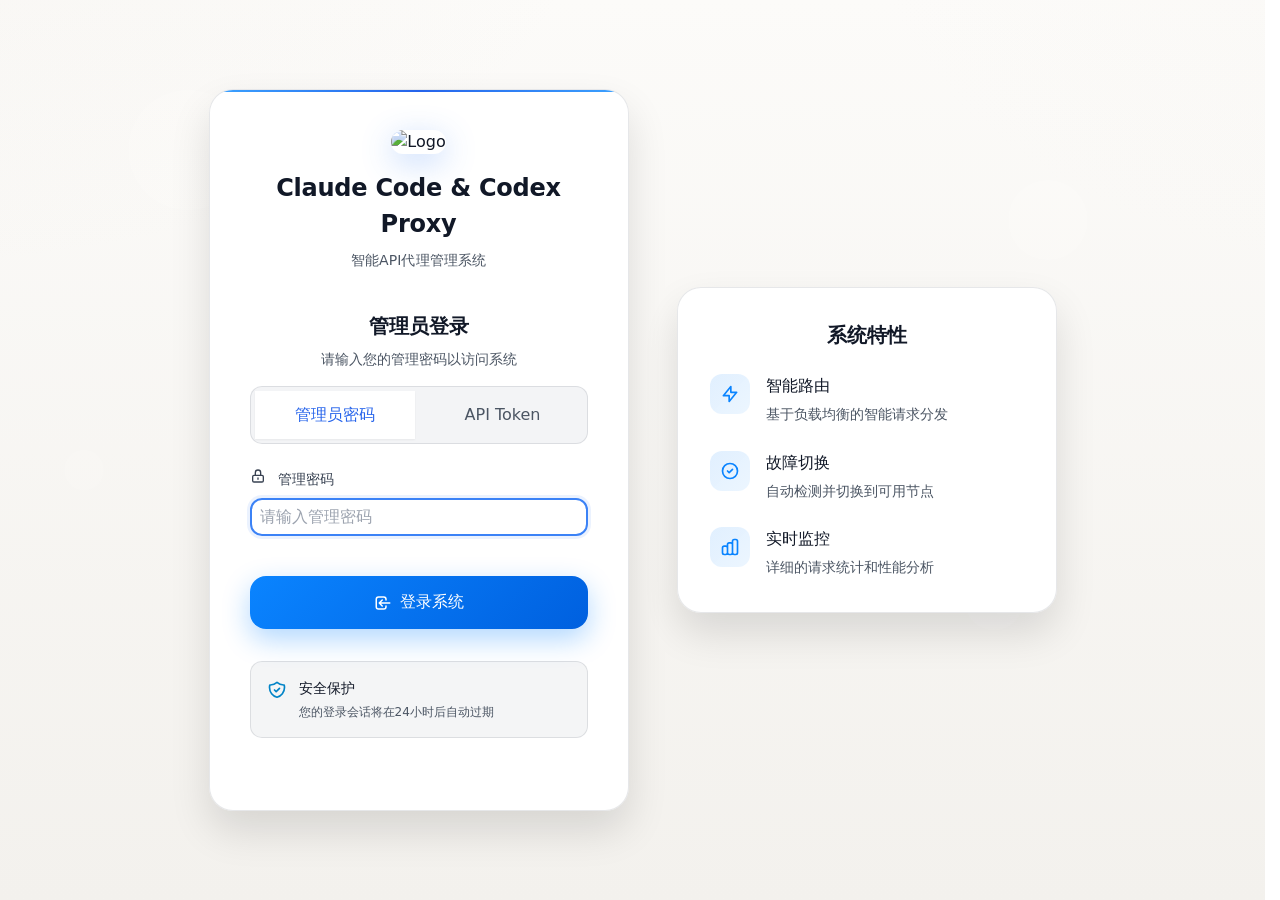
==== web/index.html @ b3ca2275 "Merge remote-tracking branch 'upstream/master' # Conflicts: #	.github/workflows/docker.yml #	README." ====
<!doctype html>
<html lang="zh-CN">
<head>
  <meta charset="utf-8" />
  <meta name="viewport" content="width=device-width, initial-scale=1" />
  <link rel="icon" type="image/svg+xml" href="/web/favicon.svg">
  <link rel="icon" type="image/x-icon" href="/web/favicon.ico">
  <link rel="apple-touch-icon" href="/web/apple-touch-icon.png">
  <link rel="manifest" href="/web/manifest.json">
  <meta name="theme-color" content="#3b82f6">
  <title data-i18n="index.title">Claude Code & Codex Proxy 代理服务</title>
  <script src="/web/assets/js/theme-init.js?v=__VERSION__"></script>
  <link rel="stylesheet" href="/web/assets/css/styles.css?v=__VERSION__">
  <script defer src="/web/assets/locales/zh-CN.js?v=__VERSION__"></script>
  <script defer src="/web/assets/locales/en.js?v=__VERSION__"></script>
  <script defer src="/web/assets/js/i18n.js?v=__VERSION__"></script>
  <script defer src="/web/assets/js/date-range-selector.js?v=__VERSION__"></script>
  <script defer src="/web/assets/js/web-auth.js?v=__VERSION__"></script>
  <script defer src="/web/assets/js/ui.js?v=__VERSION__"></script>
  <script defer src="/web/assets/js/index.js?v=__VERSION__"></script>
</head>
<body class="page-index">
  <div class="app-container">

    <!-- 主内容区域 -->
    <main class="main-content index-main-content">
      <div class="content-area">
        <!-- 页面标题 -->
        <header class="mb-6">
          <div class="hero-header animate-slide-up">
            <div class="hero-icon">
              <svg width="32" height="32" viewBox="0 0 24 24" fill="none" stroke="currentColor" stroke-width="2">
                <path d="M13 2L3 14h9l-1 8 10-12h-9l1-8z"/>
              </svg>
            </div>
            <div>
              <h1 class="hero-title" data-i18n="index.heroTitle">
                Claude Code & Codex API 代理服务
              </h1>
              <p class="hero-subtitle" data-i18n="index.heroSubtitle">
                智能路由 · 故障切换 · 统计分析
              </p>
            </div>
          </div>
        </header>

        <!-- 时间范围选择器 -->
        <section class="mb-4">
          <div class="time-range-container">
            <div id="index-time-range" class="time-range-selector"></div>
          </div>
        </section>

        <!-- 按渠道类型统计 -->
        <section class="mb-6">
          <div class="grid grid-cols-2 animate-slide-up animate-delay-1 gap-space-3">
            <!-- Claude Code -->
            <div class="channel-card" id="type-anthropic-card">
              <div class="channel-card-header">
                <div class="channel-card-title">
                  <div class="channel-icon channel-icon--anthropic">
                    <svg width="16" height="16" viewBox="0 0 24 24" fill="currentColor">
                      <path d="M12 2L2 22h20L12 2zm0 4.5L18.5 20h-13L12 6.5z"/>
                    </svg>
                  </div>
                  <span>Claude Code</span>
                </div>
                <div class="channel-cost">
                  <span class="cost-label" data-i18n="common.cost">成本</span>
                  <span class="cost-value" id="type-anthropic-cost">$0.00</span>
                </div>
              </div>
              <!-- 主要指标 -->
              <div class="channel-metrics">
                <div class="metric-item">
                  <div class="metric-value metric-total" id="type-anthropic-requests">0</div>
                  <div class="metric-label" data-i18n="index.metrics.totalRequests">总请求</div>
                </div>
                <div class="metric-item">
                  <div class="metric-value metric-success" id="type-anthropic-success">0</div>
                  <div class="metric-label" data-i18n="index.metrics.success">成功</div>
                </div>
                <div class="metric-item">
                  <div class="metric-value metric-error" id="type-anthropic-error">0</div>
                  <div class="metric-label" data-i18n="index.metrics.failed">失败</div>
                </div>
                <div class="metric-item">
                  <div class="metric-value metric-rate" id="type-anthropic-rate">0.0%</div>
                  <div class="metric-label" data-i18n="index.metrics.successRate">成功率</div>
                </div>
              </div>
              <!-- Token统计 -->
              <div class="token-stats">
                <div class="token-item">
                  <span class="token-label" data-i18n="common.input">输入</span>
                  <span class="token-value" id="type-anthropic-input">0</span>
                </div>
                <div class="token-item">
                  <span class="token-label" data-i18n="common.output">输出</span>
                  <span class="token-value" id="type-anthropic-output">0</span>
                </div>
                <div class="token-item">
                  <span class="token-label" data-i18n="common.cacheRead">缓存读</span>
                  <span class="token-value token-cache" id="type-anthropic-cache-read">0</span>
                </div>
                <div class="token-item">
                  <span class="token-label" data-i18n="common.cacheCreate">缓存创</span>
                  <span class="token-value token-cache" id="type-anthropic-cache-create">0</span>
                </div>
              </div>
            </div>

            <!-- Codex -->
            <div class="channel-card" id="type-codex-card">
              <div class="channel-card-header">
                <div class="channel-card-title">
                  <div class="channel-icon channel-icon--codex">
                    <svg width="16" height="16" viewBox="0 0 24 24" fill="currentColor">
                      <path d="M22.2819 9.8211a5.9847 5.9847 0 0 0-.5157-4.9108 6.0462 6.0462 0 0 0-6.5098-2.9A6.0651 6.0651 0 0 0 4.9807 4.1818a5.9847 5.9847 0 0 0-3.9977 2.9 6.0462 6.0462 0 0 0 .7427 7.0966 5.98 5.98 0 0 0 .511 4.9107 6.051 6.051 0 0 0 6.5146 2.9001A5.9847 5.9847 0 0 0 13.2599 24a6.0557 6.0557 0 0 0 5.7718-4.2058 5.9894 5.9894 0 0 0 3.9977-2.9001 6.0557 6.0557 0 0 0-.7475-7.0729zm-9.022 12.6081a4.4755 4.4755 0 0 1-2.8764-1.0408l.1419-.0804 4.7783-2.7582a.7948.7948 0 0 0 .3927-.6813v-6.7369l2.02 1.1686a.071.071 0 0 1 .038.052v5.5826a4.504 4.504 0 0 1-4.4945 4.4944zm-9.6607-4.1254a4.4708 4.4708 0 0 1-.5346-3.0137l.142.0852 4.783 2.7582a.7712.7712 0 0 0 .7806 0l5.8428-3.3685v2.3324a.0804.0804 0 0 1-.0332.0615L9.74 19.9502a4.4992 4.4992 0 0 1-6.1408-1.6464zM2.3408 7.8956a4.485 4.485 0 0 1 2.3655-1.9728V11.6a.7664.7664 0 0 0 .3879.6765l5.8144 3.3543-2.0201 1.1685a.0757.0757 0 0 1-.071 0l-4.8303-2.7865A4.504 4.504 0 0 1 2.3408 7.872zm16.5963 3.8558L13.1038 8.364 15.1192 7.2a.0757.0757 0 0 1 .071 0l4.8303 2.7913a4.4944 4.4944 0 0 1-.6765 8.1042v-5.6772a.79.79 0 0 0-.407-.667zm2.0107-3.0231l-.142-.0852-4.7735-2.7818a.7759.7759 0 0 0-.7854 0L9.409 9.2297V6.8974a.0662.0662 0 0 1 .0284-.0615l4.8303-2.7866a4.4992 4.4992 0 0 1 6.6802 4.66zM8.3065 12.863l-2.02-1.1638a.0804.0804 0 0 1-.038-.0567V6.0742a4.4992 4.4992 0 0 1 7.3757-3.4537l-.142.0805L8.704 5.459a.7948.7948 0 0 0-.3927.6813zm1.0976-2.3654l2.602-1.4998 2.6069 1.4998v2.9994l-2.5974 1.4997-2.6067-1.4997Z"/>
                    </svg>
                  </div>
                  <span>Codex</span>
                </div>
                <div class="channel-cost">
                  <span class="cost-label" data-i18n="common.cost">成本</span>
                  <span class="cost-value" id="type-codex-cost">$0.00</span>
                </div>
              </div>
              <!-- 主要指标 -->
              <div class="channel-metrics">
                <div class="metric-item">
                  <div class="metric-value metric-total" id="type-codex-requests">0</div>
                  <div class="metric-label" data-i18n="index.metrics.totalRequests">总请求</div>
                </div>
                <div class="metric-item">
                  <div class="metric-value metric-success" id="type-codex-success">0</div>
                  <div class="metric-label" data-i18n="index.metrics.success">成功</div>
                </div>
                <div class="metric-item">
                  <div class="metric-value metric-error" id="type-codex-error">0</div>
                  <div class="metric-label" data-i18n="index.metrics.failed">失败</div>
                </div>
                <div class="metric-item">
                  <div class="metric-value metric-rate" id="type-codex-rate">0.0%</div>
                  <div class="metric-label" data-i18n="index.metrics.successRate">成功率</div>
                </div>
              </div>
              <!-- Token统计 -->
              <div class="token-stats">
                <div class="token-item">
                  <span class="token-label" data-i18n="common.input">输入</span>
                  <span class="token-value" id="type-codex-input">0</span>
                </div>
                <div class="token-item">
                  <span class="token-label" data-i18n="common.output">输出</span>
                  <span class="token-value" id="type-codex-output">0</span>
                </div>
                <div class="token-item">
                  <span class="token-label" data-i18n="common.cacheRead">缓存读</span>
                  <span class="token-value token-cache" id="type-codex-cache-read">0</span>
                </div>
                <div class="token-item">
                  <span class="token-label" data-i18n="common.cacheCreate">缓存创</span>
                  <span class="token-value token-cache" id="type-codex-cache-create">0</span>
                </div>
              </div>
            </div>

            <!-- OpenAI -->
            <div class="channel-card" id="type-openai-card">
              <div class="channel-card-header">
                <div class="channel-card-title">
                  <div class="channel-icon channel-icon--openai">
                    <svg width="16" height="16" viewBox="0 0 24 24" fill="currentColor">
                      <path d="M22.2819 9.8211a5.9847 5.9847 0 0 0-.5157-4.9108 6.0462 6.0462 0 0 0-6.5098-2.9A6.0651 6.0651 0 0 0 4.9807 4.1818a5.9847 5.9847 0 0 0-3.9977 2.9 6.0462 6.0462 0 0 0 .7427 7.0966 5.98 5.98 0 0 0 .511 4.9107 6.051 6.051 0 0 0 6.5146 2.9001A5.9847 5.9847 0 0 0 13.2599 24a6.0557 6.0557 0 0 0 5.7718-4.2058 5.9894 5.9894 0 0 0 3.9977-2.9001 6.0557 6.0557 0 0 0-.7475-7.0729zm-9.022 12.6081a4.4755 4.4755 0 0 1-2.8764-1.0408l.1419-.0804 4.7783-2.7582a.7948.7948 0 0 0 .3927-.6813v-6.7369l2.02 1.1686a.071.071 0 0 1 .038.052v5.5826a4.504 4.504 0 0 1-4.4945 4.4944zm-9.6607-4.1254a4.4708 4.4708 0 0 1-.5346-3.0137l.142.0852 4.783 2.7582a.7712.7712 0 0 0 .7806 0l5.8428-3.3685v2.3324a.0804.0804 0 0 1-.0332.0615L9.74 19.9502a4.4992 4.4992 0 0 1-6.1408-1.6464zM2.3408 7.8956a4.485 4.485 0 0 1 2.3655-1.9728V11.6a.7664.7664 0 0 0 .3879.6765l5.8144 3.3543-2.0201 1.1685a.0757.0757 0 0 1-.071 0l-4.8303-2.7865A4.504 4.504 0 0 1 2.3408 7.872zm16.5963 3.8558L13.1038 8.364 15.1192 7.2a.0757.0757 0 0 1 .071 0l4.8303 2.7913a4.4944 4.4944 0 0 1-.6765 8.1042v-5.6772a.79.79 0 0 0-.407-.667zm2.0107-3.0231l-.142-.0852-4.7735-2.7818a.7759.7759 0 0 0-.7854 0L9.409 9.2297V6.8974a.0662.0662 0 0 1 .0284-.0615l4.8303-2.7866a4.4992 4.4992 0 0 1 6.6802 4.66zM8.3065 12.863l-2.02-1.1638a.0804.0804 0 0 1-.038-.0567V6.0742a4.4992 4.4992 0 0 1 7.3757-3.4537l-.142.0805L8.704 5.459a.7948.7948 0 0 0-.3927.6813zm1.0976-2.3654l2.602-1.4998 2.6069 1.4998v2.9994l-2.5974 1.4997-2.6067-1.4997Z"/>
                    </svg>
                  </div>
                  <span>OpenAI</span>
                </div>
                <div class="channel-cost">
                  <span class="cost-label" data-i18n="common.cost">成本</span>
                  <span class="cost-value" id="type-openai-cost">$0.00</span>
                </div>
              </div>
              <!-- 主要指标 -->
              <div class="channel-metrics">
                <div class="metric-item">
                  <div class="metric-value metric-total" id="type-openai-requests">0</div>
                  <div class="metric-label" data-i18n="index.metrics.totalRequests">总请求</div>
                </div>
                <div class="metric-item">
                  <div class="metric-value metric-success" id="type-openai-success">0</div>
                  <div class="metric-label" data-i18n="index.metrics.success">成功</div>
                </div>
                <div class="metric-item">
                  <div class="metric-value metric-error" id="type-openai-error">0</div>
                  <div class="metric-label" data-i18n="index.metrics.failed">失败</div>
                </div>
                <div class="metric-item">
                  <div class="metric-value metric-rate" id="type-openai-rate">0.0%</div>
                  <div class="metric-label" data-i18n="index.metrics.successRate">成功率</div>
                </div>
              </div>
              <!-- Token统计 -->
              <div class="token-stats">
                <div class="token-item">
                  <span class="token-label" data-i18n="common.input">输入</span>
                  <span class="token-value" id="type-openai-input">0</span>
                </div>
                <div class="token-item">
                  <span class="token-label" data-i18n="common.output">输出</span>
                  <span class="token-value" id="type-openai-output">0</span>
                </div>
                <div class="token-item">
                  <span class="token-label" data-i18n="common.cacheRead">缓存读</span>
                  <span class="token-value token-cache" id="type-openai-cache-read">0</span>
                </div>
              </div>
            </div>

            <!-- Gemini -->
            <div class="channel-card" id="type-gemini-card">
              <div class="channel-card-header">
                <div class="channel-card-title">
                  <div class="channel-icon channel-icon--gemini">
                    <svg width="16" height="16" viewBox="0 0 24 24" fill="currentColor">
                      <path d="M12 2L2 7v10l10 5 10-5V7L12 2zm0 2.18L19.82 8 12 11.82 4.18 8 12 4.18zM4 9.48l7 3.5v7.84l-7-3.5V9.48zm16 0v7.84l-7 3.5v-7.84l7-3.5z"/>
                    </svg>
                  </div>
                  <span>Google Gemini</span>
                </div>
                <div class="channel-cost">
                  <span class="cost-label" data-i18n="common.cost">成本</span>
                  <span class="cost-value" id="type-gemini-cost">$0.00</span>
                </div>
              </div>
              <!-- 主要指标 -->
              <div class="channel-metrics">
                <div class="metric-item">
                  <div class="metric-value metric-total" id="type-gemini-requests">0</div>
                  <div class="metric-label" data-i18n="index.metrics.totalRequests">总请求</div>
                </div>
                <div class="metric-item">
                  <div class="metric-value metric-success" id="type-gemini-success">0</div>
                  <div class="metric-label" data-i18n="index.metrics.success">成功</div>
                </div>
                <div class="metric-item">
                  <div class="metric-value metric-error" id="type-gemini-error">0</div>
                  <div class="metric-label" data-i18n="index.metrics.failed">失败</div>
                </div>
                <div class="metric-item">
                  <div class="metric-value metric-rate" id="type-gemini-rate">0.0%</div>
                  <div class="metric-label" data-i18n="index.metrics.successRate">成功率</div>
                </div>
              </div>
              <!-- Token统计 -->
              <div class="token-stats">
                <div class="token-item">
                  <span class="token-label" data-i18n="common.input">输入</span>
                  <span class="token-value" id="type-gemini-input">0</span>
                </div>
                <div class="token-item">
                  <span class="token-label" data-i18n="common.output">输出</span>
                  <span class="token-value" id="type-gemini-output">0</span>
                </div>
                <div class="token-item">
                  <span class="token-label" data-i18n="common.cacheRead">缓存读</span>
                  <span class="token-value token-cache" id="type-gemini-cache-read">0</span>
                </div>
              </div>
            </div>
          </div>
        </section>
        <!-- 实时状态栏 - 总览 -->
        <section class="mb-6">
          <div class="flex index-summary-grid animate-slide-up animate-delay-2 gap-space-3 flex-nowrap">
            <div class="summary-card summary-card-success">
              <div class="summary-icon">
                <svg width="24" height="24" viewBox="0 0 24 24" fill="none" stroke="currentColor" stroke-width="2">
                  <path d="M20 6L9 17l-5-5"/>
                </svg>
              </div>
              <div class="summary-content">
                <div class="summary-value"><span class="metric-success" id="success-requests">--</span>/<span class="metric-error" id="error-requests">--</span> <span class="summary-value-note">(<span id="success-rate">--</span>)</span></div>
                <div class="summary-label" data-i18n="index.metrics.successFailed">成功/失败 (成功率)</div>
              </div>
            </div>
            <div class="summary-card summary-card-primary" title="每分钟请求数">
              <div class="summary-icon">
                <svg width="24" height="24" viewBox="0 0 24 24" fill="none" stroke="currentColor" stroke-width="2">
                  <circle cx="12" cy="12" r="10"/>
                  <path d="M12 6v6l4 2"/>
                </svg>
              </div>
              <div class="summary-content">
                <div class="summary-value" id="total-rpm">--</div>
                <div class="summary-label" data-i18n="index.metrics.rpm">RPM(峰值 平均 最近)</div>
              </div>
            </div>
          </div>
        </section>

        <!-- API 接口 -->
        <section class="mb-8">
          <div class="glass-card animate-slide-up animate-delay-3">
            <h3 class="text-xl font-semibold mb-6">
              <svg class="inline-block w-5 h-5 mr-2" fill="none" stroke="currentColor" viewBox="0 0 24 24">
                <path stroke-linecap="round" stroke-linejoin="round" stroke-width="2" d="M8 9l3 3-3 3m5 0h3M5 20h14a2 2 0 002-2V6a2 2 0 00-2-2H5a2 2 0 00-2-2v16z"/>
              </svg>
              <span data-i18n="index.apiSection">API 接口</span>
            </h3>
            <div class="index-api-list">
              <div class="index-api-entry">
                <div class="index-api-method index-api-method--post">POST</div>
                <div class="index-api-path">/v1/messages</div>
                <div class="index-api-desc" data-i18n="index.apiClaudeDesc">Claude API 透明代理</div>
              </div>
              <div class="index-api-entry">
                <div class="index-api-method index-api-method--post">POST</div>
                <div class="index-api-path">/v1/responses</div>
                <div class="index-api-desc" data-i18n="index.apiCodexDesc">Codex API 透明代理</div>
              </div>
              <div class="index-api-entry">
                <div class="index-api-method index-api-method--post">POST</div>
                <div class="index-api-path">/v1beta</div>
                <div class="index-api-desc" data-i18n="index.apiGeminiDesc">Gemini 透明代理</div>
              </div>
              <div class="index-api-entry">
                <div class="index-api-method index-api-method--get">GET</div>
                <div class="index-api-path">/public/summary</div>
                <div class="index-api-desc" data-i18n="index.apiSummaryDesc">公开统计数据</div>
              </div>
            </div>
            <div class="index-api-tip">
              <div class="index-api-tip-title" data-i18n="common.info">提示</div>
              <div class="index-api-tip-body" data-i18n="index.apiTip">
                管理功能需要登录访问，代理服务公开使用
              </div>
            </div>
          </div>
        </section>

      </div>
    </main>
  </div>

</body>
</html>
---- web/assets/css/styles.css ----
/* 现代化UI界面样式系统 - ccLoad代理管理界面 */

/* ===== CSS 变量和设计令牌 ===== */
:root {
  color-scheme: light;

  /* 品牌色彩系统 */
  --primary-50: #f0f7ff;
  --primary-100: #e0efff;
  --primary-200: #b8dcff;
  --primary-300: #7cc3ff;
  --primary-400: #3ca3ff;
  --primary-500: #3b82f6;
  --primary-600: #2563eb;
  --primary-700: #1d4ed8;
  --primary-800: #1e40af;
  --primary-900: #1e3a8a;

  /* 中性色彩 */
  --neutral-50: #f9fafb;
  --neutral-100: #f3f4f6;
  --neutral-200: #e5e7eb;
  --neutral-300: #d1d5db;
  --neutral-400: #9ca3af;
  --neutral-500: #6b7280;
  --neutral-600: #4b5563;
  --neutral-700: #374151;
  --neutral-800: #1f2937;
  --neutral-900: #111827;

  /* 下拉控件（自定义）配色：随系统浅/深色主题 */
  --filter-dropdown-bg: #ffffff;
  --filter-dropdown-border: var(--neutral-200);
  --filter-dropdown-item-fg: var(--neutral-900);
  --filter-dropdown-item-hover-bg: var(--neutral-50);
  --filter-dropdown-item-active-bg: var(--neutral-100);
  --filter-dropdown-item-highlight-bg: var(--primary-500);
  --filter-dropdown-item-highlight-fg: #fff;

  /* 主题语义色：亮色为基准，暗色只覆盖这一层 */
  --page-bg:
    radial-gradient(1200px 600px at -10% -10%, rgba(213, 205, 194, 0.10), transparent 60%),
    radial-gradient(900px 600px at 110% -10%, rgba(241, 238, 233, 0.16), transparent 60%),
    linear-gradient(180deg, #fcfbf9 0%, #f3f1ed 100%);
  --surface-bg: rgba(255, 255, 255, 0.96);
  --surface-bg-strong: rgba(255, 255, 255, 0.98);
  --surface-bg-muted: rgba(243, 244, 246, 0.9);
  --surface-gradient: linear-gradient(135deg, rgba(255, 255, 255, 0.98), rgba(255, 255, 255, 0.95));
  --surface-border: rgba(17, 24, 39, 0.10);
  --surface-border-strong: rgba(17, 24, 39, 0.16);
  --surface-hover: rgba(17, 24, 39, 0.06);
  --surface-active: rgba(17, 24, 39, 0.10);
  --field-bg: rgba(255, 255, 255, 0.92);
  --field-bg-focus: #ffffff;
  --table-bg: rgba(255, 255, 255, 0.92);
  --table-row-hover: rgba(17, 24, 39, 0.03);
  --body-fg: var(--neutral-800);
  --muted-fg: var(--neutral-600);
  --color-text: var(--neutral-900);
  --color-text-secondary: var(--neutral-600);
  --color-border: var(--surface-border);
  --color-bg-secondary: var(--surface-bg-muted);

  /* 功能色彩 */
  --success-50: #ecfdf5;
  --success-400: #34d399;
  --success-500: #10b981;
  --success-600: #059669;
  --warning-50: #fffbeb;
  --warning-400: #fbbf24;
  --warning-500: #f59e0b;
  --warning-600: #d97706;
  --error-50: #fef2f2;
  --error-400: #f87171;
  --error-500: #ef4444;
  --error-600: #dc2626;
  --info-50: #f0f9ff;
  --info-500: #06b6d4;
  --info-600: #0891b2;

  /* 玻璃态效果 */
  --glass-bg: rgba(255, 255, 255, 0.98);
  --glass-border: rgba(17, 24, 39, 0.10);
  --glass-shadow: 0 8px 32px rgba(0, 0, 0, 0.1);
  --glass-shadow-hover: 0 12px 40px rgba(0, 0, 0, 0.15);

  /* 新拟态效果 */
  --neumorphism-light: #ffffff;
  --neumorphism-dark: #d1d5db;
  --neumorphism-shadow-1: 8px 8px 16px var(--neumorphism-dark);
  --neumorphism-shadow-2: -8px -8px 16px var(--neumorphism-light);

  /* 字体系统 */
  --font-family-sans: ui-sans-serif, system-ui, -apple-system, BlinkMacSystemFont, 'Segoe UI', sans-serif;
  --font-family-mono: ui-monospace, 'SF Mono', 'Cascadia Code', 'Roboto Mono', Consolas, monospace;

  --text-xs: 0.75rem;
  /* 12px */
  --text-sm: 0.875rem;
  /* 14px */
  --text-base: 1rem;
  /* 16px */
  --text-lg: 1.125rem;
  /* 18px */
  --text-xl: 1.25rem;
  /* 20px */
  --text-2xl: 1.5rem;
  /* 24px */
  --text-3xl: 1.875rem;
  /* 30px */
  --text-4xl: 2.25rem;
  /* 36px */

  --leading-tight: 1.25;
  --leading-normal: 1.5;
  --leading-relaxed: 1.75;

  --font-normal: 400;
  --font-medium: 500;
  --font-semibold: 600;
  --font-bold: 700;

  /* 间距系统 */
  --space-1: 0.25rem;
  /* 4px */
  --space-2: 0.5rem;
  /* 8px */
  --space-3: 0.75rem;
  /* 12px */
  --space-4: 1rem;
  /* 16px */
  --space-5: 1.25rem;
  /* 20px */
  --space-6: 1.5rem;
  /* 24px */
  --space-8: 2rem;
  /* 32px */
  --space-10: 2.5rem;
  /* 40px */
  --space-12: 3rem;
  /* 48px */
  --space-16: 4rem;
  /* 64px */
  --space-20: 5rem;
  /* 80px */

  /* 圆角系统 */
  --radius-sm: 0.375rem;
  /* 6px */
  --radius-base: 0.5rem;
  /* 8px */
  --radius-lg: 0.75rem;
  /* 12px */
  --radius-xl: 1rem;
  /* 16px */
  --radius-2xl: 1.5rem;
  /* 24px */
  --radius-full: 9999px;

  /* 阴影系统 */
  --shadow-sm: 0 1px 2px rgba(0, 0, 0, 0.05);
  --shadow-base: 0 1px 3px rgba(0, 0, 0, 0.1), 0 1px 2px rgba(0, 0, 0, 0.06);
  --shadow-md: 0 4px 6px rgba(0, 0, 0, 0.07), 0 2px 4px rgba(0, 0, 0, 0.06);
  --shadow-lg: 0 10px 15px rgba(0, 0, 0, 0.1), 0 4px 6px rgba(0, 0, 0, 0.05);
  --shadow-xl: 0 20px 25px rgba(0, 0, 0, 0.1), 0 10px 10px rgba(0, 0, 0, 0.04);

  /* 动画时间 */
  --duration-fast: 0.15s;
  --duration-normal: 0.3s;
  --duration-slow: 0.5s;
  --timing-function: cubic-bezier(0.4, 0, 0.2, 1);

  /* 布局 */
  --topbar-height: 64px;
  --topbar-offset: var(--topbar-height);
  --container-max-width: 100%;

  /* Topbar 前景色（提高对比度） */
  --topbar-fg: var(--neutral-900);
  --topbar-fg-muted: var(--neutral-700);
}

html[data-theme="light"] {
  color-scheme: light;
}

html[data-theme="dark"] {
  color-scheme: dark;
  --neutral-50: #111827;
  --neutral-100: #1f2937;
  --neutral-200: #374151;
  --neutral-300: #4b5563;
  --neutral-400: #6b7280;
  --neutral-500: #9ca3af;
  --neutral-600: #d1d5db;
  --neutral-700: #e5e7eb;
  --neutral-800: #f3f4f6;
  --neutral-900: #f9fafb;
  --page-bg:
    radial-gradient(900px 520px at 8% -8%, rgba(59, 130, 246, 0.16), transparent 58%),
    radial-gradient(780px 460px at 88% 0%, rgba(16, 185, 129, 0.10), transparent 58%),
    linear-gradient(180deg, #0b1120 0%, #111827 100%);
  --surface-bg: rgba(17, 24, 39, 0.86);
  --surface-bg-strong: rgba(17, 24, 39, 0.94);
  --surface-bg-muted: rgba(31, 41, 55, 0.78);
  --surface-gradient: linear-gradient(135deg, rgba(31, 41, 55, 0.94), rgba(17, 24, 39, 0.92));
  --surface-border: rgba(255, 255, 255, 0.12);
  --surface-border-strong: rgba(255, 255, 255, 0.18);
  --surface-hover: rgba(255, 255, 255, 0.08);
  --surface-active: rgba(255, 255, 255, 0.12);
  --field-bg: rgba(15, 23, 42, 0.88);
  --field-bg-focus: rgba(15, 23, 42, 0.96);
  --table-bg: rgba(17, 24, 39, 0.88);
  --table-row-hover: rgba(255, 255, 255, 0.05);
  --body-fg: var(--neutral-800);
  --muted-fg: var(--neutral-600);
  --glass-bg: rgba(17, 24, 39, 0.92);
  --glass-border: rgba(255, 255, 255, 0.12);
  --glass-shadow: 0 8px 32px rgba(0, 0, 0, 0.34);
  --glass-shadow-hover: 0 12px 40px rgba(0, 0, 0, 0.45);
  --filter-dropdown-bg: rgb(17, 24, 39);
  --filter-dropdown-border: rgba(255, 255, 255, 0.14);
  --filter-dropdown-item-fg: var(--neutral-900);
  --filter-dropdown-item-hover-bg: rgba(255, 255, 255, 0.08);
  --filter-dropdown-item-active-bg: rgba(255, 255, 255, 0.12);
  --topbar-fg: var(--neutral-900);
  --topbar-fg-muted: var(--neutral-600);
}

@media (prefers-color-scheme: dark) {
  html[data-theme="system"] {
    color-scheme: dark;
    --neutral-50: #111827;
    --neutral-100: #1f2937;
    --neutral-200: #374151;
    --neutral-300: #4b5563;
    --neutral-400: #6b7280;
    --neutral-500: #9ca3af;
    --neutral-600: #d1d5db;
    --neutral-700: #e5e7eb;
    --neutral-800: #f3f4f6;
    --neutral-900: #f9fafb;
    --page-bg:
      radial-gradient(900px 520px at 8% -8%, rgba(59, 130, 246, 0.16), transparent 58%),
      radial-gradient(780px 460px at 88% 0%, rgba(16, 185, 129, 0.10), transparent 58%),
      linear-gradient(180deg, #0b1120 0%, #111827 100%);
    --surface-bg: rgba(17, 24, 39, 0.86);
    --surface-bg-strong: rgba(17, 24, 39, 0.94);
    --surface-bg-muted: rgba(31, 41, 55, 0.78);
    --surface-gradient: linear-gradient(135deg, rgba(31, 41, 55, 0.94), rgba(17, 24, 39, 0.92));
    --surface-border: rgba(255, 255, 255, 0.12);
    --surface-border-strong: rgba(255, 255, 255, 0.18);
    --surface-hover: rgba(255, 255, 255, 0.08);
    --surface-active: rgba(255, 255, 255, 0.12);
    --field-bg: rgba(15, 23, 42, 0.88);
    --field-bg-focus: rgba(15, 23, 42, 0.96);
    --table-bg: rgba(17, 24, 39, 0.88);
    --table-row-hover: rgba(255, 255, 255, 0.05);
    --body-fg: var(--neutral-800);
    --muted-fg: var(--neutral-600);
    --glass-bg: rgba(17, 24, 39, 0.92);
    --glass-border: rgba(255, 255, 255, 0.12);
    --glass-shadow: 0 8px 32px rgba(0, 0, 0, 0.34);
    --glass-shadow-hover: 0 12px 40px rgba(0, 0, 0, 0.45);
    --filter-dropdown-bg: rgb(17, 24, 39);
    --filter-dropdown-border: rgba(255, 255, 255, 0.14);
    --filter-dropdown-item-fg: var(--neutral-900);
    --filter-dropdown-item-hover-bg: rgba(255, 255, 255, 0.08);
    --filter-dropdown-item-active-bg: rgba(255, 255, 255, 0.12);
    --topbar-fg: var(--neutral-900);
    --topbar-fg-muted: var(--neutral-600);
  }
}

@media (forced-colors: active) {
  :root {
    --filter-dropdown-bg: Canvas;
    --filter-dropdown-border: CanvasText;
    --filter-dropdown-item-fg: CanvasText;
    --filter-dropdown-item-hover-bg: Highlight;
    --filter-dropdown-item-active-bg: Highlight;
    --filter-dropdown-item-highlight-bg: Highlight;
    --filter-dropdown-item-highlight-fg: HighlightText;
  }
}


/* ===== 基础重置和全局样式 ===== */
* {
  box-sizing: border-box;
  margin: 0;
  padding: 0;
}

*:focus-visible {
  outline: 2px solid var(--primary-500);
  outline-offset: 2px;
}

/* 自定义 checkbox/radio 样式，修复 Edge 暗色模式下原生控件显示为黑色 */
input[type="checkbox"],
input[type="radio"] {
  -webkit-appearance: none;
  appearance: none;
  width: 16px;
  height: 16px;
  margin: 0;
  border: 1.5px solid var(--neutral-300);
  background: var(--white, #fff) no-repeat center;
  background-size: 10px;
  cursor: pointer;
  vertical-align: middle;
  flex-shrink: 0;
  transition: all var(--duration-fast, 0.15s);
}

input[type="checkbox"] {
  border-radius: 4px;
}

input[type="radio"] {
  border-radius: 50%;
}

input[type="checkbox"]:hover,
input[type="radio"]:hover {
  border-color: var(--primary-400);
}

input[type="checkbox"]:checked {
  background: var(--primary-500) url("data:image/svg+xml,%3Csvg xmlns='http://www.w3.org/2000/svg' viewBox='0 0 10 8'%3E%3Cpath d='M1 4l2.5 2.5L9 1' fill='none' stroke='%23fff' stroke-width='1.8' stroke-linecap='round' stroke-linejoin='round'/%3E%3C/svg%3E") no-repeat center;
  background-size: 10px;
  border-color: var(--primary-500);
}

input[type="checkbox"]:indeterminate {
  background: var(--primary-500) url("data:image/svg+xml,%3Csvg xmlns='http://www.w3.org/2000/svg' viewBox='0 0 10 2'%3E%3Cpath d='M1 1h8' fill='none' stroke='%23fff' stroke-width='1.8' stroke-linecap='round'/%3E%3C/svg%3E") no-repeat center;
  background-size: 10px;
  border-color: var(--primary-500);
}

input[type="radio"]:checked {
  background: var(--primary-500) url("data:image/svg+xml,%3Csvg xmlns='http://www.w3.org/2000/svg' viewBox='0 0 10 10'%3E%3Ccircle cx='5' cy='5' r='3' fill='%23fff'/%3E%3C/svg%3E") no-repeat center;
  background-size: 10px;
  border-color: var(--primary-500);
}

input[type="checkbox"]:focus-visible,
input[type="radio"]:focus-visible {
  outline: 2px solid var(--primary-500);
  outline-offset: 2px;
}

html {
  scroll-behavior: smooth;
  font-size: 16px;
  /* 保留垂直滚动条空间，避免页面内容增减导致视口宽度跳变（解决跨页面/跨模式切换横向晃动） */
  scrollbar-gutter: stable;
}

body {
  font-family: var(--font-family-sans);
  font-size: var(--text-base);
  line-height: var(--leading-normal);
  color: var(--body-fg);
  background: var(--page-bg);
  min-height: 100vh;
  overflow-x: hidden;
}

/* 选择文本颜色 */
::selection {
  background-color: var(--primary-200);
  color: var(--primary-800);
}

/* ===== 动画和关键帧 ===== */
@keyframes slideInUp {
  from {
    opacity: 0;
    transform: translateY(30px);
  }

  to {
    opacity: 1;
    transform: translateY(0);
  }
}

@keyframes slideInRight {
  from {
    opacity: 0;
    transform: translateX(-30px);
  }

  to {
    opacity: 1;
    transform: translateX(0);
  }
}

@keyframes fadeIn {
  from {
    opacity: 0;
  }

  to {
    opacity: 1;
  }
}

@keyframes pulse {

  0%,
  100% {
    opacity: 1;
  }

  50% {
    opacity: 0.7;
  }
}

@keyframes float {

  0%,
  100% {
    transform: translateY(0px);
  }

  50% {
    transform: translateY(-10px);
  }
}

/* 动画类 */
.animate-slide-up {
  animation: slideInUp 0.6s var(--timing-function);
}

.animate-slide-right {
  animation: slideInRight 0.6s var(--timing-function);
}

.animate-fade-in {
  animation: fadeIn 0.4s ease-out;
}

.animate-pulse {
  animation: none;
}

.animate-float {
  animation: none;
}

/* ===== 布局组件 ===== */
.app-container {
  display: flex;
  min-height: 100vh;
  position: relative;
}

.main-content {
  flex: 1;
  margin-left: 0;
  min-width: 0;
  min-height: 100vh;
  padding: var(--space-3);
  transition: margin-left var(--duration-normal) var(--timing-function);
}

.content-area {
  max-width: var(--container-max-width);
  width: 100%;
  min-width: 0;
  margin: 0 auto;
}

/* ===== 顶部导航（Topbar） ===== */
.top-layout .main-content {
  margin-left: 0 !important;
  padding-top: var(--topbar-offset);
}

.top-layout .main-content.index-main-content {
  padding-top: calc(var(--topbar-offset) + 10px);
}

.topbar {
  position: fixed;
  top: 0;
  left: 0;
  right: 0;
  height: var(--topbar-height);
  display: flex;
  align-items: center;
  justify-content: space-between;
  padding: 0 var(--space-6);
  background: var(--glass-bg);
  border-bottom: 1px solid var(--glass-border);
  z-index: 300;
}

.topbar-left {
  display: flex;
  align-items: center;
  gap: var(--space-4);
  min-width: 0;
}

.brand {
  display: flex;
  align-items: center;
  gap: var(--space-3);
  text-decoration: none;
}

.brand:hover {
  opacity: 0.8;
}

.brand-icon {
  width: 36px;
  height: 36px;
  border-radius: var(--radius-lg);
  box-shadow: 0 4px 16px rgba(99, 102, 241, 0.35);
}

/* 活动请求指示器：脉冲呼吸 + 角标 */
.brand-icon-wrap {
  position: relative;
  display: inline-flex;
  align-items: center;
  justify-content: center;
  flex: none;
}

.brand-icon-wrap.is-active .brand-icon {
  animation: brand-pulse 1.2s ease-in-out infinite;
}

.brand-badge {
  position: absolute;
  top: -7px;
  right: -9px;
  min-width: 18px;
  height: 18px;
  padding: 0 5px;
  border-radius: 9px;
  background: linear-gradient(135deg, #fb923c, #f97316);
  color: #fff;
  font-size: 11px;
  font-weight: 700;
  line-height: 1;
  display: none;
  align-items: center;
  justify-content: center;
  border: 2px solid #fff;
  box-shadow: 0 1px 4px rgba(0, 0, 0, 0.3);
}

.brand-icon-wrap.is-active .brand-badge {
  display: flex;
}

@keyframes brand-pulse {
  0%, 100% {
    transform: scale(1);
    box-shadow: 0 4px 16px rgba(59, 130, 246, 0.35);
  }
  50% {
    transform: scale(1.18);
    box-shadow: 0 6px 22px rgba(59, 130, 246, 0.75);
  }
}

@media (prefers-reduced-motion: reduce) {
  .brand-icon-wrap.is-active .brand-icon {
    animation: none;
  }
}

.brand-text {
  color: var(--topbar-fg);
  font-weight: var(--font-semibold);
  letter-spacing: .2px;
}

.topnav {
  display: flex;
  align-items: center;
  gap: var(--space-2);
  flex: 1;
  min-width: 0;
  justify-content: center;
}

.topnav-link {
  display: inline-flex;
  align-items: center;
  gap: .5rem;
  padding: .5rem .75rem;
  border-radius: var(--radius-lg);
  color: var(--topbar-fg);
  text-decoration: none;
  font-size: var(--text-base);
  font-weight: var(--font-semibold);
  white-space: nowrap;
  transition: background var(--duration-fast) var(--timing-function), color var(--duration-fast);
}

.topnav-link:hover {
  background: var(--surface-hover);
  color: var(--topbar-fg);
}

.topnav-link.active {
  background: var(--surface-active);
  color: var(--topbar-fg);
  border: 1px solid var(--surface-border);
}

.topbar-right {
  display: flex;
  align-items: center;
  gap: var(--space-3);
  flex: 0 0 auto;
}

/* 版本+GitHub组 */
.version-group {
  display: flex;
  align-items: center;
  gap: 2px;
}

/* 版本徽章 - 轻量纯文本样式 */
.version-badge {
  display: inline-flex;
  align-items: center;
  padding: 4px 6px;
  cursor: pointer;
  font-size: 12px;
  font-family: monospace;
  color: var(--neutral-500);
  margin-right: 0;
  position: relative;
  transition: color 0.2s;
  text-decoration: none;
}

.version-badge:hover {
  color: var(--neutral-700);
}

/* 有新版本时显示小圆点 */
.version-badge.has-update::after {
  content: '';
  position: absolute;
  top: 2px;
  right: 0;
  width: 6px;
  height: 6px;
  background: var(--success-500);
  border-radius: 50%;
}

/* GitHub链接 */
.github-link {
  display: inline-flex;
  align-items: center;
  justify-content: center;
  width: 32px;
  height: 32px;
  border-radius: var(--radius-md);
  color: var(--neutral-500);
  transition: color 0.2s, background 0.2s;
}

.github-link:hover {
  background: var(--surface-hover);
  color: var(--neutral-900);
}

.theme-switcher {
  position: relative;
  display: inline-flex;
}

.theme-trigger {
  display: inline-flex;
  align-items: center;
  justify-content: center;
  gap: 6px;
  min-width: 36px;
  height: 32px;
  padding: 0 9px;
  border: 1px solid var(--surface-border);
  border-radius: var(--radius-base);
  background: var(--surface-bg);
  color: var(--topbar-fg);
  font: inherit;
  font-size: var(--text-xs);
  font-weight: var(--font-medium);
  cursor: pointer;
}

.theme-trigger:hover,
.theme-switcher.open .theme-trigger {
  background: var(--surface-hover);
}

.theme-trigger svg,
.theme-option svg {
  width: 16px;
  height: 16px;
  flex: none;
}

.theme-menu {
  position: absolute;
  top: calc(100% + 8px);
  right: 0;
  min-width: 132px;
  padding: 6px;
  border: 1px solid var(--surface-border);
  border-radius: var(--radius-lg);
  background: var(--surface-bg-strong);
  box-shadow: var(--shadow-lg);
  display: none;
  z-index: 420;
}

.theme-switcher.open .theme-menu {
  display: grid;
  gap: 2px;
}

.theme-option {
  display: flex;
  align-items: center;
  gap: 8px;
  width: 100%;
  padding: 8px 10px;
  border: 0;
  border-radius: var(--radius-base);
  background: transparent;
  color: var(--neutral-700);
  font: inherit;
  font-size: var(--text-sm);
  text-align: left;
  cursor: pointer;
}

.theme-option:hover {
  background: var(--surface-hover);
  color: var(--neutral-900);
}

.theme-option[aria-pressed="true"] {
  background: var(--surface-active);
  color: var(--primary-600);
  font-weight: var(--font-semibold);
}

/* 顶部背景（静态渐变，无动画） */
.bg-anim {
  position: fixed;
  inset: 0;
  z-index: 0;
  pointer-events: none;
  background:
    radial-gradient(550px 300px at 20% 10%, rgba(59, 130, 246, 0.14), transparent 60%),
    radial-gradient(650px 320px at 80% 5%, rgba(236, 72, 153, 0.12), transparent 60%),
    radial-gradient(420px 260px at 70% 60%, rgba(16, 185, 129, 0.10), transparent 60%);
}

/* ===== 卡片组件 ===== */
.glass-card {
  background: var(--glass-bg);
  border: 1px solid var(--glass-border);
  border-radius: var(--radius-xl);
  /* box-shadow: var(--glass-shadow); */
  padding: var(--space-3);
  transition: all var(--duration-normal) var(--timing-function);
  position: relative;
  overflow: hidden;
  min-width: 0;
}

.glass-card::before {
  content: '';
  position: absolute;
  top: 0;
  left: 0;
  right: 0;
  height: 1px;
  background: linear-gradient(90deg, transparent, var(--surface-border-strong), transparent);
  opacity: 0;
  transition: opacity var(--duration-normal);
}

.glass-card:hover {
  transform: none;
  box-shadow: var(--glass-shadow-hover);
  border-color: var(--surface-border-strong);
}

.glass-card:hover::before {
  opacity: 1;
}

/* ===== 英雄标题 ===== */
.hero-header {
  background: var(--surface-gradient);
  border: 1px solid var(--surface-border);
  border-radius: var(--radius-2xl);
  padding: var(--space-6);
  box-shadow: 0 8px 32px rgba(0, 0, 0, 0.08), 0 2px 8px rgba(0, 0, 0, 0.04);
  display: flex;
  align-items: center;
  gap: var(--space-4);
  position: relative;
  overflow: hidden;
}

.hero-header > div:last-child {
  flex: 1 1 auto;
  min-width: 0;
}


.hero-icon {
  width: 56px;
  height: 56px;
  background: linear-gradient(135deg, #6366f1, #8b5cf6);
  border-radius: var(--radius-xl);
  display: flex;
  align-items: center;
  justify-content: center;
  color: white;
  box-shadow: 0 8px 24px rgba(99, 102, 241, 0.3);
  flex-shrink: 0;
}

.hero-title {
  font-size: var(--text-3xl);
  font-weight: var(--font-bold);
  color: var(--neutral-900);
  margin: 0;
  letter-spacing: -0.02em;
  line-height: 1.2;
  overflow-wrap: anywhere;
}

.hero-subtitle {
  font-size: var(--text-base);
  color: var(--neutral-600);
  margin: var(--space-1) 0 0 0;
  font-weight: var(--font-medium);
}

/* ===== 渠道卡片 ===== */
.channel-card {
  background: var(--surface-gradient);
  border: 1px solid var(--surface-border);
  border-radius: var(--radius-xl);
  padding: var(--space-5);
  box-shadow: 0 4px 16px rgba(0, 0, 0, 0.06), 0 1px 4px rgba(0, 0, 0, 0.04);
  transition: all var(--duration-normal) var(--timing-function);
  position: relative;
  overflow: hidden;
}

.channel-card:hover {
  transform: none;
  box-shadow: 0 8px 24px rgba(0, 0, 0, 0.1), 0 2px 8px rgba(0, 0, 0, 0.06);
  border-color: var(--surface-border-strong);
}

.channel-card-header {
  display: flex;
  align-items: center;
  justify-content: space-between;
  margin-bottom: var(--space-4);
  padding-bottom: var(--space-3);
  border-bottom: 2px solid var(--surface-border);
}

.channel-card-title {
  display: flex;
  align-items: center;
  gap: var(--space-2);
  font-size: var(--text-lg);
  font-weight: var(--font-semibold);
  color: var(--neutral-800);
}

.channel-icon {
  width: 32px;
  height: 32px;
  border-radius: var(--radius-lg);
  display: flex;
  align-items: center;
  justify-content: center;
  color: white;
  box-shadow: 0 4px 12px rgba(0, 0, 0, 0.15);
  flex-shrink: 0;
}

.channel-icon--anthropic {
  background: linear-gradient(135deg, #cc9b7a, #d4a574);
}

.channel-icon--codex,
.channel-icon--openai {
  background: linear-gradient(135deg, #10a37f, #0d8a6a);
}

.channel-icon--gemini {
  background: linear-gradient(135deg, #4285f4, #1a73e8);
}

.channel-cost {
  text-align: right;
}

.cost-label {
  display: block;
  font-size: var(--text-xs);
  color: var(--neutral-500);
  margin-bottom: 2px;
  font-weight: var(--font-medium);
}

.cost-value {
  display: block;
  font-size: var(--text-xl);
  font-weight: var(--font-bold);
  color: var(--warning-600);
  font-family: var(--font-family-mono);
}

.channel-metrics {
  display: grid;
  grid-template-columns: repeat(4, 1fr);
  gap: var(--space-3);
  margin-bottom: var(--space-4);
}

.metric-item {
  text-align: center;
}

.metric-value {
  font-size: var(--text-2xl);
  font-weight: var(--font-bold);
  line-height: 1.2;
  margin-bottom: var(--space-1);
}

.metric-label {
  font-size: var(--text-xs);
  color: var(--neutral-600);
  font-weight: var(--font-medium);
}

.token-stats {
  display: grid;
  grid-template-columns: repeat(4, 1fr);
  gap: var(--space-2);
  padding-top: var(--space-3);
  border-top: 1px solid var(--surface-border);
}

.token-item {
  display: flex;
  flex-direction: column;
  align-items: center;
  gap: 4px;
}

.token-label {
  font-size: 11px;
  color: var(--neutral-500);
  font-weight: var(--font-medium);
}

.token-value {
  font-size: var(--text-base);
  font-weight: var(--font-semibold);
  color: var(--neutral-700);
  font-family: var(--font-family-mono);
}

.token-cache {
  color: var(--success-600);
}

/* ===== 总览卡片 ===== */
.summary-card {
  background: var(--surface-gradient);
  border: 1px solid var(--surface-border);
  border-radius: var(--radius-xl);
  padding: var(--space-5);
  display: flex;
  align-items: center;
  gap: var(--space-4);
  box-shadow: 0 4px 16px rgba(0, 0, 0, 0.06), 0 1px 4px rgba(0, 0, 0, 0.04);
  transition: all var(--duration-normal) var(--timing-function);
  position: relative;
  overflow: hidden;
}

.summary-card::before {
  content: '';
  position: absolute;
  top: 0;
  left: 0;
  width: 4px;
  height: 100%;
  background: currentColor;
  opacity: 0.8;
}

.summary-card:hover {
  transform: none;
  box-shadow: 0 8px 24px rgba(0, 0, 0, 0.1), 0 2px 8px rgba(0, 0, 0, 0.06);
}

.summary-icon {
  width: 48px;
  height: 48px;
  border-radius: var(--radius-lg);
  display: flex;
  align-items: center;
  justify-content: center;
  flex-shrink: 0;
  background: var(--surface-hover);
  color: currentColor;
}

.summary-content {
  flex: 1;
}

.summary-value {
  font-size: var(--text-3xl);
  font-weight: var(--font-bold);
  line-height: 1.2;
  margin-bottom: 4px;
}

.summary-label {
  font-size: var(--text-sm);
  color: var(--neutral-600);
  font-weight: var(--font-medium);
}

.summary-card-primary {
  color: var(--primary-600);
}

.summary-card-success {
  color: var(--success-600);
}

.summary-card-error {
  color: var(--error-600);
}

.summary-card-rate {
  color: var(--primary-600);
}

.index-summary-grid .summary-card {
  flex: 1 1 0;
  min-width: 0;
}

.summary-value-note {
  font-size: 0.7em;
  color: var(--neutral-500);
}

.index-api-list {
  display: flex;
  flex-direction: column;
  gap: 12px;
}

.index-api-entry {
  background-color: var(--surface-bg-muted);
  border: 1px solid var(--surface-border);
  border-radius: var(--radius-lg);
  padding: 12px;
}

.index-api-method {
  font-size: var(--text-xs);
  font-family: var(--font-family-mono);
  font-weight: var(--font-semibold);
}

.index-api-method--post {
  color: var(--success-600);
}

.index-api-method--get {
  color: var(--primary-600);
}

.index-api-path {
  font-family: var(--font-family-mono);
  font-size: var(--text-sm);
  font-weight: var(--font-medium);
  color: var(--neutral-800);
}

.index-api-desc {
  margin-top: 4px;
  font-size: var(--text-xs);
  color: var(--neutral-600);
}

.index-api-tip {
  margin-top: var(--space-6);
  padding: 12px;
  background: var(--surface-bg-muted);
  border: 1px solid var(--surface-border);
  border-radius: var(--radius-lg);
}

.index-api-tip-title {
  color: var(--info-600);
  font-size: var(--text-xs);
  font-weight: var(--font-semibold);
}

.index-api-tip-body {
  margin-top: 4px;
  font-size: var(--text-sm);
  color: var(--neutral-700);
}

.metric-card {
  background: var(--glass-bg);
  border: 1px solid var(--glass-border);
  border-radius: var(--radius-xl);
  padding: var(--space-6);
  text-align: center;
  position: relative;
  overflow: hidden;
  transition: all var(--duration-normal) var(--timing-function);
}

.metric-card::after {
  content: '';
  position: absolute;
  top: 0;
  left: 0;
  right: 0;
  bottom: 0;
  background: linear-gradient(135deg, rgba(255, 255, 255, 0.1) 0%, transparent 50%);
  opacity: 0;
  transition: opacity var(--duration-normal);
}

.metric-card:hover::after {
  opacity: 1;
}

.metric-number {
  font-size: var(--text-3xl);
  font-weight: var(--font-bold);
  color: var(--primary-600);
  margin-bottom: var(--space-2);
  display: block;
}

.metric-label {
  font-size: var(--text-sm);
  color: var(--neutral-600);
  font-weight: var(--font-medium);
}

/* ===== 按钮系统 ===== */
.btn {
  display: inline-flex;
  align-items: center;
  justify-content: center;
  gap: var(--space-2);
  padding: var(--space-3) var(--space-6);
  border-radius: var(--radius-lg);
  font-size: var(--text-sm);
  font-weight: var(--font-medium);
  text-decoration: none;
  border: none;
  cursor: pointer;
  transition: all var(--duration-fast) var(--timing-function);
  position: relative;
  overflow: hidden;
  user-select: none;
  white-space: nowrap;
  min-width: fit-content;
}

/* 切换按钮组（趋势页复用） - Apple UI 风格 (可用性优先) */
.toggle-group {
  display: inline-flex;
  gap: 2px;
  background: var(--surface-bg);
  padding: 2px;
  border-radius: 10px;
  border: 1px solid var(--surface-border);
  box-shadow: 0 8px 32px rgba(0, 0, 0, 0.12);
}

.toggle-btn {
  padding: 7px 14px;
  border-radius: 7px;
  color: var(--neutral-700);
  font-weight: 600;
  font-size: 13px;
  line-height: 1;
  cursor: pointer;
  user-select: none;
  transition: all 0.2s cubic-bezier(0.25, 0.46, 0.45, 0.94);
  border: none;
  background: transparent;
  position: relative;
  overflow: hidden;
  letter-spacing: -0.01em;
  text-shadow: none;
  display: inline-flex;
  align-items: center;
  justify-content: center;
  min-height: 32px;
}

.toggle-btn:hover {
  color: var(--neutral-900);
  background: var(--surface-hover);
  transform: none;
}

.toggle-btn.active {
  background: var(--surface-bg-strong);
  color: #4f46e5;
  font-weight: 650;
  box-shadow: 0 2px 8px rgba(0, 0, 0, 0.15), 0 1px 3px rgba(0, 0, 0, 0.1);
  transform: none;
  text-shadow: none;
}

/* 时间范围选择器 */
.time-range-container {
  display: flex;
  justify-content: flex-end;
  width: 100%;
  position: relative;
}

.time-range-selector {
  display: inline-flex;
  gap: 0;
  background: var(--surface-bg-strong);
  padding: 4px;
  border-radius: 8px;
  box-shadow: 0 1px 3px rgba(0, 0, 0, 0.1);
  max-width: 100%;
}

.time-range-btn {
  padding: 6px 16px;
  border-radius: 6px;
  color: var(--neutral-600);
  font-weight: 400;
  font-size: 14px;
  line-height: 1.5;
  cursor: pointer;
  user-select: none;
  transition: all 0.15s ease;
  border: none;
  background: transparent;
  position: relative;
  display: inline-flex;
  align-items: center;
  justify-content: center;
  min-height: 32px;
  white-space: nowrap;
}

.time-range-btn:hover {
  color: var(--neutral-900);
  background: var(--surface-hover);
}

.time-range-btn.active {
  background: transparent;
  color: #4f46e5;
  font-weight: 500;
}

.filter-custom-range-host {
  position: relative;
  width: 100%;
}

.filter-custom-range-host .custom-range-picker {
  left: 0;
  right: auto;
}

.custom-range-picker {
  position: absolute;
  top: calc(100% + 8px);
  right: 0;
  width: min(720px, calc(100vw - 32px));
  padding: 0;
  background: var(--surface-bg-strong);
  border: 1px solid var(--surface-border);
  border-radius: 8px;
  box-shadow: 0 16px 42px rgba(15, 23, 42, 0.18);
  z-index: 50;
  overflow: hidden;
}

.custom-range-picker-head {
  display: grid;
  grid-template-columns: 40px minmax(0, 1fr) 40px;
  align-items: center;
  gap: 8px;
  padding: 14px 16px;
  border-bottom: 1px solid var(--surface-border);
}

.custom-range-summary {
  text-align: center;
  color: var(--neutral-600);
  font-size: 14px;
  line-height: 1.3;
  white-space: nowrap;
  overflow: hidden;
  text-overflow: ellipsis;
}

.custom-range-nav-btn {
  width: 32px;
  height: 32px;
  border: none;
  border-radius: 6px;
  background: transparent;
  color: #9ca3af;
  font-family: inherit;
  font-size: 24px;
  line-height: 1;
  cursor: pointer;
}

.custom-range-nav-btn:hover {
  color: var(--neutral-900);
  background: var(--surface-hover);
}

.custom-range-calendars {
  display: grid;
  grid-template-columns: repeat(2, minmax(0, 1fr));
  gap: 24px;
  padding: 16px 22px 12px;
}

.custom-range-calendar-title {
  margin-bottom: 10px;
  color: var(--neutral-900);
  font-size: 16px;
  font-weight: 650;
  text-align: center;
}

.custom-range-weekdays,
.custom-range-days {
  display: grid;
  grid-template-columns: repeat(7, minmax(0, 1fr));
}

.custom-range-weekdays {
  margin-bottom: 6px;
}

.custom-range-weekdays span {
  color: var(--neutral-600);
  font-size: 13px;
  line-height: 26px;
  text-align: center;
}

.custom-range-day {
  width: 100%;
  min-width: 0;
  height: 32px;
  border: none;
  border-radius: 4px;
  background: transparent;
  color: var(--neutral-700);
  font-family: inherit;
  font-size: 14px;
  cursor: pointer;
}

.custom-range-day:hover {
  background: rgba(59, 130, 246, 0.09);
  color: var(--neutral-900);
}

.custom-range-day.muted {
  color: #b8b8b8;
}

.custom-range-day.disabled,
.custom-range-day:disabled {
  color: #d1d5db;
  cursor: not-allowed;
}

.custom-range-day.disabled:hover,
.custom-range-day:disabled:hover {
  background: transparent;
  color: #d1d5db;
}

.custom-range-day.in-range {
  background: rgba(59, 130, 246, 0.12);
  color: #1d4ed8;
}

.custom-range-day.selected-start,
.custom-range-day.selected-end {
  background: #1e90ff;
  color: #ffffff;
  font-weight: 700;
}

.custom-range-time-row {
  display: grid;
  grid-template-columns: repeat(2, minmax(0, 1fr));
  gap: 12px;
  padding: 8px 22px 14px;
}

.custom-range-time-row label {
  display: grid;
  gap: 6px;
  color: var(--neutral-600);
  font-size: 12px;
}

.custom-range-time-row input {
  height: 32px;
  padding: 4px 8px;
  border: 1px solid #d1d5db;
  border-radius: 6px;
  background: var(--field-bg);
  color: var(--neutral-900);
  font-family: inherit;
  font-size: 13px;
  letter-spacing: 0;
}

.custom-range-picker-footer {
  display: flex;
  justify-content: flex-end;
  gap: 12px;
  padding: 10px 16px 14px;
  border-top: 1px solid var(--surface-border);
}

.custom-range-link-btn,
.custom-range-confirm-btn {
  min-height: 32px;
  padding: 5px 13px;
  border-radius: 6px;
  font-family: inherit;
  font-size: 13px;
  font-weight: 650;
  cursor: pointer;
}

.custom-range-link-btn {
  border: none;
  background: transparent;
  color: #1e90ff;
}

.custom-range-link-btn:hover {
  background: rgba(30, 144, 255, 0.08);
}

.custom-range-confirm-btn {
  border: none;
  background: #1e90ff;
  color: #ffffff;
}

.custom-range-confirm-btn:hover {
  background: #1878d6;
}

.btn::before {
  content: '';
  position: absolute;
  top: 0;
  left: -100%;
  width: 100%;
  height: 100%;
  background: linear-gradient(90deg, transparent, rgba(255, 255, 255, 0.3), transparent);
  transition: left var(--duration-slow);
}

.btn:hover::before {
  left: 100%;
}

.btn-primary {
  background: linear-gradient(135deg, var(--primary-500), var(--primary-600));
  color: white;
  box-shadow: var(--shadow-md);
}

.btn-primary:hover {
  transform: none;
  box-shadow: 0 8px 25px rgba(59, 130, 246, 0.4);
}

.btn-warning {
  background: linear-gradient(135deg, #f59e0b, #d97706);
  color: white;
  box-shadow: var(--shadow-md);
}

.btn-warning:hover {
  transform: none;
  box-shadow: 0 8px 25px rgba(245, 158, 11, 0.4);
}

.btn-secondary {
  background: var(--glass-bg);
  color: var(--neutral-800);
  border: 1px solid var(--glass-border);
}

.btn-secondary:hover {
  background: var(--surface-bg-strong);
  transform: none;
  box-shadow: var(--shadow-lg);
}

.btn-success {
  background: linear-gradient(135deg, var(--success-500), var(--success-600));
  color: white;
}

.btn-success:hover {
  transform: none;
  box-shadow: 0 8px 25px rgba(16, 185, 129, 0.4);
}

.btn-danger {
  background: #ef4444;
  color: white;
  transition: all 0.2s;
}

.btn-danger:hover {
  background: #dc2626;
  transform: none;
  box-shadow: 0 8px 25px rgba(239, 68, 68, 0.4);
}

/* 批量删除按钮激活状态（选中时） */
.btn-danger-active {
  background: linear-gradient(135deg, #fef2f2 0%, #fecaca 100%);
  border-color: #fca5a5;
  color: #dc2626;
  cursor: pointer;
  opacity: 1;
}

.btn-danger-active:disabled {
  cursor: not-allowed;
  opacity: 0.5;
  background: none;
  border-color: inherit;
  color: inherit;
}

.btn-sm {
  padding: var(--space-2) var(--space-4);
  font-size: var(--text-xs);
}

.btn-lg {
  padding: var(--space-4) var(--space-8);
  font-size: var(--text-lg);
}

/* ===== 表单组件 ===== */
.form-group {
  margin-bottom: var(--space-4);
}

.form-label {
  display: block;
  margin-bottom: var(--space-2);
  font-size: var(--text-sm);
  font-weight: var(--font-medium);
  color: var(--neutral-700);
}

.form-input {
  width: 100%;
  padding: var(--space-2) var(--space-2);
  border: 2px solid var(--neutral-200);
  border-radius: var(--radius-lg);
  font-size: var(--text-base);
  color: var(--neutral-900);
  background: var(--field-bg);
  transition: all var(--duration-fast) var(--timing-function);
}

.form-input:focus {
  outline: none;
  border-color: var(--primary-500);
  box-shadow: 0 0 0 3px rgba(59, 130, 246, 0.1);
  transform: none;
  background: var(--field-bg-focus);
}

.form-input::placeholder {
  color: var(--neutral-400);
}

/* ===== 导航组件 ===== */
.logo {
  display: flex;
  align-items: center;
  gap: var(--space-3);
  margin-bottom: var(--space-8);
  padding: var(--space-4);
  background: var(--surface-bg);
  border-radius: var(--radius-xl);
  border: 1px solid var(--surface-border);
}

.logo-icon {
  width: 36px;
  height: 36px;
  border-radius: var(--radius-lg);
}

.logo-text {
  font-size: var(--text-lg);
  font-weight: var(--font-bold);
  color: var(--neutral-700);
}

.nav-list {
  list-style: none;
  margin-bottom: var(--space-8);
}

.nav-item {
  margin-bottom: var(--space-1);
}

.nav-link {
  display: flex;
  align-items: center;
  gap: var(--space-3);
  padding: var(--space-3) var(--space-4);
  color: var(--neutral-700);
  text-decoration: none;
  border-radius: var(--radius-lg);
  font-weight: var(--font-medium);
  transition: all var(--duration-fast) var(--timing-function);
  position: relative;
}

.nav-link::before {
  content: '';
  position: absolute;
  left: 0;
  top: 50%;
  transform: translateY(-50%);
  width: 3px;
  height: 0;
  background: var(--primary-600);
  border-radius: var(--radius-full);
  transition: height var(--duration-fast) var(--timing-function);
}

.nav-link:hover {
  background: rgba(59, 130, 246, 0.15);
  color: var(--primary-700);
  transform: none;
}

.nav-link:hover::before {
  height: 20px;
}

.nav-link.active {
  background: rgba(59, 130, 246, 0.25);
  color: var(--primary-700);
  box-shadow: inset 0 1px 0 rgba(59, 130, 246, 0.2);
}

.nav-link.active::before {
  height: 20px;
}

.nav-icon {
  width: 16px;
  height: 16px;
  opacity: 0.8;
  transition: opacity var(--duration-fast);
}

.nav-link:hover .nav-icon,
.nav-link.active .nav-icon {
  opacity: 1;
}

/* ===== 状态指示器 ===== */
.status-online {
  color: var(--success-500);
}

.status-offline {
  color: var(--error-500);
}

.status-warning {
  color: var(--warning-500);
}

/* ===== 统计卡片语义化颜色 ===== */
.metric-total {
  color: var(--primary-600);
}

.metric-success {
  color: var(--success-500);
}

.metric-error {
  color: var(--error-500);
}

.metric-rate {
  color: var(--primary-600);
}

/* 成功率动态颜色 */
.metric-rate.high-performance {
  color: var(--success-500);
}

.metric-rate.medium-performance {
  color: var(--warning-500);
}

.metric-rate.low-performance {
  color: var(--error-500);
}

.status-dot {
  display: inline-block;
  width: 8px;
  height: 8px;
  border-radius: var(--radius-full);
  margin-right: var(--space-2);
}

.status-dot.online {
  background: var(--success-500);
  animation: none;
}

.status-dot.offline {
  background: var(--error-500);
}

.status-dot.warning {
  background: var(--warning-500);
  animation: none;
}

/* ===== 网格系统 ===== */
.grid {
  display: grid;
  gap: var(--space-4);
}

.grid-cols-1 {
  grid-template-columns: repeat(1, 1fr);
}

.grid-cols-2 {
  grid-template-columns: repeat(2, 1fr);
}

.grid-cols-3 {
  grid-template-columns: repeat(3, 1fr);
}

.grid-cols-4 {
  grid-template-columns: repeat(4, 1fr);
}

/* ===== 加载状态 ===== */
.loading-skeleton {
  background: linear-gradient(90deg, #f0f0f0 25%, #e0e0e0 50%, #f0f0f0 75%);
  background-size: 200% 100%;
  animation: none;
  border-radius: var(--radius-base);
}

@keyframes shimmerBg {
  0% {
    background-position: -200% 0;
  }

  100% {
    background-position: 200% 0;
  }
}

.loading-spinner {
  width: 20px;
  height: 20px;
  border: 2px solid var(--neutral-300);
  border-top: 2px solid var(--primary-500);
  border-radius: var(--radius-full);
  animation: spin 1s linear infinite;
}

@keyframes spin {
  0% {
    transform: rotate(0deg);
  }

  100% {
    transform: rotate(360deg);
  }
}

/* ===== 响应式设计 ===== */
@media (max-width: 768px) {
  :root {
    --topbar-offset: 144px;
  }

  .topbar {
    height: auto;
    min-height: var(--topbar-height);
    padding: 8px var(--space-3);
    gap: var(--space-2);
    align-items: center;
    flex-wrap: wrap;
  }

  .topbar-left {
    min-width: 0;
    order: 1;
    flex: 1 1 0;
    gap: var(--space-2);
  }

  .brand {
    min-width: 0;
    gap: var(--space-2);
    max-width: 100%;
  }

  .brand-icon {
    width: 32px;
    height: 32px;
  }

  .brand-text {
    font-size: var(--text-sm);
    line-height: 1.2;
    max-width: 104px;
    display: -webkit-box;
    -webkit-line-clamp: 2;
    -webkit-box-orient: vertical;
    overflow: hidden;
  }

  .topnav {
    order: 3;
    flex: 0 0 100%;
    width: 100%;
    justify-content: flex-start;
    flex-wrap: wrap;
    overflow-x: visible;
    white-space: normal;
    gap: 6px 4px;
    padding-bottom: 0;
  }

  .topnav::-webkit-scrollbar {
    display: none;
  }

  .topnav-link {
    gap: 4px;
    padding: 6px 8px;
    font-size: 13px;
    white-space: nowrap;
  }

  .topnav-link svg {
    width: 16px;
    height: 16px;
    flex: 0 0 auto;
  }

  .topbar-right {
    order: 2;
    margin-left: 0;
    flex: 0 0 auto;
    gap: 4px;
    flex-wrap: nowrap;
    justify-content: flex-end;
  }

  .topbar-right .btn {
    padding: 6px 8px;
    font-size: var(--text-xs);
    white-space: nowrap;
  }

  .version-group {
    gap: 0;
  }

  .lang-dropdown-trigger {
    padding: 6px;
  }

  .main-content {
    padding: var(--space-3);
  }

  .grid-cols-4 {
    grid-template-columns: repeat(2, 1fr);
  }

  .grid-cols-3 {
    grid-template-columns: repeat(2, 1fr);
  }

  .grid-cols-2 {
    grid-template-columns: repeat(1, 1fr);
  }

  .hero-header {
    padding: var(--space-4);
  }

  .hero-icon {
    width: 48px;
    height: 48px;
  }

  .hero-title {
    font-size: var(--text-2xl);
  }

  .channel-card {
    padding: var(--space-4);
  }

  .channel-metrics {
    grid-template-columns: repeat(2, 1fr);
    gap: var(--space-2);
  }

  .metric-item {
    display: flex;
    flex-direction: row-reverse;
    justify-content: space-between;
    align-items: center;
    text-align: left;
  }

  .metric-value {
    font-size: var(--text-lg);
    margin-bottom: 0;
  }

  .token-stats {
    grid-template-columns: repeat(2, 1fr);
  }

  .token-item {
    flex-direction: row;
    justify-content: space-between;
    align-items: center;
  }

  .summary-card {
    padding: var(--space-4);
  }

  .summary-icon {
    width: 40px;
    height: 40px;
  }

  .summary-value {
    font-size: var(--text-2xl);
  }

  .time-range-container {
    justify-content: flex-start;
  }

  .time-range-selector {
    width: 100%;
    overflow-x: auto;
    white-space: nowrap;
    justify-content: flex-start;
  }

  .time-range-selector::-webkit-scrollbar {
    display: none;
  }

  .time-range-btn {
    flex: 0 0 auto;
    padding: 6px 12px;
  }

  .custom-range-picker {
    position: fixed;
    top: calc(var(--topbar-offset, 0px) + 8px);
    left: 50%;
    right: auto;
    transform: translateX(-50%);
    width: calc(100vw - 24px);
    max-width: 420px;
    max-height: calc(100vh - var(--topbar-offset, 0px) - 20px);
    overflow-y: auto;
    z-index: 350;
  }

  .filter-custom-range-host .custom-range-picker {
    top: 8px;
    left: 50%;
    right: auto;
  }

  .custom-range-picker-head {
    grid-template-columns: 34px minmax(0, 1fr) 34px;
    padding: 12px;
  }

  .custom-range-summary {
    font-size: 13px;
  }

  .custom-range-calendars {
    grid-template-columns: 1fr;
    gap: 14px;
    padding: 14px 12px 10px;
  }

  .custom-range-calendar:nth-child(2) {
    display: none;
  }

  .custom-range-time-row {
    grid-template-columns: repeat(2, minmax(0, 1fr));
    padding: 8px 12px 12px;
  }

  .custom-range-day {
    height: 32px;
    font-size: 14px;
  }

  .toggle-group,
  .view-toggle-group {
    max-width: 100%;
    overflow-x: auto;
    white-space: nowrap;
  }

  .toggle-group::-webkit-scrollbar,
  .view-toggle-group::-webkit-scrollbar {
    display: none;
  }

  .filter-controls {
    display: grid;
    grid-template-columns: repeat(2, minmax(0, 1fr));
    gap: 10px 12px;
    align-items: start;
  }

  .filter-group {
    display: grid;
    grid-template-columns: 88px minmax(0, 1fr);
    align-items: center;
    width: 100%;
    min-width: 0;
  }

  .filter-controls > .channel-filter-summary,
  .filter-controls > .logs-filter-summary-row,
  .filter-controls > .stats-filter-summary-row,
  .filter-controls > .filter-actions--page {
    grid-column: 1 / -1;
  }

  .filter-controls > .filter-actions--page {
    display: flex;
    justify-content: flex-end;
  }

  .filter-group--checkbox {
    display: flex;
  }

  .filter-label {
    margin-right: 0;
    text-align: right;
  }

  .filter-input,
  .filter-select,
  .filter-combobox-wrapper,
  .filter-field-wrap,
  .filter-control--narrow,
  .filter-control--compact,
  .filter-control--wide {
    width: 100%;
    min-width: 0 !important;
    max-width: none !important;
  }

  .filter-info {
    margin-left: 0;
    margin-top: 0;
    width: 100%;
    text-align: center;
  }

  .filter-controls .btn,
  .channel-toolbar-actions .btn {
    width: 100%;
  }

  .filter-controls > .filter-actions--page .btn {
    width: auto;
  }

  .pagination-controls {
    flex-wrap: wrap;
    justify-content: center;
  }

  .channel-filter-container {
    width: 100%;
  }

  .channel-filter-dropdown {
    position: fixed;
    left: 12px;
    right: 12px;
    min-width: 0;
    max-width: none;
  }

  .modal {
    padding: 12px;
  }

  .modal-content {
    width: min(720px, calc(100vw - 24px));
    max-width: none;
    max-height: calc(100vh - 24px);
    padding: 12px;
  }

  .modal-content--tall {
    min-height: auto;
  }

  .modal-header,
  .form-actions,
  .confirm-actions {
    flex-wrap: wrap;
  }

  .form-actions .btn,
  .confirm-actions .btn {
    flex: 1 1 140px;
  }

  .form-row-inline {
    flex-direction: column;
    align-items: stretch;
  }

  .form-row-inline__label {
    min-width: 0;
    flex-basis: auto;
  }

  .form-row-inline__content,
  .field-grow,
  .settings-input--number,
  .settings-input--text {
    width: 100%;
  }

  .model-test-tabs {
    align-items: stretch;
  }

  .model-test-progress {
    grid-column: 1 / -1;
    width: 100%;
  }

  .settings-save-actions {
    justify-content: stretch;
  }

  .settings-save-btn {
    width: 100%;
  }
}

@media (max-width: 480px) {
  :root {
    --topbar-offset: 144px;
  }

  .grid-cols-4,
  .grid-cols-3,
  .grid-cols-2 {
    grid-template-columns: repeat(1, 1fr);
  }

  .glass-card {
    padding: var(--space-4);
  }

  .metric-card {
    padding: var(--space-4);
  }

  .hero-header {
    flex-direction: column;
    text-align: center;
  }

  .hero-title {
    font-size: var(--text-xl);
  }

  .channel-metrics {
    grid-template-columns: repeat(2, 1fr);
  }

  .summary-card {
    flex-direction: column;
    text-align: center;
  }

  .summary-card::before {
    width: 100%;
    height: 4px;
    top: 0;
    left: 0;
  }

  .filter-group {
    grid-template-columns: 1fr;
  }

  .filter-label {
    text-align: left;
  }
}

/* ===== 可访问性 ===== */
@media (prefers-reduced-motion: reduce) {

  *,
  *::before,
  *::after {
    animation-duration: 0.01ms !important;
    animation-iteration-count: 1 !important;
    transition-duration: 0.01ms !important;
  }
}


/* ===== 模态框组件 ===== */
.modal {
  display: none;
  position: fixed;
  z-index: 1000;
  left: 0;
  top: 0;
  width: 100%;
  height: 100%;
  background-color: rgba(0, 0, 0, 0.5);
  backdrop-filter: blur(4px);
}

.modal.show {
  display: flex;
  align-items: center;
  justify-content: center;
}

.modal-content {
  background: var(--glass-bg);
  backdrop-filter: blur(10px);
  border: 1px solid var(--glass-border);
  border-radius: 12px;
  padding: 16px;
  width: 70%;
  max-width: none;
  max-height: 90vh;
  overflow-y: auto;
  box-shadow: 0 20px 25px -5px rgba(0, 0, 0, 0.1), 0 10px 10px -5px rgba(0, 0, 0, 0.04);
}

.modal-content--sm {
  max-width: 500px;
}

.modal-content--md {
  max-width: 600px;
}

.modal-content--lg {
  max-width: 760px;
}

.modal-content--xl {
  max-width: 800px;
}

.modal-content--tall {
  display: flex;
  flex-direction: column;
  min-height: min(680px, calc(100vh - 32px));
}

.modal-header {
  display: flex;
  justify-content: space-between;
  align-items: center;
  margin-bottom: 10px;
}

.modal-title {
  font-size: 1.25rem;
  font-weight: 600;
  color: var(--neutral-800);
}

.close-btn {
  background: none;
  border: none;
  font-size: 1.5rem;
  cursor: pointer;
  color: var(--neutral-500);
  padding: 0;
  width: 32px;
  height: 32px;
  display: flex;
  align-items: center;
  justify-content: center;
  border-radius: 6px;
  transition: all 0.2s;
}

.close-btn:hover {
  background: var(--neutral-100);
  color: var(--neutral-700);
}

.form-actions {
  display: flex;
  gap: 12px;
  justify-content: flex-end;
  margin-top: 24px;
}

.form-row-inline {
  display: flex;
  align-items: center;
  gap: 12px;
}

.form-row-inline__label {
  flex: 0 0 60px;
  min-width: 60px;
  margin: 0;
  white-space: nowrap;
}

.form-row-inline__content {
  flex: 1 1 auto;
  min-width: 0;
  display: flex;
  align-items: center;
  gap: 8px;
}

.field-grow {
  flex: 1 1 auto;
  min-width: 0;
}

.scroll-pane {
  overflow-y: auto;
  border: 1px solid var(--neutral-200);
  border-radius: 6px;
}

.scroll-pane--sm {
  max-height: 300px;
}

.control-checkbox {
  width: 18px;
  height: 18px;
}

.control-checkbox--sm {
  width: 16px;
  height: 16px;
}

.confirm-modal {
  text-align: center;
  width: auto !important;
  max-width: 480px !important;
  min-width: 300px;
}

.confirm-modal p,
.confirm-modal .generic-dialog-message {
  margin: 20px 0;
  color: var(--neutral-600);
  white-space: pre-wrap;
  word-break: break-word;
  text-align: left;
  line-height: 1.55;
}

.generic-dialog-modal {
  z-index: 1100;
}

.confirm-actions {
  display: flex;
  gap: 12px;
  justify-content: center;
  margin-top: 24px;
}

.modal-header--compact {
  margin-bottom: 8px;
}

.modal-description {
  margin: 0;
  color: var(--color-text-secondary);
  font-size: 13px;
}

.confirm-actions--end {
  justify-content: flex-end;
  margin-top: 16px;
}

/* ===== 筛选器组件 ===== */
.filter-bar {
  background: var(--glass-bg);
  border: 1px solid var(--glass-border);
  border-radius: 12px;
  padding: var(--space-4);
  margin-bottom: var(--space-2);
  position: relative;
  z-index: 20;
  overflow: visible;
}

.filter-controls {
  display: flex;
  gap: 12px;
  align-items: center;
  flex-wrap: wrap;
}

.filter-group {
  flex: 1;
  /* min-width: 200px; */
  display: flex;
  align-items: center;
  gap: 6px;
}

.filter-group--checkbox {
  flex: 0 1 auto;
  align-items: center;
}

.filter-input,
.filter-select {
  flex: 1;
  padding: var(--space-2) var(--space-3);
  border: 1px solid var(--neutral-300);
  border-radius: var(--radius-base);
  font-size: var(--text-sm);
  color: var(--neutral-900);
  background: var(--field-bg);
  transition: all var(--duration-fast);
}

.filter-input:focus,
.filter-select:focus {
  outline: none;
  border-color: var(--primary-500);
  box-shadow: 0 0 0 3px rgba(59, 130, 246, 0.1);
}

.filter-combobox {
  width: 100%;
  background-image: url("data:image/svg+xml,%3Csvg xmlns='http://www.w3.org/2000/svg' viewBox='0 0 20 20' fill='none'%3E%3Cpath d='M6 8l4 4 4-4' stroke='%236b7280' stroke-width='2' stroke-linecap='round' stroke-linejoin='round'/%3E%3C/svg%3E");
  background-repeat: no-repeat;
  background-position: right 10px center;
  background-size: 14px 14px;
  padding-right: 32px;
}

.filter-combobox-wrapper {
  position: relative;
  flex: 1;
}

.filter-control--narrow {
  max-width: 110px;
}

.filter-control--compact {
  min-width: 120px;
  max-width: 160px;
}

.filter-control--time-range {
  min-width: 60px;
  max-width: 90px;
}

.filter-control--wide {
  min-width: 150px;
}

.filter-field-wrap {
  position: relative;
  flex: 1 1 auto;
  min-width: 140px;
}

.filter-dropdown {
  position: fixed;
  left: 0;
  top: 0;
  width: 240px;
  display: none;
  background: var(--filter-dropdown-bg);
  border: 1px solid var(--filter-dropdown-border);
  border-radius: var(--radius-base);
  box-shadow: var(--shadow-lg);
  padding: 6px 0;
  max-height: 640px;
  overflow: auto;
  z-index: 99999;
}

.filter-dropdown-item {
  display: flex;
  align-items: center;
  gap: 0;
  padding: 10px 14px;
  font-size: var(--text-sm);
  color: var(--filter-dropdown-item-fg);
  cursor: pointer;
  user-select: none;
}

.filter-dropdown-item::before {
  content: "";
  display: none;
}

.filter-dropdown-item:hover {
  background: var(--filter-dropdown-item-highlight-bg);
  color: var(--filter-dropdown-item-highlight-fg);
}

.filter-dropdown-item.selected {
  background: transparent;
  color: var(--filter-dropdown-item-fg);
  font-weight: var(--font-semibold);
}

.filter-dropdown-item.selected::before {
  display: none;
}

.filter-dropdown-item.active:not(.selected) {
  background: var(--filter-dropdown-item-highlight-bg);
  color: var(--filter-dropdown-item-highlight-fg);
}

.filter-dropdown-item--disabled {
  color: var(--color-text-secondary);
  background: rgba(148, 163, 184, 0.12);
  opacity: 0.72;
}

.filter-dropdown-item--disabled:hover {
  color: var(--color-text-secondary);
  background: rgba(148, 163, 184, 0.18);
}

.filter-label {
  flex-shrink: 0;
  font-size: var(--text-xs);
  font-weight: 500;
  color: var(--neutral-600);
  white-space: nowrap;
  margin-right: 4px;
}

.filter-info {
  margin-left: auto;
  font-size: var(--text-sm);
  color: var(--neutral-600);
  white-space: nowrap;
}

.filter-checkbox-label {
  display: flex;
  align-items: center;
  gap: 6px;
  cursor: pointer;
  font-size: var(--text-xs);
  color: var(--neutral-600);
  user-select: none;
  white-space: nowrap;
}

.filter-checkbox-label input[type="checkbox"] {
  width: 14px;
  height: 14px;
}

.filter-checkbox-label span {
  font-weight: 500;
}

/* ===== 表格组件 ===== */
.table-container {
  overflow-x: auto;
  -webkit-overflow-scrolling: touch;
  border-radius: var(--radius-lg);
  border: 1px solid var(--surface-border);
  background: var(--table-bg);
}

.modern-table {
  width: 100%;
  border-collapse: collapse;
  font-size: var(--text-sm);
  color: var(--neutral-800);
}

.modern-table thead {
  background: var(--neutral-100);
}

.modern-table th {
  padding: var(--space-4);
  text-align: left;
  font-weight: var(--font-semibold);
  color: var(--neutral-800);
  border-bottom: 2px solid var(--neutral-200);
}

.modern-table td {
  padding: var(--space-3) var(--space-4);
  border-bottom: 1px solid var(--neutral-200);
  transition: background-color var(--duration-fast);
}

.modern-table tbody tr:hover {
  background: var(--table-row-hover);
}

/* 统计页表格：减少列间距（更紧凑，避免横向溢出） */
.stats-table th {
  padding: var(--space-3) var(--space-3);
}

.stats-table td {
  padding: var(--space-2) var(--space-3);
}

/* 统计页筛选栏：各组按内容自然宽度排列，不等比拉伸 */
.stats-filter-controls .filter-group {
  flex: 0 1 auto;
}

.stats-filter-controls .filter-combobox-wrapper {
  min-width: 120px;
}

/* 统计页”详细统计数据”卡片：禁用 hover 位移，避免鼠标悬停导致整体”晃动” */
.stats-detail-card:hover {
  transform: none;
}

.stats-filter-summary-row {
  display: flex;
  align-items: center;
  gap: 8px;
  margin-left: auto;
  flex-shrink: 0;
}

.stats-filter-summary-row .stats-filter-info {
  white-space: nowrap;
}

.stats-filter-summary-row .stats-filter-actions {
  flex: none;
}

.stats-filter-summary-row .stats-filter-actions .btn {
  white-space: nowrap;
}

/* 日志页筛选栏：各组按内容自然宽度排列 */
.logs-filter-controls .filter-group {
  flex: 0 1 auto;
}

.logs-filter-controls .filter-combobox-wrapper {
  min-width: 120px;
}

.logs-filter-summary-row {
  display: flex;
  align-items: center;
  gap: 8px;
  margin-left: auto;
  flex-shrink: 0;
}

.logs-filter-summary-row .logs-filter-info {
  white-space: nowrap;
}

.logs-filter-summary-row .logs-filter-actions {
  flex: none;
}

.logs-filter-summary-row .logs-filter-actions .btn {
  white-space: nowrap;
}

/* ===== 内联编辑表格（Modal内的Key/模型表格） ===== */
.inline-table-container {
  max-height: 160px;
  overflow-y: auto;
  overscroll-behavior: contain;
  border: 1px solid var(--surface-border);
  border-radius: 8px;
  background: var(--table-bg);
}

/* URL 表格：固定为 2 行可见高度 */
.inline-table-container:has(.inline-url-table) {
  max-height: 120px;
}

.inline-table-container.tall {
  max-height: 320px;
  min-height: 320px;
}

.inline-table {
  width: 100%;
  border-collapse: collapse;
}

.inline-table thead {
  position: sticky;
  top: 0;
  z-index: 1;
  background: var(--surface-bg-muted);
}

.inline-table th {
  padding: 6px 10px;
  text-align: left;
  font-weight: 600;
  font-size: 13px;
  background-color: var(--surface-bg-muted);
  color: var(--neutral-900);
  border-bottom: 2px solid var(--surface-border-strong);
}

.inline-table td {
  padding: 4px 8px;
  color: var(--neutral-800);
  background: var(--table-bg);
  border-bottom: 1px solid var(--surface-border);
}

.inline-table tbody tr:hover {
  background: var(--table-row-hover);
}

/* 表头筛选输入框 */
.table-filter-input {
  width: 100%;
  padding: 4px 8px;
  border: 1px solid var(--neutral-300);
  border-radius: 6px;
  font-size: 13px;
  font-weight: 400;
  background: var(--field-bg);
  color: var(--neutral-900);
  transition: border-color 0.2s, box-shadow 0.2s;
}

.table-filter-input:focus {
  outline: none;
  border-color: var(--primary-500);
  box-shadow: 0 0 0 3px rgba(59, 130, 246, 0.1);
}

.table-filter-input::placeholder {
  color: var(--neutral-400);
}

.settings-input {
  padding: 6px 10px;
  border: 1px solid var(--color-border);
  border-radius: 6px;
  background: var(--color-bg-secondary);
  color: var(--color-text);
  font-size: 13px;
  max-width: 100%;
}

.settings-input--number {
  width: 100px;
  text-align: right;
}

.settings-input--text {
  width: min(280px, 100%);
}

.settings-bool-option {
  display: inline-flex;
  align-items: center;
  gap: 6px;
  cursor: pointer;
}

.settings-bool-option + .settings-bool-option {
  margin-left: 16px;
}

.settings-group-nav-section[hidden] {
  display: none !important;
}

.settings-group-nav-container {
  justify-content: flex-end;
}

.settings-group-nav {
  width: auto;
}

.table-col-select {
  width: 30px;
}

.table-col-name {
  width: 200px;
}

.table-col-channel {
  width: 280px;
}

.table-col-duration {
  width: 76px;
}

.table-col-metric {
  width: 76px;
}

.table-col-priority {
  width: 76px;
}

.table-col-enabled {
  width: 72px;
}

.table-col-speed {
  width: 96px;
}

.table-col-cost {
  width: 80px;
}

.table-col-actions {
  width: 260px;
}

.mode-tab-btn {
  display: inline-flex;
  align-items: center;
  gap: 6px;
  padding: 8px 14px;
  font-size: 13px;
  border: 1px solid var(--color-border);
  border-radius: 8px;
  background: var(--color-bg-secondary);
  color: var(--color-text-secondary);
  cursor: pointer;
  transition: all 0.15s ease;
}

.mode-tab-btn svg {
  flex-shrink: 0;
  opacity: 0.7;
  transition: opacity 0.15s ease;
}

.mode-tab-btn:hover svg {
  opacity: 1;
}

.mode-tab-btn.active {
  background: var(--primary-500);
  border-color: var(--primary-500);
  color: white;
}

.mode-tab-btn.active svg {
  opacity: 1;
}

.model-test-mode-header {
  display: flex;
  align-items: center;
  gap: 12px;
  margin-bottom: 12px;
  min-width: 0;
}

.model-test-tabs {
  display: flex;
  gap: 8px;
  margin-bottom: 12px;
}

.model-test-mode-header .model-test-tabs {
  flex: 0 0 auto;
  margin-bottom: 0;
}

.model-test-toolbar {
  display: flex;
  gap: 8px;
  margin-bottom: 16px;
  flex-wrap: wrap;
  align-items: center;
}

.model-test-toolbar-section {
  display: flex;
  align-items: center;
  gap: 8px;
  flex-wrap: wrap;
  min-width: 0;
}

.model-test-toolbar-section--filters {
  flex: 1 1 auto;
  flex-wrap: nowrap;
  align-items: center;
  gap: 6px;
}

.model-test-toolbar-section--actions {
  flex: 0 0 auto;
  margin-left: auto;
  justify-content: flex-end;
  gap: 6px;
}

.model-test-toolbar-section--meta {
  flex: 1 1 220px;
  justify-content: flex-start;
}

.model-test-response-head-inner {
  display: flex;
  align-items: center;
  justify-content: flex-start;
  gap: 8px;
  width: 100%;
  min-width: 0;
}

.model-test-response-head-line {
  display: flex;
  align-items: center;
  gap: 4px;
  min-width: 0;
}

.model-test-control {
  display: flex;
  align-items: center;
  gap: 6px;
  font-size: 13px;
  min-width: 0;
}

.model-test-control--model {
  min-width: 280px;
}

.model-test-control--type {
  min-width: 160px;
}

#channelSelectorLabel {
  flex: 0 0 auto;
}

#testChannelSelectContainer {
  width: 250px;
  flex: 0 0 250px;
}

#testChannelSelectContainer .filter-combobox-wrapper {
  width: 100%;
}

.model-test-control--protocol {
  flex: 0 0 auto;
}

.model-test-control--protocol .channel-editor-radio-group {
  flex-wrap: nowrap;
}

.model-test-control--protocol .channel-editor-radio-option {
  white-space: nowrap;
}

.model-test-control--content {
  flex: 1 1 360px;
  min-width: 220px;
}

.model-test-content-row {
  display: flex;
  align-items: center;
  gap: 6px;
  flex: 1 1 auto;
  min-width: 0;
}

.model-test-content-row .model-test-inline-input {
  flex: 1 1 auto;
  min-width: 96px;
}

.model-test-content-actions {
  display: flex;
  align-items: center;
  justify-content: flex-end;
  gap: 4px;
  flex: 0 0 auto;
  flex-wrap: nowrap;
  min-width: 0;
}

.model-test-run-controls {
  display: flex;
  align-items: center;
  justify-content: flex-end;
  gap: 6px;
  flex: 0 0 auto;
  flex-wrap: nowrap;
  margin-left: auto;
  min-width: 0;
}

.model-test-control--name-filter {
  display: none;
}

.model-test-control__label,
.model-test-progress {
  color: var(--color-text-secondary);
  font-size: 13px;
}

.model-test-control__label {
  white-space: nowrap;
  flex: 0 0 auto;
}

.model-test-model-combobox {
  min-width: 220px;
  flex: 1 1 auto;
}

.model-test-inline-select,
.model-test-inline-input,
.model-test-concurrency-input,
.settings-input {
  border: 1px solid var(--color-border);
  border-radius: 6px;
  background: var(--color-bg-secondary);
  color: var(--color-text);
  font-size: 13px;
}

.model-test-inline-select {
  padding: 6px 8px;
}

.model-test-inline-input {
  flex: 1 1 auto;
  min-width: 0;
  padding: 6px 10px;
}

.model-test-toolbar-btn {
  padding: 7px 10px;
  font-size: 12px;
  line-height: 1.2;
}

.model-test-content-actions .model-test-toolbar-btn {
  flex: 0 0 auto;
  width: auto;
  min-width: 72px;
  padding: 7px 9px;
  white-space: nowrap;
}

.model-test-toolbar-btn--danger {
  color: var(--error-500);
}

.model-test-toolbar-toggles {
  display: flex;
  align-items: center;
  gap: 8px 12px;
  flex-wrap: nowrap;
  flex: 0 0 auto;
}

.model-test-toggle {
  display: flex;
  align-items: center;
  gap: 4px;
  font-size: 13px;
  cursor: pointer;
}

.model-test-concurrency-input {
  width: 50px;
  padding: 4px;
  text-align: center;
}

#runTestBtn:disabled,
#runTestBtn.is-disabled {
  opacity: 0.62;
  filter: saturate(60%);
  background: var(--color-border);
  border-color: var(--color-border);
  color: var(--color-text-secondary);
  cursor: not-allowed;
  pointer-events: none;
}

.model-test-table {
  width: 100%;
  table-layout: fixed;
  font-size: 13px;
  min-width: 900px;
}

.model-test-table .channel-link {
  padding: 0;
  border: none;
  background: transparent;
  font: inherit;
  cursor: pointer;
  display: inline;
}

.model-test-table .ch-priority-input {
  background: transparent;
}

.model-test-empty-row td {
  text-align: center;
  color: var(--color-text-secondary);
  padding: 40px;
}

@media (max-width: 1680px) and (min-width: 1281px) {
  .model-test-toolbar {
    display: grid;
    grid-template-columns: minmax(0, 1fr) auto;
    gap: 12px;
    align-items: start;
  }

  .model-test-toolbar-section--filters {
    grid-column: 1 / -1;
    grid-row: 1;
    width: auto;
    min-width: 0;
    flex-wrap: wrap;
  }

  .model-test-toolbar-section--meta {
    grid-column: 1;
    grid-row: 2;
    width: auto;
    min-width: 0;
    margin-left: 0;
    justify-content: flex-start;
    align-items: center;
  }

  .model-test-control--content {
    flex: 1 1 420px;
    min-width: 240px;
  }

  .model-test-progress {
    flex: 1 1 auto;
    min-width: 0;
    text-align: left;
  }
}

@media (max-width: 1280px) and (min-width: 960px) {
  .model-test-toolbar {
    display: grid;
    grid-template-columns: minmax(0, 1fr) auto;
    gap: 12px;
    align-items: start;
  }

  .model-test-toolbar-section--filters {
    grid-column: 1 / -1;
    grid-row: 1;
    width: 100%;
    min-width: 0;
    flex-wrap: wrap;
  }

  .model-test-toolbar-section--meta {
    min-width: 0;
  }

  .model-test-toolbar-section--meta {
    grid-column: 1;
    grid-row: 2;
    width: auto;
    margin-left: 0;
    justify-content: flex-start;
    align-items: center;
  }

  .model-test-control--content {
    flex: 1 1 360px;
    min-width: 220px;
  }

  .model-test-progress {
    flex: 1 1 auto;
    min-width: 0;
    text-align: left;
  }
}

@media (max-width: 959px) and (min-width: 769px) {
  .model-test-toolbar {
    display: grid;
    grid-template-columns: minmax(0, 1fr);
    gap: 12px;
    align-items: stretch;
  }

  .model-test-toolbar-section--filters,
  .model-test-toolbar-section--meta {
    width: 100%;
    min-width: 0;
    margin-left: 0;
  }

  .model-test-toolbar-section--filters {
    flex-wrap: wrap;
  }

  .model-test-toolbar-section--meta {
    justify-content: flex-start;
    align-items: center;
  }

  .model-test-progress {
    flex: 1 1 auto;
    min-width: 0;
    text-align: left;
  }
}

.delete-preview-text {
  margin: 10px 0 0;
  white-space: pre-wrap;
  font-family: ui-monospace, SFMono-Regular, Menlo, Consolas, monospace;
  font-size: 12px;
  line-height: 1.5;
  color: var(--color-text-secondary);
  background: var(--color-bg-secondary);
  border: 1px solid var(--color-border);
  border-radius: 8px;
  padding: 10px;
  max-height: 260px;
  overflow: auto;
}

.model-test-add-field {
  display: flex;
  flex-direction: column;
  gap: 8px;
}

.model-test-add-label {
  color: var(--color-text-secondary);
  font-size: 14px;
  font-weight: 600;
}

.model-test-batch-textarea {
  width: 100%;
  min-height: 220px;
  resize: vertical;
  border: 1px solid var(--color-border);
  border-radius: 8px;
  background: var(--color-bg-secondary);
  color: var(--color-text);
  font-family: ui-monospace, SFMono-Regular, Menlo, Consolas, monospace;
  font-size: 14px;
  line-height: 1.55;
  padding: 12px 14px;
  outline: none;
}

.model-test-batch-textarea:focus {
  border-color: var(--primary-500);
  box-shadow: 0 0 0 3px rgba(59, 130, 246, 0.18);
}

.model-test-add-help {
  margin-top: 12px;
  padding: 14px 16px;
  border: 1px solid rgba(6, 182, 212, 0.45);
  border-radius: 8px;
  background: rgba(6, 182, 212, 0.08);
  color: var(--color-text-secondary);
  font-size: 13px;
}

.model-test-add-help-title {
  display: flex;
  align-items: center;
  gap: 8px;
  margin-bottom: 8px;
  color: var(--color-text);
}

.model-test-add-help-icon {
  display: inline-flex;
  align-items: center;
  justify-content: center;
  width: 18px;
  height: 18px;
  border: 2px solid currentColor;
  border-radius: 50%;
  font-size: 12px;
  font-weight: 700;
  line-height: 1;
}

.model-test-add-help ul {
  margin: 0;
  padding-left: 32px;
}

.model-test-add-help li + li {
  margin-top: 4px;
}

.model-test-add-help code {
  padding: 2px 6px;
  border-radius: 5px;
  background: rgba(148, 163, 184, 0.18);
  color: var(--color-text);
}

.settings-save-actions {
  display: flex;
  justify-content: flex-end;
  padding: 16px 0 0 0;
}

.settings-save-btn {
  min-width: 120px;
}

.settings-head-item {
  width: 60%;
}

.settings-head-value {
  width: 30%;
  text-align: right;
}

.settings-head-actions {
  width: 10%;
}

.settings-table td.setting-col-value {
  text-align: right;
}

.setting-group-cell {
  background: var(--neutral-100);
  color: var(--neutral-700);
  font-weight: 700;
  letter-spacing: 0.2px;
}

/* ===== 渠道管理专用样式 ===== */
.channel-actions {
  display: flex;
  gap: 8px;
}

.btn-icon {
  background: var(--surface-bg);
  border: 1px solid var(--neutral-300);
  color: var(--neutral-600);
  padding: 6px 10px;
  border-radius: 6px;
  cursor: pointer;
  font-size: 0.875rem;
  transition: all 0.2s;
}

.btn-icon:hover {
  background: var(--neutral-50);
  border-color: var(--neutral-400);
  color: var(--neutral-700);
}

.add-channel-btn {
  position: fixed;
  bottom: 24px;
  right: 24px;
  width: 56px;
  height: 56px;
  border-radius: 50%;
  background: var(--primary-500);
  color: white;
  border: none;
  font-size: 24px;
  cursor: pointer;
  box-shadow: 0 4px 6px -1px rgba(0, 0, 0, 0.1), 0 2px 4px -1px rgba(0, 0, 0, 0.06);
  transition: all 0.2s;
  z-index: 100;
}

.add-channel-btn:hover {
  background: var(--primary-600);
  transform: none;
  box-shadow: 0 10px 15px -3px rgba(0, 0, 0, 0.1), 0 4px 6px -2px rgba(0, 0, 0, 0.05);
}

.models-input-wrapper {
  position: relative;
}

.models-hint {
  font-size: 0.75rem;
  color: var(--neutral-500);
  margin-top: 4px;
}

/* ===== 冷却状态样式 ===== */
.cooldown-badge {
  margin-top: 8px;
  padding: 6px 12px;
  border-radius: 6px;
  display: inline-flex;
  align-items: center;
  gap: 6px;
  font-size: 0.75rem;
  font-weight: 500;
  background: linear-gradient(135deg, #fee2e2 0%, #fecaca 100%);
  color: #dc2626;
  border: 1px solid #fca5a5;
  box-shadow: 0 1px 3px rgba(220, 38, 38, 0.1);
  animation: none;
}

.cooldown-icon {
  font-size: 0.875rem;
  animation: none;
}

.channel-card-cooldown {
  border-color: #fca5a5 !important;
  position: relative;
}

.channel-card-cooldown::before {
  content: '';
  position: absolute;
  top: 0;
  left: 0;
  right: 0;
  height: 3px;
  background: linear-gradient(90deg, #dc2626, #ef4444, #dc2626);
  border-radius: 12px 12px 0 0;
  animation: none;
}

@keyframes cooldown-pulse {

  0%,
  100% {
    transform: scale(1);
    opacity: 1;
  }

  50% {
    transform: scale(1.02);
    opacity: 0.95;
  }
}

@keyframes cooldown-spin {
  from {
    transform: rotate(0deg);
  }

  to {
    transform: rotate(360deg);
  }
}

@keyframes cooldown-bar {

  0%,
  100% {
    opacity: 0.8;
  }

  50% {
    opacity: 1;
    box-shadow: 0 0 8px rgba(220, 38, 38, 0.3);
  }
}

/* ===== 测试模态框样式 ===== */
.test-modal-content {
  max-width: 600px;
}

#testModal .test-modal-content {
  width: min(760px, calc(100vw - 32px));
  max-width: min(760px, calc(100vw - 32px));
}

.channel-test-actions {
  align-items: center;
}

.channel-test-upstream-btn {
  margin-right: auto;
}

.model-select {
  width: 100%;
  padding: 8px 12px;
  border: 1px solid var(--neutral-300);
  border-radius: 6px;
  font-size: 0.875rem;
  background: var(--field-bg);
  color: var(--neutral-900);
  transition: all 0.2s;
  margin-bottom: 8px;
}

.model-select:focus {
  outline: none;
  border-color: var(--primary-500);
  box-shadow: 0 0 0 3px rgba(59, 130, 246, 0.1);
}

.test-progress {
  display: none;
  align-items: center;
  gap: 8px;
  margin: 8px 0;
  padding: 12px;
  background: rgba(59, 130, 246, 0.1);
  border: 1px solid rgba(59, 130, 246, 0.2);
  border-radius: 6px;
}

.test-progress.show {
  display: flex;
}

.test-spinner {
  width: 20px;
  height: 20px;
  border: 2px solid #e5e7eb;
  border-top: 2px solid var(--primary-500);
  border-radius: 50%;
  animation: spin 1s linear infinite;
}

.test-result {
  margin: 16px 0;
  padding: 12px;
  border-radius: 6px;
  display: none;
}

.test-result.show {
  display: block;
}

.test-result.success {
  background: rgba(34, 197, 94, 0.1);
  border: 1px solid rgba(34, 197, 94, 0.2);
  color: var(--success-600);
}

.test-result.error {
  background: rgba(239, 68, 68, 0.1);
  border: 1px solid rgba(239, 68, 68, 0.2);
  color: var(--error-600);
}

.test-details {
  margin-top: 8px;
  font-size: 0.75rem;
  opacity: 0.8;
}

.response-section {
  margin-top: 12px;
  padding: 12px;
  background: var(--surface-bg-muted);
  border: 1px solid var(--surface-border);
  border-radius: 6px;
  max-height: 300px;
  overflow-y: auto;
}

.response-section h4 {
  margin: 0 0 8px 0;
  font-size: 0.875rem;
  font-weight: 600;
  color: var(--neutral-700);
}

.response-content {
  font-size: 0.8rem;
  font-family: 'Monaco', 'Menlo', 'Ubuntu Mono', monospace;
  line-height: 1.4;
  white-space: pre-wrap;
  word-break: break-word;
  background: var(--surface-hover);
  padding: 8px;
  border-radius: 4px;
  border: 1px solid var(--surface-border);
}

/* ===== 上游详情 Modal ===== */
.upstream-detail-modal-content {
  width: 90vw;
  max-width: 90vw;
  height: 90vh;
  max-height: 90vh;
  display: flex;
  flex-direction: column;
}

.upstream-detail-modal-content .upstream-tab-panel.active {
  flex: 1;
  overflow-y: auto;
}

.upstream-detail-tabs {
  display: flex;
  gap: 0;
  align-items: center;
  border-bottom: 2px solid var(--neutral-200);
  margin-bottom: 16px;
}

.upstream-tab {
  padding: 8px 20px;
  border: none;
  background: none;
  font-size: 0.875rem;
  font-weight: 500;
  color: var(--neutral-500);
  cursor: pointer;
  border-bottom: 2px solid transparent;
  margin-bottom: -2px;
  transition: color 0.15s, border-color 0.15s;
}

.upstream-tab:hover {
  color: var(--neutral-700);
}

.upstream-tab.active {
  color: var(--primary-600);
  border-bottom-color: var(--primary-600);
}

.upstream-tab-panel {
  display: none;
}

.upstream-tab-panel.active {
  display: block;
}

.upstream-field {
  margin-bottom: 12px;
}

.upstream-field-header {
  display: flex;
  align-items: center;
  justify-content: space-between;
  margin-bottom: 4px;
}

.upstream-field label {
  display: block;
  font-size: 0.75rem;
  font-weight: 600;
  color: var(--neutral-500);
  text-transform: uppercase;
  letter-spacing: 0.05em;
  margin-bottom: 4px;
}

.upstream-field-header label {
  margin-bottom: 0;
}

.upstream-copy-btn {
  min-height: 24px;
  padding: 2px 10px;
  font-size: 12px;
  color: var(--neutral-600);
  background: var(--surface-bg-strong);
  border: 1px solid var(--surface-border-strong);
  border-radius: 4px;
  cursor: pointer;
  transition: background 0.15s, color 0.15s, border-color 0.15s;
}

.upstream-copy-btn:hover {
  color: #285c7a;
  border-color: #7aa4b7;
  background: rgba(122, 164, 183, 0.12);
}

.upstream-copy-btn.copied {
  color: #16a34a;
  border-color: #16a34a;
}

.upstream-copy-btn--tabs {
  margin-left: auto;
  margin-bottom: 4px;
}

.upstream-wrap-btn {
  margin-left: auto;
  margin-bottom: 4px;
}

.upstream-wrap-btn + .upstream-copy-btn--tabs {
  margin-left: 6px;
}

.upstream-wrap-btn.active {
  color: #224f68;
  border-color: #6f99ad;
  background: rgba(111, 153, 173, 0.16);
}

.upstream-merge-btn {
  margin-left: 6px;
  margin-bottom: 4px;
}

.upstream-merge-btn.active {
  color: var(--primary-600);
  border-color: var(--primary-600);
  background: var(--primary-50);
}

.upstream-pre {
  --code-bg: #f8fafc;
  --code-fg: #243040;
  --code-gutter: #7b8794;
  --code-gutter-border: #d7dde5;
  --code-hover-bg: rgba(55, 65, 81, 0.045);
  --code-fold-fg: #6b7786;
  --code-fold-hover: #285c7a;
  --code-fold-active: #34495e;
  --code-summary-bg: #eef3f6;
  --code-summary-fg: #61707f;
  --code-method: #285c7a;
  --code-url: #216f73;
  --code-key: #1d5fa7;
  --code-header-key: #334155;
  --code-header-value: #657386;
  --code-string: #1d7a55;
  --code-number: #9a5f13;
  --code-literal: #7c4d9f;
  --code-success: #28745a;
  --code-warning: #936316;
  --code-error: #a2464f;
  --code-muted: #657386;
  margin: 0;
  padding: 8px 0;
  font-size: 13px;
  font-family: 'Monaco', 'Menlo', 'Consolas', 'Ubuntu Mono', monospace;
  line-height: 1.6;
  white-space: normal;
  word-break: normal;
  background: var(--code-bg);
  color: var(--code-fg);
  border: 1px solid var(--code-gutter-border);
  border-radius: 6px;
  max-height: 200px;
  overflow: auto;
  counter-reset: line-number;
  tab-size: 2;
}

html[data-theme="dark"] .upstream-pre {
  --code-bg: #111821;
  --code-fg: #d7dee8;
  --code-gutter: #7d8a99;
  --code-gutter-border: #2a3644;
  --code-hover-bg: rgba(148, 163, 184, 0.08);
  --code-fold-fg: #8391a3;
  --code-fold-hover: #9ec6d8;
  --code-fold-active: #c1ced9;
  --code-summary-bg: #1b2633;
  --code-summary-fg: #9aa8b7;
  --code-method: #8db7c9;
  --code-url: #89bdae;
  --code-key: #8bbdf7;
  --code-header-key: #c3ccd6;
  --code-header-value: #94a3b8;
  --code-string: #8fcea9;
  --code-number: #e4b86f;
  --code-literal: #c2a6f3;
  --code-success: #8fbea8;
  --code-warning: #d7b16d;
  --code-error: #d99aa1;
  --code-muted: #a5b0bd;
}

@media (prefers-color-scheme: dark) {
  html[data-theme="system"] .upstream-pre {
    --code-bg: #111821;
    --code-fg: #d7dee8;
    --code-gutter: #7d8a99;
    --code-gutter-border: #2a3644;
    --code-hover-bg: rgba(148, 163, 184, 0.08);
    --code-fold-fg: #8391a3;
    --code-fold-hover: #9ec6d8;
    --code-fold-active: #c1ced9;
    --code-summary-bg: #1b2633;
    --code-summary-fg: #9aa8b7;
    --code-method: #8db7c9;
    --code-url: #89bdae;
    --code-key: #8bbdf7;
    --code-header-key: #c3ccd6;
    --code-header-value: #94a3b8;
    --code-string: #8fcea9;
    --code-number: #e4b86f;
    --code-literal: #c2a6f3;
    --code-success: #8fbea8;
    --code-warning: #d7b16d;
    --code-error: #d99aa1;
    --code-muted: #a5b0bd;
  }
}

.upstream-pre .code-line {
  display: grid;
  grid-template-columns: 4.6ch 18px minmax(0, 1fr);
  counter-increment: line-number;
  padding: 0 12px 0 0;
  min-height: 1.6em;
  align-items: start;
}

.upstream-pre .code-line:hover {
  background: var(--code-hover-bg);
}

.upstream-pre .code-line--foldable {
  padding-left: 0;
}

.upstream-pre .code-fold-toggle {
  grid-column: 2;
  justify-self: center;
  display: inline-flex;
  align-items: center;
  justify-content: center;
  width: 18px;
  height: 1.6em;
  padding: 0;
  margin: 0;
  border: none;
  background: transparent;
  color: var(--code-fold-fg);
  line-height: 1.6em;
  cursor: pointer;
  user-select: none;
  -webkit-user-select: none;
  transition: color 0.15s;
}

.upstream-pre .code-fold-toggle::before {
  content: "";
  width: 6px;
  height: 6px;
  border-right: 1.5px solid currentColor;
  border-bottom: 1.5px solid currentColor;
  transform: rotate(45deg) translate(-1px, -1px);
  transition: transform 0.15s;
}

.upstream-pre .code-line-content {
  grid-column: 3;
  min-width: 0;
  padding-left: 10px;
  border-left: 1px solid var(--code-gutter-border);
  white-space: pre-wrap;
  overflow-wrap: anywhere;
  word-break: normal;
}

.upstream-pre--nowrap .code-line-content {
  white-space: pre;
  overflow-wrap: normal;
}

.upstream-pre .code-fold-toggle:hover {
  color: var(--code-fold-hover);
}

.upstream-pre .code-line--collapsed .code-fold-toggle {
  color: var(--code-fold-active);
}

.upstream-pre .code-line--collapsed .code-fold-toggle::before {
  transform: rotate(-45deg) translate(-1px, 1px);
}

.upstream-pre .code-fold-summary {
  display: none;
  margin-left: 8px;
  padding: 0 6px;
  background: var(--code-summary-bg);
  border-radius: 3px;
  color: var(--code-summary-fg);
  font-style: italic;
  font-size: 12px;
}

.upstream-pre .code-line--collapsed .code-fold-summary {
  display: inline-flex;
  align-items: center;
  vertical-align: baseline;
  min-height: 1.6em;
}

.upstream-pre .code-line--hidden {
  display: none;
}

.upstream-pre .code-line::before {
  content: counter(line-number);
  grid-column: 1;
  text-align: right;
  padding-right: 4px;
  font-size: 12px;
  color: var(--code-gutter);
  user-select: none;
  -webkit-user-select: none;
}

.upstream-token--method,
.upstream-token--protocol {
  color: var(--code-method);
  font-weight: 600;
}

.upstream-token--url {
  color: var(--code-url);
}

.upstream-token--header-key {
  color: var(--code-header-key);
  font-weight: 600;
}

.upstream-token--header-value {
  color: var(--code-header-value);
}

.upstream-token--status-success {
  color: var(--code-success);
  font-weight: 600;
}

.upstream-token--status-client-error {
  color: var(--code-warning);
  font-weight: 600;
}

.upstream-token--status-server-error {
  color: var(--code-error);
  font-weight: 600;
}

.upstream-token--status-neutral,
.upstream-token--status-unknown {
  color: var(--code-muted);
  font-weight: 600;
}

.upstream-token--sse-field {
  color: var(--code-method);
  font-weight: 600;
}

.upstream-token--sse-event-name {
  color: var(--code-url);
}

.upstream-token--sse-comment {
  color: var(--code-gutter);
  font-style: italic;
}

.upstream-pre--tall {
  max-height: none;
  flex: 1;
}

.upstream-pre--full {
  max-height: none;
  flex: 1;
  min-height: 0;
}

.upstream-merged-markdown {
  margin: 0;
  padding: 0;
  overflow: auto;
  background: transparent;
  border: 0;
  border-radius: 0;
  display: flex;
  flex-direction: column;
  align-items: flex-start;
}

.upstream-merged-markdown[hidden] {
  display: none !important;
}

.upstream-merged-markdown > .chat-message {
  flex: 0 0 auto;
  max-width: min(92%, 980px);
}

.upstream-field--full {
  display: flex;
  flex-direction: column;
  flex: 1;
  min-height: 0;
}

.upstream-detail-modal-content .upstream-tab-panel.active {
  display: flex;
  flex-direction: column;
}

.has-upstream-detail {
  cursor: pointer;
  color: var(--primary-600);
  text-decoration: underline;
  text-decoration-style: dashed;
  text-underline-offset: 3px;
}

.has-upstream-detail:hover {
  color: var(--primary-700);
  text-decoration-style: solid;
}

html[data-theme="dark"] .has-upstream-detail,
html[data-theme="system"][data-resolved-theme="dark"] .has-upstream-detail {
  color: var(--primary-300);
}

html[data-theme="dark"] .has-upstream-detail:hover,
html[data-theme="system"][data-resolved-theme="dark"] .has-upstream-detail:hover {
  color: var(--primary-200);
}

html[data-theme="dark"] .model-test-table .channel-link,
html[data-theme="system"][data-resolved-theme="dark"] .model-test-table .channel-link,
html[data-theme="dark"] .logs-table .channel-link,
html[data-theme="system"][data-resolved-theme="dark"] .logs-table .channel-link {
  color: var(--primary-300);
}

html[data-theme="dark"] .model-test-table .channel-link:hover,
html[data-theme="system"][data-resolved-theme="dark"] .model-test-table .channel-link:hover,
html[data-theme="dark"] .logs-table .channel-link:hover,
html[data-theme="system"][data-resolved-theme="dark"] .logs-table .channel-link:hover {
  color: var(--primary-200);
}

/* ===== 日志和统计页面样式 ===== */
.status-error {
  color: var(--error-400);
  font-weight: var(--font-medium);
}

.status-success {
  color: var(--success-400);
  font-weight: var(--font-medium);
}

.config-info {
  font-family: var(--font-family-mono);
  font-size: var(--text-xs);
  background: var(--neutral-100);
  padding: var(--space-1) var(--space-2);
  border-radius: var(--radius-sm);
  border: 1px solid var(--neutral-200);
}

.channel-link {
  color: var(--primary-600);
  text-decoration: none;
}

.channel-link:hover {
  text-decoration: underline;
}

.model-tag {
  display: inline-block;
  background: rgba(59, 130, 246, 0.2);
  color: var(--primary-400);
  padding: var(--space-1) var(--space-2);
  border-radius: var(--radius-sm);
  font-size: var(--text-xs);
  font-weight: var(--font-medium);
  border: 1px solid rgba(59, 130, 246, 0.3);
}

a.model-tag.model-link {
  text-decoration: none;
  cursor: pointer;
  transition: all 0.15s ease;
}

a.model-tag.model-link:hover {
  background: rgba(59, 130, 246, 0.35);
  border-color: rgba(59, 130, 246, 0.5);
}

/* 模型重定向角标 */
.model-tag.model-redirected {
  position: relative;
}

.redirect-badge {
  font-size: 10px;
  color: var(--primary-400);
  margin-left: 2px;
  font-weight: bold;
}

.stream-tag {
  display: inline-block;
  background: rgba(34, 197, 94, 0.2);
  color: var(--success-400);
  padding: var(--space-1) var(--space-2);
  border-radius: var(--radius-sm);
  font-size: var(--text-xs);
  font-weight: var(--font-medium);
  border: 1px solid rgba(34, 197, 94, 0.3);
}

.batch-tag {
  display: inline-block;
  background: rgba(156, 163, 175, 0.2);
  color: var(--neutral-500);
  padding: var(--space-1) var(--space-2);
  border-radius: var(--radius-sm);
  font-size: var(--text-xs);
  font-weight: var(--font-medium);
  border: 1px solid rgba(156, 163, 175, 0.3);
}

.pagination-controls {
  display: flex;
  align-items: center;
  gap: var(--space-2);
}

.pagination-info {
  font-weight: var(--font-medium);
  white-space: nowrap;
  color: var(--neutral-800);
}

.empty-state {
  text-align: center;
  padding: var(--space-12) var(--space-6);
  color: var(--neutral-600);
}

.loading-state {
  text-align: center;
  padding: var(--space-8);
  color: var(--neutral-700);
}

.loading-spinner--block {
  margin: 0 auto var(--space-2);
}

.empty-state-icon--neutral {
  color: var(--neutral-400);
}

.empty-state-icon--error {
  color: var(--error-400);
}

.empty-state-title {
  font-weight: var(--font-medium);
  margin-bottom: var(--space-1);
  color: var(--neutral-700);
}

.empty-state-title--error {
  color: var(--error-400);
}

/* ===== 统计页面专用样式 ===== */
.config-name {
  font-weight: var(--font-medium);
  color: var(--neutral-800);
}

.stats-view-init-chart #stats-table-view {
  display: none !important;
}

.stats-view-init-chart #stats-chart-view {
  display: block !important;
}

.stats-view-init-chart .view-toggle-btn[data-view="table"] {
  background: transparent;
  color: var(--neutral-600);
  box-shadow: none;
}

.stats-view-init-chart .view-toggle-btn[data-view="chart"] {
  background: var(--surface-bg-strong);
  color: var(--primary-600);
  box-shadow: 0 1px 3px rgba(0, 0, 0, 0.1);
}

.stats-detail-heading {
  display: flex;
  align-items: center;
  justify-content: space-between;
}

.stats-detail-heading-main {
  display: flex;
  align-items: center;
}

.stats-detail-sort-hint {
  color: var(--neutral-600);
  font-weight: var(--font-normal);
  margin-left: var(--space-2);
}

.stats-header-accent--success {
  color: var(--success-400);
}

.stats-header-accent--error {
  color: var(--error-400);
}

.stats-header-accent--cache-read {
  color: var(--success-600);
}

.stats-header-accent--cache-create {
  color: var(--primary-600);
}

.stats-header-accent--cost {
  color: var(--warning-600);
}

.stats-table .stats-col-timing {
  text-align: center;
}

.stats-table .stats-col-speed,
.stats-table .stats-col-rpm,
.stats-table .stats-col-input,
.stats-table .stats-col-output,
.stats-table .stats-col-cache-read,
.stats-table .stats-col-cache-create,
.stats-table .stats-col-cache-util,
.stats-table .stats-col-cost {
  text-align: right;
}

.stats-table .stats-total-row {
  background-color: var(--surface-bg-muted);
  font-weight: var(--font-bold);
  border-top: 2px solid var(--surface-border-strong);
}

.stats-table .stats-col-total-label {
  text-align: center;
  font-size: 15px;
  color: var(--primary-700);
}

.stats-value-muted {
  color: var(--neutral-500);
}

.stats-value-success {
  color: var(--success-600);
}

.stats-value-primary {
  color: var(--primary-600);
}

.stats-value-warning {
  color: var(--warning-600);
  font-weight: 500;
}

.cost-stack {
  display: inline-flex;
  flex-direction: column;
  align-items: flex-end;
  gap: 2px;
  line-height: 1.15;
  text-align: right;
}

.cost-stack--inline {
  flex-direction: row;
  align-items: baseline;
  gap: 4px;
}

.cost-stack-standard {
  color: var(--neutral-500);
  font-size: 12px;
}

.cost-stack-effective {
  font-weight: 600;
}

.cost-stack--warning .cost-stack-effective {
  color: var(--warning-600);
}

.cost-stack--success .cost-stack-effective {
  color: var(--success-600);
}

.cell-multiplier-badge {
  position: absolute;
  top: -6px;
  right: 0;
  display: inline-flex;
  align-items: center;
  justify-content: center;
  padding: 1px 5px;
  border-radius: 999px;
  font-size: 0.68em;
  line-height: 1;
  font-weight: 700;
  letter-spacing: 0.01em;
  color: var(--warning-700);
  background: var(--warning-100);
  box-shadow: 0 0 0 1px rgba(15, 23, 42, 0.04);
  pointer-events: none;
}

.stats-model-cell {
  position: relative;
  display: flex;
  align-items: center;
  width: 100%;
  min-width: 0;
  flex: 1 1 auto;
  padding-right: 42px;
}

.stats-model-cell .model-tag {
  min-width: 0;
  max-width: 100%;
}

.stats-value-dynamic {
  color: var(--stats-accent, currentColor);
}

.stats-timing-separator {
  color: var(--neutral-400);
}

.channel-id {
  color: var(--neutral-500);
  font-size: var(--text-xs);
  font-weight: var(--font-normal);
  margin-left: var(--space-2);
}

.success-count {
  color: var(--success-400);
  font-weight: var(--font-semibold);
}

.error-count {
  color: var(--error-400);
  font-weight: var(--font-semibold);
}

.success-rate {
  font-weight: var(--font-medium);
  color: var(--neutral-800);
}

.success-rate.high {
  color: var(--success-400);
}

.success-rate.low {
  color: var(--error-400);
}

.stats-success-inline,
.stats-rpm-inline {
  display: inline-flex;
  align-items: center;
  gap: 2px;
  flex-wrap: nowrap;
  white-space: nowrap;
}

.stats-success-separator,
.stats-rpm-separator {
  color: var(--neutral-400);
  font-weight: var(--font-medium);
}

.stats-rpm-value {
  color: var(--stats-rpm-color, inherit);
  font-weight: 500;
}

.health-rate {
  color: var(--health-rate-color, var(--neutral-700));
}

/* ===== 排序功能样式 ===== */
.sortable {
  cursor: pointer;
  user-select: none;
  position: relative;
  transition: background-color 0.2s ease;
}

.sortable:hover {
  background: var(--surface-hover) !important;
}

.sort-indicator {
  position: absolute;
  right: 8px;
  top: 50%;
  transform: translateY(-50%);
  font-size: 12px;
  color: var(--neutral-400);
  opacity: 0;
  transition: all 0.2s ease;
}

.sortable:hover .sort-indicator {
  opacity: 0.5;
}

.sortable.sorted .sort-indicator {
  opacity: 1;
  color: var(--primary-500);
}

.sortable.sorted:hover .sort-indicator {
  opacity: 1;
}

.sort-indicator::after {
  content: '⇅';
}

.sortable[data-sort-order="asc"] .sort-indicator::after {
  content: '↑';
}

.sortable[data-sort-order="desc"] .sort-indicator::after {
  content: '↓';
}

.progress-bar {
  height: 4px;
  background: rgba(255, 255, 255, 0.1);
  border-radius: var(--radius-full);
  overflow: hidden;
  margin-top: var(--space-1);
}

.progress-fill {
  height: 100%;
  background: linear-gradient(90deg, var(--success-400), var(--success-500));
  border-radius: var(--radius-full);
  transition: width var(--duration-normal);
}

/* ===== 趋势页面样式 ===== */
.chart-container {
  position: relative;
  width: 100%;
  height: 500px;
  background: var(--surface-bg-strong);
  border-radius: var(--radius-lg);
  border: 1px solid var(--surface-border);
  overflow: hidden;
  box-shadow: 0 1px 3px rgba(0, 0, 0, 0.05);
}

/* 趋势页：全高自适应布局（让图表吃掉剩余高度） */
body.trend-page .main-content {
  height: 100vh;
  min-height: 100vh;
  display: flex;
  flex-direction: column;
}

body.trend-page .content-area {
  flex: 1;
  min-height: 0;
  display: flex;
  flex-direction: column;
  max-width: none;
  width: 100%;
}

body.trend-page .trend-chart-section {
  flex: 1;
  min-height: 0;
  margin-bottom: 0 !important;
  display: flex;
  flex-direction: column;
}

body.trend-page .trend-chart-card {
  flex: 1;
  min-height: 0;
  display: flex;
  flex-direction: column;
}

body.trend-page .chart-container {
  height: auto;
  flex: 1;
  min-height: 260px;
}

body.trend-page .chart-info {
  flex: 0 0 auto;
}

.chart-loading,
.chart-error {
  display: flex;
  flex-direction: column;
  align-items: center;
  justify-content: center;
  height: 100%;
  color: var(--neutral-700);
  text-align: center;
}

.chart-error {
  color: var(--neutral-600);
}

.error-title {
  color: var(--error-400);
  font-weight: var(--font-medium);
  margin: var(--space-2) 0 var(--space-1) 0;
}

.error-message {
  font-size: var(--text-sm);
}

.chart-info {
  display: flex;
  justify-content: space-between;
  align-items: center;
  margin-top: var(--space-4);
  padding-top: var(--space-4);
  border-top: 1px solid var(--neutral-200);
  font-size: var(--text-sm);
  color: var(--neutral-700);
}

.info-item {
  display: flex;
  align-items: center;
  gap: var(--space-2);
}

/* ===== 渠道筛选器样式 ===== */
.channel-filter-container {
  position: relative;
  display: inline-block;
}

.channel-filter-dropdown {
  position: absolute;
  top: 100%;
  right: 0;
  min-width: 250px;
  max-width: 350px;
  background: var(--surface-bg-strong);
  border: 1px solid var(--surface-border);
  border-radius: var(--radius-md);
  box-shadow: 0 4px 6px -1px rgba(0, 0, 0, 0.1);
  z-index: 1000;
  margin-top: 4px;
}

.filter-header {
  display: flex;
  justify-content: space-between;
  align-items: center;
  padding: var(--space-3) var(--space-4);
  border-bottom: 1px solid var(--neutral-200);
  font-weight: var(--font-medium);
  color: var(--neutral-800);
}

.filter-actions {
  display: flex;
  gap: var(--space-2);
}

.filter-actions--page {
  flex: none;
}

.filter-btn {
  padding: 8px 16px;
  font-size: 14px;
}

.filter-action {
  background: none;
  border: none;
  color: var(--primary-600);
  cursor: pointer;
  font-size: var(--text-sm);
  padding: 2px 4px;
  border-radius: var(--radius-sm);
  transition: background-color 0.2s;
}

.filter-action:hover {
  background-color: var(--primary-50);
}

.filter-content {
  max-height: 300px;
  overflow-y: auto;
  padding: var(--space-2);
}

.channel-filter-item {
  display: flex;
  align-items: center;
  gap: var(--space-2);
  padding: var(--space-2) var(--space-3);
  border-radius: var(--radius-sm);
  cursor: pointer;
  transition: background-color 0.2s;
}

.channel-filter-item:hover {
  background-color: var(--surface-hover);
}

.channel-checkbox {
  width: 16px;
  height: 16px;
  border: 1.5px solid var(--neutral-300);
  border-radius: 3px;
  background: var(--field-bg);
  cursor: pointer;
  position: relative;
  transition: all 0.2s;
}

.channel-checkbox.checked {
  background: var(--primary-500);
  border-color: var(--primary-500);
}

.channel-checkbox.checked::after {
  content: '✓';
  position: absolute;
  color: white;
  font-size: 12px;
  font-weight: bold;
  top: -1px;
  left: 2px;
}

.channel-color-indicator {
  width: 12px;
  height: 12px;
  border-radius: 50%;
  border: 1px solid var(--surface-border);
}

.channel-name {
  flex: 1;
  font-size: var(--text-sm);
  color: var(--neutral-700);
}

/* ===== 登录页面样式 ===== */
.login-background {
  position: fixed;
  top: 0;
  left: 0;
  right: 0;
  bottom: 0;
  background: var(--page-bg);
  z-index: -1;
}

.floating-shapes {
  position: absolute;
  width: 100%;
  height: 100%;
  overflow: hidden;
}

.shape {
  position: absolute;
  background: rgba(255, 255, 255, 0.1);
  border-radius: var(--radius-full);
  animation: none;
}

.shape-1 {
  width: 120px;
  height: 120px;
  top: 10%;
  left: 10%;
  animation-delay: 0s;
}

.shape-2 {
  width: 80px;
  height: 80px;
  top: 20%;
  right: 15%;
  animation-delay: -2s;
}

.shape-3 {
  width: 100px;
  height: 100px;
  bottom: 20%;
  left: 20%;
  animation-delay: -4s;
}

.shape-4 {
  width: 60px;
  height: 60px;
  bottom: 30%;
  right: 20%;
  animation-delay: -1s;
}

.shape-5 {
  width: 40px;
  height: 40px;
  top: 50%;
  left: 5%;
  animation-delay: -3s;
}

.login-page {
  min-height: 100vh;
  display: flex;
  align-items: center;
  justify-content: center;
  gap: var(--space-12);
  padding: var(--space-6);
  position: relative;
}

.login-container {
  background: var(--surface-bg-strong);
  border: 1px solid var(--surface-border);
  border-radius: var(--radius-2xl);
  box-shadow: 0 20px 40px rgba(0, 0, 0, 0.12);
  padding: var(--space-10);
  width: 100%;
  max-width: 420px;
  position: relative;
  overflow: hidden;
  color: var(--neutral-900);
}

.login-container::before {
  content: '';
  position: absolute;
  top: 0;
  left: 0;
  right: 0;
  height: 2px;
  background: linear-gradient(90deg, var(--primary-400), var(--primary-600), var(--primary-400));
}

.login-brand {
  text-align: center;
  margin-bottom: var(--space-10);
}

.brand-logo {
  margin-bottom: var(--space-4);
}

.logo-icon {
  width: 64px;
  height: 64px;
  border-radius: var(--radius-xl);
  box-shadow: 0 8px 32px rgba(59, 130, 246, 0.3);
}

.brand-title {
  font-size: var(--text-2xl);
  font-weight: var(--font-bold);
  color: var(--neutral-900);
  margin: var(--space-4) 0 var(--space-2) 0;
  letter-spacing: -0.01em;
}

.brand-subtitle {
  color: var(--neutral-600);
  font-size: var(--text-sm);
  margin: 0;
  font-weight: var(--font-medium);
  letter-spacing: 0.01em;
}

.login-form-container {
  margin-bottom: var(--space-8);
}

.login-header {
  text-align: center;
  margin-bottom: var(--space-8);
}

.login-header h2 {
  font-size: var(--text-xl);
  font-weight: var(--font-semibold);
  color: var(--neutral-900);
  margin: 0 0 var(--space-2) 0;
}

.login-header p {
  color: var(--neutral-600);
  font-size: var(--text-sm);
  margin: 0;
}

.login-mode-tabs {
  display: grid;
  grid-template-columns: 1fr 1fr;
  gap: var(--space-2);
  margin: calc(-1 * var(--space-4)) 0 var(--space-6);
  padding: var(--space-1);
  border: 1px solid var(--glass-border);
  border-radius: var(--radius-lg);
  background: var(--neutral-100);
}

.login-mode-tab {
  border: 0;
  border-radius: var(--radius-md);
  padding: var(--space-3) var(--space-4);
  background: transparent;
  color: var(--neutral-600);
  font: inherit;
  font-weight: var(--font-medium);
  cursor: pointer;
}

.login-mode-tab.active {
  background: var(--glass-bg);
  color: var(--primary-600);
  box-shadow: var(--shadow-sm);
}

body.web-role-api-token .logs-col-ip,
body.web-role-api-token .logs-col-token-desc,
body.web-role-api-token .logs-col-api-key {
  display: none !important;
}

body.web-role-api-token .filter-group--auth-token {
  display: none !important;
}

.token-model-test-card {
  padding: var(--space-6);
}

.token-model-test-header,
.token-model-test-actions {
  display: flex;
  align-items: center;
  justify-content: space-between;
  gap: var(--space-4);
}

.token-model-test-header h1 {
  margin: 0 0 var(--space-1);
  font-size: var(--text-xl);
}

.token-model-test-header p {
  margin: 0;
  color: var(--neutral-600);
}

.token-model-test-identity {
  color: var(--neutral-600);
  font-size: var(--text-sm);
}

.token-model-test-grid {
  display: grid;
  grid-template-columns: minmax(140px, 0.7fr) minmax(240px, 1.5fr) auto;
  align-items: end;
  gap: var(--space-4);
  margin-top: var(--space-6);
}

.token-model-test-prompt {
  display: block;
  margin-top: var(--space-5);
}

.token-model-test-prompt textarea {
  width: 100%;
  resize: vertical;
}

.token-model-test-actions {
  justify-content: flex-end;
  margin-top: var(--space-4);
}

.token-model-test-output {
  min-height: 220px;
  margin-top: var(--space-4);
  white-space: pre-wrap;
  word-break: break-word;
}

@media (max-width: 720px) {
  .token-model-test-grid {
    grid-template-columns: 1fr;
  }
}

.error-notification {
  display: flex;
  align-items: center;
  gap: var(--space-3);
  background: #DC2626;
  border: 1px solid #B91C1C;
  border-radius: var(--radius-lg);
  padding: var(--space-4);
  margin-bottom: var(--space-6);
  color: #FFFFFF;
  font-size: var(--text-sm);
  font-weight: var(--font-semibold);
  animation: slideInUp 0.3s ease-out;
  box-shadow: 0 4px 12px rgba(220, 38, 38, 0.25);
}

.error-icon {
  width: 20px;
  height: 20px;
  flex-shrink: 0;
  color: #FFFFFF;
}

.login-form {
  margin-bottom: var(--space-8);
}

.label-icon {
  width: 16px;
  height: 16px;
  margin-right: var(--space-2);
}

.input-container {
  position: relative;
}

.input-decoration {
  position: absolute;
  bottom: 0;
  left: 0;
  height: 2px;
  background: linear-gradient(90deg, var(--primary-400), var(--primary-600));
  transform: scaleX(0);
  transition: transform var(--duration-normal) var(--timing-function);
  border-radius: var(--radius-full);
}

.form-input:focus+.input-decoration {
  transform: scaleX(1);
}

.login-button {
  width: 100%;
  padding: var(--space-4) var(--space-6);
  background: linear-gradient(135deg, #0A84FF, #0060DF);
  color: #ffffff;
  border: none;
  border-radius: var(--radius-xl);
  font-size: var(--text-base);
  font-weight: var(--font-medium);
  cursor: pointer;
  transition: all var(--duration-normal) var(--timing-function);
  position: relative;
  overflow: hidden;
  margin-top: var(--space-6);
  box-shadow: 0 10px 28px rgba(10, 132, 255, 0.32);
}

.login-button::before {
  content: '';
  position: absolute;
  top: 0;
  left: -100%;
  width: 100%;
  height: 100%;
  background: linear-gradient(90deg, transparent, rgba(255, 255, 255, 0.3), transparent);
  transition: left var(--duration-slow);
}

.login-button:hover::before {
  left: 100%;
}

.login-button:hover {
  transform: none;
  box-shadow: 0 12px 36px rgba(10, 132, 255, 0.35);
}

.login-button:active {
  transform: none;
}

.login-button:disabled {
  opacity: 0.7;
  cursor: not-allowed;
  transform: none !important;
}

.button-content {
  display: flex;
  align-items: center;
  justify-content: center;
  gap: var(--space-2);
  transition: opacity var(--duration-normal);
}

.button-icon {
  width: 18px;
  height: 18px;
}

.button-loader {
  position: absolute;
  top: 50%;
  left: 50%;
  transform: translate(-50%, -50%);
  opacity: 0;
  transition: opacity var(--duration-normal);
}

.login-button.loading .button-content {
  opacity: 0;
}

.login-button.loading .button-loader {
  opacity: 1;
}

.spinner {
  width: 20px;
  height: 20px;
  border: 2px solid rgba(255, 255, 255, 0.35);
  border-top: 2px solid #fff;
  border-radius: var(--radius-full);
  animation: spin 1s linear infinite;
}

.security-notice {
  display: flex;
  align-items: flex-start;
  gap: var(--space-3);
  padding: var(--space-4);
  background: var(--surface-bg-muted);
  border: 1px solid var(--surface-border);
  border-radius: var(--radius-lg);
  color: var(--neutral-800);
}

.notice-icon {
  width: 20px;
  height: 20px;
  color: #0284C7;
  flex-shrink: 0;
  margin-top: 2px;
}

.notice-title {
  font-size: var(--text-sm);
  font-weight: var(--font-medium);
  margin-bottom: var(--space-1);
  color: var(--neutral-900);
}

.notice-desc {
  font-size: var(--text-xs);
  color: var(--neutral-600);
}

.features-showcase {
  background: var(--surface-bg-strong);
  border: 1px solid var(--surface-border);
  border-radius: var(--radius-2xl);
  padding: var(--space-8);
  width: 100%;
  max-width: 380px;
  height: fit-content;
  box-shadow: 0 20px 40px rgba(0, 0, 0, 0.12);
  color: var(--neutral-900);
}

.features-showcase h3 {
  font-size: var(--text-xl);
  font-weight: var(--font-semibold);
  color: var(--neutral-900);
  margin: 0 0 var(--space-6) 0;
  text-align: center;
}

.features-grid {
  display: flex;
  flex-direction: column;
  gap: var(--space-6);
}

.feature-item {
  display: flex;
  align-items: flex-start;
  gap: var(--space-4);
}

.feature-icon {
  width: 40px;
  height: 40px;
  background: linear-gradient(135deg, rgba(10, 132, 255, 0.12), rgba(10, 132, 255, 0.08));
  border-radius: var(--radius-lg);
  display: flex;
  align-items: center;
  justify-content: center;
  color: #0A84FF;
  flex-shrink: 0;
}

.feature-icon svg {
  width: 20px;
  height: 20px;
}

.feature-content h4 {
  font-size: var(--text-base);
  font-weight: var(--font-medium);
  color: var(--neutral-900);
  margin: 0 0 var(--space-1) 0;
}

.feature-content p {
  font-size: var(--text-sm);
  color: var(--neutral-600);
  margin: 0;
  line-height: var(--leading-relaxed);
  font-weight: var(--font-normal);
}

/* ===== 响应式设计 ===== */
@media (max-width: 768px) {
  .filter-controls {
    display: grid;
    grid-template-columns: repeat(2, minmax(0, 1fr));
    gap: 10px 12px;
    align-items: start;
  }

  .filter-group {
    min-width: 0;
  }

  .filter-info {
    margin-left: 0;
    text-align: center;
    margin-top: 0;
  }

  .chart-container {
    height: 400px;
  }

  .chart-info {
    flex-direction: column;
    gap: var(--space-2);
    align-items: flex-start;
  }

  .grid-cols-4 {
    grid-template-columns: repeat(2, 1fr);
  }

  .pagination-controls {
    flex-direction: column;
    gap: var(--space-2);
  }

  .login-page {
    flex-direction: column;
    gap: var(--space-8);
    padding: var(--space-4);
  }

  .features-showcase {
    max-width: 420px;
    order: -1;
    padding: var(--space-6);
  }

  .login-container {
    padding: var(--space-6);
  }

  .features-grid {
    display: grid;
    grid-template-columns: 1fr;
    gap: var(--space-4);
  }

  .feature-item {
    gap: var(--space-3);
  }

  .feature-icon {
    width: 36px;
    height: 36px;
  }

  .modal-content {
    width: 100%;
    padding: var(--space-2);
  }
}

@media (max-width: 480px) {
  .chart-container {
    height: 320px;
  }

  .login-container {
    padding: var(--space-5);
  }

  .brand-title {
    font-size: var(--text-xl);
  }

  .logo-icon {
    width: 56px;
    height: 56px;
  }

  .modal-content {
    width: 90%;
    padding: var(--space-3);
  }
}

@media (max-width: 1800px) and (min-width: 769px) {
  .topbar {
    padding: 0 var(--space-4);
    gap: var(--space-3);
  }

  .topnav {
    justify-content: center;
    overflow-x: auto;
    scrollbar-width: thin;
  }

  .topnav-link {
    gap: 6px;
    padding: 7px 9px;
    font-size: var(--text-sm);
  }
}

@media (max-width: 1280px) and (min-width: 769px) {
  :root {
    --topbar-offset: 108px;
  }

  .topbar {
    height: auto;
    min-height: var(--topbar-height);
    flex-wrap: wrap;
    align-items: center;
    padding: 8px var(--space-4);
  }

  .topbar-left {
    order: 1;
    flex: 1 1 0;
  }

  .topbar-right {
    order: 2;
    margin-left: auto;
    gap: var(--space-2);
  }

  .topnav {
    order: 3;
    flex: 0 0 100%;
    width: 100%;
    justify-content: flex-start;
    overflow-x: auto;
    padding-bottom: 2px;
  }

  .topnav-link {
    padding: 6px 8px;
  }

  .main-content {
    padding: var(--space-2);
  }
}

@media (max-width: 1400px) {
  .brand-text {
    display: none;
  }
}

@media (max-width: 1024px) {

  .login-page {
    flex-direction: column;
    gap: var(--space-8);
  }

  .features-showcase {
    max-width: 420px;
  }
}

/* ===== 筛选器容器样式 ===== */
.filter-container {
  display: flex;
  gap: var(--space-3);
  margin-bottom: var(--space-6);
  flex-wrap: wrap;
}

.filter-container .form-group {
  flex: 1 1 auto;
  min-width: 140px;
}

.filter-container .form-group:first-child,
.filter-container .form-group:nth-child(2) {
  flex: 0 0 auto;
  min-width: 120px;
}

.filter-container .form-group:last-child {
  flex: 0 0 auto;
  min-width: 100px;
  display: flex;
  align-items: end;
}

.filter-container .form-input,
.filter-container .btn {
  width: 100%;
}

/* ===== 动画延迟工具类 ===== */
.animate-slide-up[style*="animation-delay: 0.1s"] {
  animation-delay: 0.1s;
}

.animate-slide-up[style*="animation-delay: 0.2s"] {
  animation-delay: 0.2s;
}

.animate-slide-up[style*="animation-delay: 0.3s"] {
  animation-delay: 0.3s;
}

.animate-slide-up[style*="animation-delay: 0.4s"] {
  animation-delay: 0.4s;
}

/* ===== 内联样式常用类 ===== */
.text-align-center {
  text-align: center;
}

.text-align-right {
  text-align: right;
}

.white-space-nowrap {
  white-space: nowrap;
}

.word-break-break-word {
  word-break: break-word;
}

.max-width-300 {
  max-width: 300px;
}

.display-none {
  display: none;
}

.display-flex {
  display: flex;
}

.align-items-center {
  align-items: center;
}

.align-items-end {
  align-items: end;
}

.gap-3 {
  gap: 3px;
}

.gap-4 {
  gap: 4px;
}

.gap-6 {
  gap: 6px;
}

.gap-8 {
  gap: 8px;
}

.gap-12 {
  gap: 12px;
}

.margin-auto {
  margin: 0 auto var(--space-2);
}

.margin-top-1 {
  margin-top: 4px;
}

.margin-bottom-1 {
  margin-bottom: var(--space-1);
}

.padding-right-36 {
  padding-right: 36px;
}

.padding-right-45 {
  padding-right: 45px;
}

.resize-vertical {
  resize: vertical;
}

.min-height-80 {
  min-height: 80px;
}

/* ===== 颜色工具类 ===== */
.color-error {
  color: var(--error-400);
}

.color-success {
  color: var(--success-600);
}

.color-neutral-500 {
  color: var(--neutral-500);
}

.color-neutral-600 {
  color: var(--neutral-600);
}

.color-neutral-700 {
  color: var(--neutral-700);
}

.color-neutral-800 {
  color: var(--neutral-800);
}

.color-primary-500 {
  color: var(--primary-500);
}

.color-info-500 {
  color: var(--info-500);
}

/* ===== 字体工具类 ===== */
.font-weight-medium {
  font-weight: var(--font-medium);
}

.font-weight-semibold {
  font-weight: var(--font-semibold);
}

.font-mono {
  font-family: var(--font-family-mono);
}

/* ===== 尺寸工具类 ===== */
.font-size-14 {
  font-size: 14px;
}

.font-size-18 {
  font-size: 18px;
}

/* ===== 位置工具类 ===== */
.position-absolute {
  position: absolute;
}

.position-relative {
  position: relative;
}

.right-8 {
  right: 8px;
}

.top-50 {
  top: 50%;
}

.transform-translateY-50 {
  transform: translateY(-50%);
}

/* ===== 背景工具类 ===== */
.background-none {
  background: none;
}

.border-none {
  border: none;
}

/* ===== JavaScript动态样式支持 ===== */
.js-inline-cooldown {
  color: #dc2626;
  font-size: 0.875rem;
  font-weight: 500;
  background: linear-gradient(135deg, #fee2e2 0%, #fecaca 100%);
  padding: 2px 8px;
  border-radius: 4px;
  border: 1px solid #fca5a5;
}

.js-test-success-icon {
  font-size: 18px;
}

.js-test-error-icon {
  font-size: 18px;
}

/* ===== 响应式筛选器修正 ===== */
@media (max-width: 768px) {
  .filter-container {
    flex-direction: column !important;
    gap: var(--space-3) !important;
  }

  .filter-container .form-group {
    flex: 1 1 100% !important;
    min-width: unset !important;
  }

  .table-container {
    font-size: var(--text-xs);
  }

  .modern-table th,
  .modern-table td {
    padding: var(--space-2) var(--space-3);
  }

  .page-title {
    font-size: var(--text-lg);
  }

  .page-subtitle {
    font-size: var(--text-xs);
    line-height: 1.5;
  }

  .filter-label,
  .filter-checkbox-label,
  .filter-checkbox-label span {
    font-size: 0.72rem;
  }

  .filter-input,
  .filter-select {
    font-size: 0.8rem;
    padding: 6px 10px;
  }

  .filter-info {
    font-size: 0.72rem;
  }

  .filter-btn {
    font-size: 0.82rem;
    padding: 6px 12px;
  }

  .filter-combobox {
    background-position: right 8px center;
    padding-right: 26px;
  }

  .filter-dropdown-item {
    font-size: 0.78rem;
    padding: 8px 12px;
  }
}

/* ===== 工具类 ===== */
.text-center {
  text-align: center;
}

.text-left {
  text-align: left;
}

.text-right {
  text-align: right;
}

.font-medium {
  font-weight: var(--font-medium);
}

.font-semibold {
  font-weight: var(--font-semibold);
}

.font-bold {
  font-weight: var(--font-bold);
}

.text-xs {
  font-size: var(--text-xs);
}

.text-sm {
  font-size: var(--text-sm);
}

.text-base {
  font-size: var(--text-base);
}

.text-lg {
  font-size: var(--text-lg);
}

.text-xl {
  font-size: var(--text-xl);
}

.text-2xl {
  font-size: var(--text-2xl);
}

.text-3xl {
  font-size: var(--text-3xl);
}

.inline-block {
  display: inline-block;
}

.w-12 {
  width: 48px;
}

.h-12 {
  height: 48px;
}

.w-5 {
  width: 20px;
}

.h-5 {
  height: 20px;
}

.w-4 {
  width: 16px;
}

.h-4 {
  height: 16px;
}

.page-title {
  font-size: var(--text-lg);
  color: var(--neutral-900);
  font-weight: var(--font-bold);
}

.page-subtitle {
  font-size: var(--text-sm);
  color: var(--neutral-600);
}

.section-title {
  font-size: var(--text-lg);
  color: var(--neutral-800);
  font-weight: var(--font-semibold);
}


.mb-2 {
  margin-bottom: var(--space-2);
}

.mb-4 {
  margin-bottom: var(--space-4);
}

.mb-6 {
  margin-bottom: var(--space-6);
}

.mb-8 {
  margin-bottom: var(--space-8);
}

.mt-2 {
  margin-top: var(--space-2);
}

.mt-4 {
  margin-top: var(--space-4);
}

.mt-6 {
  margin-top: var(--space-6);
}

.mt-8 {
  margin-top: var(--space-8);
}

.mr-2 {
  margin-right: var(--space-2);
}

.hidden {
  display: none;
}

.block {
  display: block;
}

.flex {
  display: flex;
}

.flex-wrap {
  flex-wrap: wrap;
}

.flex-nowrap {
  flex-wrap: nowrap;
}

.inline-flex {
  display: inline-flex;
}

.grid {
  display: grid;
}

.items-center {
  align-items: center;
}

.justify-center {
  justify-content: center;
}

.justify-between {
  justify-content: space-between;
}

.w-full {
  width: 100%;
}

.h-full {
  height: 100%;
}

.gap-space-3 {
  gap: var(--space-3);
}

.overflow-visible {
  overflow: visible;
}

.animate-delay-1 {
  animation-delay: 0.1s;
}

.animate-delay-2 {
  animation-delay: 0.2s;
}

.animate-delay-3 {
  animation-delay: 0.3s;
}

.animate-delay-4 {
  animation-delay: 0.4s;
}

.table-head-sticky {
  position: sticky;
  top: 0;
  background: var(--glass-bg);
  z-index: 1;
}

.truncate-cell {
  overflow: hidden;
  text-overflow: ellipsis;
  white-space: nowrap;
}

.model-test-delete-preview-progress {
  margin: 10px 0 0;
  font-size: 13px;
  color: var(--color-text-secondary);
}

.model-test-delete-preview-log {
  max-height: 180px;
}

.opacity-50 {
  opacity: 0.5;
}

.opacity-75 {
  opacity: 0.75;
}

.cursor-pointer {
  cursor: pointer;
}

.cursor-not-allowed {
  cursor: not-allowed;
}

/* stats.html page-specific styles */
.stats-table th {
  text-align: center;
}

@media (max-width: 768px) {
  .mobile-card-table-container {
    overflow-x: visible;
    border: none;
    background: transparent;
    box-shadow: none;
    padding: 0;
  }

  .mobile-card-table {
    width: 100%;
    table-layout: auto;
    border-collapse: separate;
    border-spacing: 0;
  }

  .mobile-card-table thead {
    display: none;
  }

  .mobile-card-table tbody {
    display: grid;
    gap: 12px;
  }

  .mobile-card-table tbody .mobile-card-row {
    display: grid;
    grid-template-columns: repeat(2, minmax(0, 1fr));
    gap: 10px 12px;
    height: auto;
    padding: 14px;
    border: 1px solid rgba(148, 163, 184, 0.22);
    border-radius: 16px;
    background: var(--surface-bg-strong);
    box-shadow: 0 8px 24px rgba(15, 23, 42, 0.06);
    position: relative;
  }

  .mobile-card-table tbody tr:not(.mobile-card-row) {
    display: block;
    width: 100%;
  }

  .mobile-card-table tbody tr:not(.mobile-card-row) td {
    display: block;
    width: 100% !important;
  }

  .mobile-card-table tbody .mobile-card-row td {
    display: block;
    width: auto !important;
    min-width: 0 !important;
    max-width: none !important;
    height: auto;
    padding: 0;
    border: none;
    text-align: left !important;
    background: transparent !important;
  }

  .mobile-card-table td[data-mobile-label]::before {
    content: attr(data-mobile-label);
    display: block;
    width: 100%;
    margin-bottom: 6px;
    color: var(--neutral-500);
    font-size: 12px;
    font-weight: 700;
    letter-spacing: 0.02em;
  }

  .mobile-card-table td.mobile-card-no-label::before {
    content: none;
    display: none;
  }

  .mobile-card-table td.mobile-card-actions {
    display: flex;
    justify-content: center;
    align-items: center;
    padding-top: 8px;
    border-top: 1px solid var(--neutral-200);
  }

  .mobile-card-table td.mobile-card-actions::before {
    content: none;
    display: none;
  }

  .mobile-card-table td.mobile-empty-cell {
    display: none;
  }

  .mobile-card-table td.mobile-card-span-full,
  .mobile-card-table td[colspan] {
    grid-column: 1 / -1;
  }

  .mobile-inline-table-container {
    max-height: none;
    overflow: visible;
    border: none;
    background: transparent;
    box-shadow: none;
    padding: 0;
  }

  .mobile-inline-table {
    width: 100%;
    table-layout: auto;
    border-collapse: separate;
    border-spacing: 0;
  }

  .mobile-inline-table thead {
    display: none;
  }

  .mobile-inline-table tbody {
    display: block;
  }

  .mobile-inline-table tbody .mobile-inline-row {
    display: grid;
    grid-template-columns: repeat(2, minmax(0, 1fr));
    gap: 10px 12px;
    margin-bottom: 12px;
    padding: 14px;
    border: 1px solid rgba(148, 163, 184, 0.22);
    border-radius: 16px;
    background: var(--surface-bg-strong);
    box-shadow: 0 8px 24px rgba(15, 23, 42, 0.06);
    position: relative;
  }

  .mobile-inline-table tbody tr:not(.mobile-inline-row) {
    display: block;
    width: 100%;
  }

  .mobile-inline-table tbody tr:not(.mobile-inline-row) td {
    display: block;
    width: 100% !important;
  }

  .mobile-inline-table tbody .mobile-inline-row td {
    display: block;
    width: auto !important;
    min-width: 0 !important;
    max-width: none !important;
    height: auto;
    padding: 0;
    border: none;
    text-align: left !important;
    background: transparent !important;
  }

  .mobile-inline-table tbody .mobile-inline-row td[data-mobile-label]::before {
    content: attr(data-mobile-label);
    display: block;
    width: 100%;
    margin-bottom: 6px;
    color: var(--neutral-500);
    font-size: 12px;
    font-weight: 700;
    letter-spacing: 0.02em;
  }

  .mobile-inline-table tbody .mobile-inline-row td.mobile-inline-no-label::before {
    content: none;
    display: none;
  }

  .mobile-card-table--selectable thead {
    display: block;
    margin-bottom: 8px;
  }

  .mobile-card-table--selectable thead tr {
    display: block;
  }

  .mobile-card-table--selectable thead th:not(.mobile-card-select-header) {
    display: none;
  }

  .mobile-card-table--selectable thead th.mobile-card-select-header {
    display: block;
    width: 100% !important;
    min-width: 0 !important;
    max-width: none !important;
    padding: 0;
    border: none;
    background: transparent;
    text-align: left;
  }

  .mobile-card-table--selectable tbody .mobile-card-row {
    padding-top: 18px;
  }

  .stats-table .stats-col-channel,
  .stats-table .stats-col-model,
  .stats-table .stats-col-total-label {
    grid-column: 1 / -1;
  }

  .stats-table .stats-col-success {
    order: 10;
  }

  .stats-table .stats-col-error {
    order: 11;
  }

  .stats-table .stats-col-timing {
    order: 12;
  }

  .stats-table .stats-col-speed {
    order: 13;
    grid-column: 1 / -1;
  }

  .stats-table .stats-col-rpm {
    order: 14;
  }

  .stats-table .stats-col-input {
    order: 20;
  }

  .stats-table .stats-col-output {
    order: 21;
  }

  .stats-table .stats-col-cache-read {
    order: 22;
  }

  .stats-table .stats-col-cache-create {
    order: 23;
  }

  .stats-table .stats-col-cache-util {
    order: 24;
  }

  .stats-table .stats-col-cost {
    order: 25;
  }

  .stats-table .stats-total-row {
    background: var(--surface-bg-muted);
  }

  .stats-table .stats-col-total-label {
    order: 1;
    text-align: left !important;
  }

  .stats-filter-summary-row {
    display: grid;
    grid-template-columns: minmax(0, 1fr) auto auto;
    gap: 8px;
    align-items: center;
  }

  .stats-filter-summary-row .stats-filter-group--checkbox {
    min-width: 0;
  }

  .stats-filter-summary-row .stats-filter-info {
    width: auto;
    min-width: 0;
    justify-self: center;
  }

  .stats-filter-summary-row .stats-filter-actions {
    margin-left: 0;
    justify-self: end;
  }

  .stats-filter-summary-row .stats-filter-actions .btn {
    width: auto;
    padding: 8px 12px;
  }

  .stats-detail-heading {
    align-items: stretch !important;
    flex-direction: column;
    gap: 10px;
  }

  .stats-detail-heading-main {
    display: flex;
    align-items: center;
    gap: 8px;
    min-width: 0;
    flex-wrap: wrap;
  }

  .stats-detail-sort-hint {
    margin-left: 0 !important;
  }

  .stats-detail-heading .view-toggle-group {
    align-self: flex-start;
  }

  .stats-table .stats-col-channel,
  .stats-table .stats-col-model {
    display: flex !important;
    align-items: center;
    gap: 8px 12px;
  }

  .stats-table .stats-col-channel::before,
  .stats-table .stats-col-model::before {
    width: auto !important;
    margin-bottom: 0 !important;
    flex: 0 0 auto;
    white-space: nowrap;
  }

  .stats-table .stats-col-channel {
    flex-wrap: wrap;
  }

  .stats-table .stats-col-channel .channel-link {
    display: block;
    flex: 1 1 auto;
    min-width: 0;
    overflow: hidden;
    text-overflow: ellipsis;
    white-space: nowrap;
  }

  .stats-table .stats-col-channel .channel-id {
    margin-left: 0;
    white-space: nowrap;
    flex: 0 0 auto;
  }

  .stats-table .stats-col-channel .health-indicator {
    flex: 0 0 100%;
    margin-top: 2px;
  }

  .stats-table .stats-col-model .model-tag {
    max-width: 100%;
    overflow: hidden;
    text-overflow: ellipsis;
    white-space: nowrap;
  }

  .stats-table .stats-model-cell {
    flex: 1 1 auto;
    min-width: 0;
  }

  .stats-table .stats-col-success,
  .stats-table .stats-col-error,
  .stats-table .stats-col-timing,
  .stats-table .stats-col-speed,
  .stats-table .stats-col-rpm,
  .stats-table .stats-col-input,
  .stats-table .stats-col-output,
  .stats-table .stats-col-cache-read,
  .stats-table .stats-col-cache-create,
  .stats-table .stats-col-cache-util,
  .stats-table .stats-col-cost {
    display: flex !important;
    align-items: center;
    justify-content: space-between;
    gap: 12px;
    text-align: right !important;
  }

  .stats-table .stats-col-cost .cost-stack {
    flex-direction: row;
    flex-wrap: nowrap;
    align-items: baseline;
    justify-content: flex-end;
    gap: 4px;
    white-space: nowrap;
    line-height: 1;
  }

  .stats-table .stats-col-success::before,
  .stats-table .stats-col-error::before,
  .stats-table .stats-col-timing::before,
  .stats-table .stats-col-speed::before,
  .stats-table .stats-col-rpm::before,
  .stats-table .stats-col-input::before,
  .stats-table .stats-col-output::before,
  .stats-table .stats-col-cache-read::before,
  .stats-table .stats-col-cache-create::before,
  .stats-table .stats-col-cache-util::before,
  .stats-table .stats-col-cost::before {
    width: auto !important;
    margin-bottom: 0 !important;
    flex: 0 0 auto;
    white-space: nowrap;
  }

  .stats-table .health-indicator {
    max-width: 100%;
    overflow: hidden;
  }

  .stats-table .health-track {
    width: min(100%, 335px);
    min-width: 0;
    flex: 1 1 auto;
  }

  .stats-table .health-rate {
    display: none;
  }

  body.trend-page .main-content {
    height: auto;
  }

  body.trend-page .trend-chart-section,
  body.trend-page .trend-chart-card {
    flex: 0 0 auto;
  }

  .trend-chart-header {
    display: grid;
    grid-template-columns: minmax(0, 1fr) auto;
    align-items: center;
    gap: 12px;
  }

  .trend-chart-title {
    display: flex;
    align-items: center;
    gap: 8px;
    min-width: 0;
    font-size: var(--text-base);
    line-height: 1.3;
  }

  .trend-chart-title svg {
    flex: 0 0 auto;
  }

  .trend-chart-toolbar {
    display: contents;
  }

  .trend-chart-toolbar .toggle-group {
    grid-column: 1 / -1;
    grid-row: 2;
    width: 100%;
    max-width: 100%;
    padding-bottom: 2px;
  }

  .trend-chart-toolbar .toggle-btn {
    flex: 0 0 auto;
    white-space: nowrap;
  }

  .trend-chart-toolbar .channel-filter-container {
    grid-column: 2;
    grid-row: 1;
    justify-self: end;
    width: auto;
  }

  .trend-chart-toolbar #btn-channel-filter-toggle {
    width: auto;
    justify-content: center;
    white-space: nowrap;
  }

  .trend-chart-toolbar .channel-filter-dropdown {
    left: 0;
    right: auto;
    width: min(100%, 360px);
    max-width: 100%;
  }

  body.trend-page .chart-container {
    height: clamp(320px, 54vh, 420px);
    min-height: 320px;
    flex: 0 0 auto;
  }

  .settings-group-nav-container {
    padding: 0 2px 2px;
  }

  .settings-group-nav-section {
    display: none !important;
  }

  .settings-table .setting-data-row {
    grid-template-columns: minmax(0, 1fr) auto;
  }

  .settings-table.mobile-card-table td.setting-col-description {
    grid-column: 1 / -1;
    order: 10;
    display: flex;
    flex-wrap: wrap;
    align-items: baseline;
    gap: 0;
  }

  .settings-table.mobile-card-table td.setting-col-value {
    grid-column: 1 / 2;
    order: 20;
    display: flex;
    align-items: center;
    gap: 8px;
    flex-wrap: wrap;
    min-width: 0;
  }

  .settings-table.mobile-card-table td.setting-col-description::before,
  .settings-table.mobile-card-table td.setting-col-value::before {
    display: inline-block;
    width: auto;
    margin: 0 8px 0 0;
    flex: 0 0 auto;
  }

  .settings-table.mobile-card-table td.setting-col-actions {
    grid-column: 2 / 3;
    order: 21;
    display: flex;
    align-items: center;
    justify-content: flex-end;
    padding-top: 0;
    border-top: none;
    min-width: 56px;
  }

  .settings-table.mobile-card-table td.setting-col-actions::before {
    content: none;
    display: none;
  }

  .settings-table.mobile-card-table td.setting-col-value .settings-input,
  .settings-table.mobile-card-table td.setting-col-value .form-input,
  .settings-table.mobile-card-table td.setting-col-value select,
  .settings-table.mobile-card-table td.setting-col-value textarea {
    width: auto;
    flex: 1 1 auto;
    max-width: none;
    min-width: 0;
  }

  .settings-table.mobile-card-table td.setting-col-value textarea {
    flex-basis: 100%;
    width: 100%;
  }

  .settings-table.mobile-card-table td.setting-col-value .settings-input--number {
    flex: 0 1 96px;
  }

  .settings-table.mobile-card-table td.setting-col-value .settings-bool-group {
    display: flex;
    align-items: center;
    gap: 12px;
    flex-wrap: nowrap;
    min-width: 0;
  }

  .settings-table.mobile-card-table td.setting-col-value .settings-bool-option {
    display: inline-flex;
    align-items: center;
    gap: 6px;
    flex: 0 0 auto;
    white-space: nowrap;
  }

  .settings-table.mobile-card-table td.setting-col-value .settings-bool-option + .settings-bool-option {
    margin-left: 0;
  }

  .settings-table .setting-group-row {
    display: block;
    grid-column: 1 / -1;
    margin-top: 4px;
  }

  .settings-table .setting-group-row td {
    display: block;
    padding: 12px 14px !important;
    border: 1px solid var(--neutral-200);
    border-radius: 14px;
    background: var(--neutral-100) !important;
  }

  .model-test-toolbar {
    display: grid;
    grid-template-columns: 1fr;
    gap: 12px;
    align-items: stretch;
  }

  .model-test-mode-header {
    align-items: stretch;
    flex-direction: column;
    gap: 10px;
  }

  .model-test-mode-header .model-test-tabs {
    flex-wrap: wrap;
  }

  .model-test-mode-header .chat-toolbar {
    margin-left: 0;
    justify-content: flex-start;
  }

  .model-test-mode-header .chat-control:first-child,
  .model-test-mode-header .chat-control:nth-child(2) {
    flex: 1 1 100%;
    max-width: none;
  }

  .chat-channel-combobox {
    flex: 1 1 auto;
    max-width: none;
  }

  .chat-model-combobox {
    flex: 1 1 auto;
    max-width: none;
  }

  .model-test-toolbar-section {
    display: grid;
    gap: 10px;
  }

  .model-test-toolbar-section--filters {
    grid-template-columns: minmax(0, 1fr);
    align-items: stretch;
  }

  #channelSelectorLabel,
  #modelTypeLabel,
  #modelSelectorLabel,
  #protocolTransformContainer,
  .model-test-control--content,
  .model-test-run-controls {
    grid-column: 1 / -1;
  }

  .model-test-control--protocol .channel-editor-radio-group {
    flex-wrap: wrap;
    min-width: 0;
  }

  .model-test-control--protocol .channel-editor-radio-option {
    flex: 0 1 auto;
  }

  .model-test-control--name-filter {
    display: flex;
    flex: 2 1 auto;
    width: auto;
    min-width: 0;
    flex-direction: row;
    align-items: center;
    gap: 8px;
  }

  .model-test-toolbar-section--actions {
    display: flex;
    gap: 4px;
    flex-wrap: nowrap;
    justify-content: flex-end;
    margin-left: 0;
  }

  .model-test-toolbar-section--meta {
    display: flex;
    align-items: center;
    gap: 8px;
    flex-wrap: nowrap;
    margin-left: 0;
  }

  .model-test-toolbar-toggles {
    display: flex;
    align-items: center;
    gap: 6px;
    flex-wrap: nowrap;
    flex: 0 0 auto;
  }

  .model-test-run-controls {
    display: flex;
    align-items: center;
    justify-content: flex-end;
    gap: 4px;
    flex-wrap: nowrap;
    width: 100%;
    min-width: 0;
    margin-left: 0;
    overflow-x: auto;
    scrollbar-width: none;
  }

  .model-test-run-controls::-webkit-scrollbar {
    display: none;
  }

  .model-test-control,
  .model-test-control--model,
  .model-test-control--content,
  .model-test-model-combobox {
    width: 100%;
    min-width: 0;
  }

  .model-test-control {
    display: grid;
    grid-template-columns: max-content minmax(0, 1fr);
    align-items: center;
    gap: 8px;
  }

  .model-test-control__label {
    margin: 0;
    white-space: nowrap;
  }

  .model-test-control > :not(.model-test-control__label) {
    min-width: 0;
  }

  .model-test-control--name-filter {
    display: flex;
    flex: 2 1 auto;
    width: auto;
    min-width: 0;
    flex-direction: row;
    align-items: center;
    gap: 8px;
  }

  .model-test-control--name-filter .model-test-control__label {
    flex: 0 0 auto;
    margin: 0;
    white-space: nowrap;
  }

  .model-test-control--name-filter .model-test-inline-input {
    flex: 1 1 auto;
    width: auto;
    min-width: 0;
  }

  .model-test-control__label,
  .model-test-toggle,
  .model-test-progress {
    font-size: 0.78rem;
  }

  .model-test-progress {
    display: none;
  }

  .model-test-progress:not(:empty) {
    display: block;
    flex: 0 0 auto;
    min-width: 0;
  }

  .model-test-inline-select,
  .model-test-inline-input,
  .model-test-toolbar-btn {
    width: 100%;
    min-width: 0;
    font-size: 0.8rem;
  }

  .model-test-toolbar-section--actions .model-test-toolbar-btn {
    flex: 1 1 0;
    padding: 8px 2px;
    font-size: 11px;
    white-space: nowrap;
  }

  .model-test-content-row {
    display: flex;
    flex-wrap: nowrap;
    align-items: center;
    gap: 6px;
  }

  .model-test-content-row .model-test-inline-input {
    flex: 1 1 auto;
    width: 100%;
    min-width: 0;
  }

  .model-test-content-actions {
    display: flex;
    flex: 0 0 auto;
    flex-wrap: nowrap;
    justify-content: flex-end;
    max-width: 100%;
  }

  .model-test-content-actions .model-test-toolbar-btn {
    flex: 0 0 auto;
    width: auto;
    min-width: 56px;
    padding: 8px 4px;
  }

  .model-test-table.mobile-card-table thead {
    display: table-header-group;
  }

  .model-test-table.mobile-card-table thead th:not(.model-test-response-head) {
    display: none;
  }

  .model-test-table.mobile-card-table thead .model-test-response-head {
    display: table-cell;
    width: 100% !important;
    min-width: 0 !important;
    max-width: none !important;
    padding: 0 2px 12px;
    border: none;
    background: transparent;
    text-align: left;
  }

  .model-test-table.mobile-card-table thead .model-test-response-head-line {
    width: 100%;
  }

  .model-test-toggle {
    flex: 0 0 auto;
    justify-content: flex-start;
    min-height: auto;
    padding: 0;
    border: none;
    border-radius: 0;
    background: transparent;
  }

  .model-test-concurrency-input {
    width: 44px;
    min-width: 44px;
    padding: 4px 2px;
  }

  .model-test-table .model-test-col-select {
    position: absolute;
    top: 14px;
    right: 14px;
    width: auto !important;
    text-align: right !important;
  }

  .model-test-table {
    min-width: 0;
  }

  .model-test-table .model-test-col-select input {
    width: 18px;
    height: 18px;
    margin: 0;
  }

  .model-test-table .model-test-col-name,
  .model-test-table .model-test-col-response {
    grid-column: 1 / -1;
  }

  .model-test-table .model-test-col-name {
    display: flex !important;
    align-items: flex-start;
    justify-content: flex-start;
    gap: 12px;
    padding-right: 30px;
    text-align: left !important;
    white-space: normal !important;
    overflow: visible !important;
    text-overflow: unset !important;
    word-break: break-word;
  }

  .model-test-table .model-test-col-name::before {
    width: auto !important;
    margin-bottom: 0 !important;
    flex: 0 0 auto;
    white-space: nowrap;
    text-align: left !important;
  }

  .model-test-table .model-test-col-first-byte,
  .model-test-table .model-test-col-duration,
  .model-test-table .model-test-col-priority,
  .model-test-table .model-test-col-speed,
  .model-test-table .model-test-col-input,
  .model-test-table .model-test-col-output,
  .model-test-table .model-test-col-cache-read,
  .model-test-table .model-test-col-cache-create,
  .model-test-table .model-test-col-cost {
    display: flex !important;
    align-items: center;
    justify-content: space-between;
    gap: 12px;
    text-align: right !important;
  }

  .model-test-table .model-test-col-first-byte::before,
  .model-test-table .model-test-col-duration::before,
  .model-test-table .model-test-col-priority::before,
  .model-test-table .model-test-col-speed::before,
  .model-test-table .model-test-col-input::before,
  .model-test-table .model-test-col-output::before,
  .model-test-table .model-test-col-cache-read::before,
  .model-test-table .model-test-col-cache-create::before,
  .model-test-table .model-test-col-cost::before {
    width: auto !important;
    margin-bottom: 0 !important;
    flex: 0 0 auto;
    white-space: nowrap;
  }

  .model-test-table .model-test-col-first-byte {
    order: 10;
  }

  .model-test-table .model-test-col-duration {
    order: 11;
  }

  .model-test-table .model-test-col-priority {
    order: 12;
  }

  .model-test-table .model-test-col-speed {
    order: 13;
  }

  .model-test-table .model-test-col-input {
    order: 20;
  }

  .model-test-table .model-test-col-output {
    order: 21;
  }

  .model-test-table .model-test-col-cache-read {
    order: 22;
  }

  .model-test-table .model-test-col-cache-create {
    order: 23;
  }

  .model-test-table .model-test-col-cost {
    order: 24;
  }

  .model-test-table .model-test-col-response {
    order: 30;
    word-break: break-word;
    white-space: pre-wrap;
  }
}

@media (max-width: 480px) {
  .mobile-card-table tbody .mobile-card-row {
    gap: 8px 10px;
    padding: 12px;
  }
}

/* ===== 语言切换下拉菜单样式 ===== */
.lang-dropdown {
  position: relative;
  display: inline-flex;
  align-items: center;
}

.lang-dropdown-trigger {
  display: inline-flex;
  align-items: center;
  gap: 2px;
  padding: 6px 8px;
  background: transparent;
  border: none;
  border-radius: var(--radius-sm);
  cursor: pointer;
  color: var(--neutral-600);
  transition: all var(--duration-fast) var(--timing-function);
}

.lang-dropdown-trigger:hover {
  background: var(--neutral-100);
  color: var(--neutral-800);
}

.lang-dropdown-trigger .lang-icon {
  width: 16px;
  height: 16px;
}

.lang-dropdown-trigger .lang-arrow {
  width: 12px;
  height: 12px;
  transition: transform var(--duration-fast) var(--timing-function);
}

.lang-dropdown.open .lang-dropdown-trigger .lang-arrow {
  transform: rotate(180deg);
}

.lang-dropdown-menu {
  position: absolute;
  top: 100%;
  right: 0;
  margin-top: 4px;
  min-width: 120px;
  background: var(--surface-bg-strong);
  border-radius: var(--radius-md);
  box-shadow: 0 4px 16px rgba(0, 0, 0, 0.12), 0 0 0 1px rgba(0, 0, 0, 0.05);
  opacity: 0;
  visibility: hidden;
  transform: translateY(-8px);
  transition: all var(--duration-fast) var(--timing-function);
  z-index: 1000;
  overflow: hidden;
}

.lang-dropdown.open .lang-dropdown-menu {
  opacity: 1;
  visibility: visible;
  transform: translateY(0);
}

.lang-dropdown-item {
  display: block;
  width: 100%;
  padding: 10px 16px;
  text-align: left;
  font-size: var(--text-sm);
  font-weight: var(--font-medium);
  color: var(--neutral-700);
  background: transparent;
  border: none;
  cursor: pointer;
  transition: background var(--duration-fast) var(--timing-function);
}

.lang-dropdown-item:hover {
  background: var(--neutral-100);
}

.lang-dropdown-item.active {
  color: var(--primary-600);
  background: var(--primary-50);
}

.lang-dropdown-item:first-child {
  border-radius: var(--radius-md) var(--radius-md) 0 0;
}

.lang-dropdown-item:last-child {
  border-radius: 0 0 var(--radius-md) var(--radius-md);
}

/* ===== Chat Panel (对话模式) ===== */

.model-test-card--chat-mode {
  height: calc(100dvh - var(--topbar-offset, 0px) - 32px);
  max-height: calc(100dvh - var(--topbar-offset, 0px) - 32px);
  display: flex;
  flex-direction: column;
  overflow: hidden;
}

.chat-panel {
  display: flex;
  flex-direction: column;
  flex: 1 1 auto;
  min-height: 0;
  overflow: hidden;
  padding: 0 4px;
}

.model-test-card--chat-mode .chat-panel {
  flex: 1 1 auto;
}

.chat-panel.hidden {
  display: none !important;
}

.chat-toolbar {
  display: flex;
  gap: 10px;
  flex-wrap: wrap;
  align-items: center;
  margin-bottom: 12px;
}

.model-test-mode-header .chat-toolbar {
  margin-left: 0;
  margin-bottom: 0;
  flex: 1 1 auto;
  justify-content: flex-start;
  min-width: 0;
}

.chat-toolbar.hidden {
  display: none !important;
}

.model-test-mode-header .chat-control {
  flex-shrink: 0;
  min-width: max-content;
}

.model-test-mode-header .chat-control:first-child {
  flex: 0 0 auto;
}

.model-test-mode-header .chat-control:nth-child(2) {
  flex: 0 0 auto;
}

.chat-channel-combobox {
  width: 250px;
  flex: 0 0 250px;
  max-width: 250px;
  min-width: 0;
}

.chat-control {
  display: flex;
  align-items: center;
  gap: 6px;
}

.chat-control__label {
  flex: 0 0 auto;
  font-size: 13px;
  color: var(--color-text-secondary);
  white-space: nowrap;
}

.chat-advanced-trigger.active {
  border-color: var(--primary-500);
  color: var(--primary-600);
  background: var(--primary-50);
}

.chat-model-combobox {
  width: 250px;
  flex: 0 0 250px;
  max-width: 250px;
  min-width: 0;
}

/* 消息列表 */
.chat-messages {
  flex: 1 1 auto;
  min-height: 0;
  overflow-y: auto;
  padding: 8px 4px 12px;
  display: flex;
  flex-direction: column;
  gap: 12px;
  scrollbar-width: thin;
}

/* 消息气泡 */
.chat-message {
  max-width: 80%;
  display: flex;
  flex-direction: column;
  gap: 6px;
  line-height: 1.6;
  word-break: break-word;
  font-size: 14px;
}

.chat-message--user {
  align-self: flex-end;
  align-items: flex-end;
}

.chat-message--assistant {
  align-self: flex-start;
  align-items: flex-start;
}

.chat-message--assistant.chat-message--has-code {
  width: min(92%, 980px);
  max-width: min(92%, 980px);
}

.chat-message--assistant.chat-message--has-code .chat-message-content {
  width: 100%;
  box-sizing: border-box;
}

.chat-message--user.chat-message--has-code {
  width: min(92%, 980px);
  max-width: min(92%, 980px);
}

.chat-message--user.chat-message--has-code .chat-message-content {
  width: 100%;
  box-sizing: border-box;
  border: 1px solid var(--color-border);
  background: var(--color-bg-secondary);
  color: var(--color-text-primary);
  border-bottom-right-radius: 4px;
  white-space: normal;
}

.chat-message--error .chat-message-content {
  background: rgba(239, 68, 68, 0.08);
  border-color: rgba(239, 68, 68, 0.3);
  color: var(--color-text-secondary);
}

/* 消息底部动作行 */
.chat-message-footer {
  display: flex;
  align-items: center;
  gap: 8px;
  width: 100%;
  min-height: 24px;
  color: var(--color-text-secondary);
}

.chat-message--user .chat-message-footer {
  justify-content: flex-end;
}

.chat-message--assistant .chat-message-footer {
  justify-content: space-between;
}

.chat-message-footer-actions {
  display: inline-flex;
  align-items: center;
  gap: 4px;
  flex: 0 0 auto;
}

.chat-message-action-btn {
  display: inline-flex;
  align-items: center;
  justify-content: center;
  width: 24px;
  height: 24px;
  padding: 0;
  border-radius: 6px;
  border: 1px solid transparent;
  background: transparent;
  color: inherit;
  cursor: pointer;
  opacity: 0.72;
  transition: opacity 0.15s ease, background-color 0.15s ease, border-color 0.15s ease;
}

.chat-message-action-btn:hover,
.chat-message-action-btn:focus-visible {
  opacity: 1;
  background: rgba(0, 0, 0, 0.08);
  border-color: var(--color-border);
  outline: none;
}

.chat-message-action-btn svg {
  pointer-events: none;
}

.chat-message-copy-btn--copied {
  opacity: 1 !important;
  color: var(--color-success, #16a34a);
  border-color: currentColor;
}

/* Token 统计信息条 */
.chat-message-stats {
  flex: 0 1 auto;
  min-width: 0;
  max-width: calc(100% - 32px);
  margin-left: auto;
  font-size: 11px;
  line-height: 1.4;
  color: var(--color-text-secondary);
  text-align: right;
  opacity: 0.7;
  transition: opacity 0.15s ease;
  word-break: break-all;
}

.chat-message-stats[hidden] {
  display: none;
}

.chat-message:hover .chat-message-stats,
.chat-message:hover .chat-message-action-btn {
  opacity: 1;
}

/* Markdown 内容 */
.chat-message-content {
  min-height: 1em;
  padding: 10px 14px;
  border-radius: 12px;
  word-break: break-word;
}

.chat-message--user .chat-message-content {
  background: var(--primary-500);
  color: #fff;
  border-bottom-right-radius: 4px;
  white-space: pre-wrap;
}

.chat-message--user .chat-message-content a {
  color: inherit;
  text-decoration: underline;
  text-underline-offset: 2px;
}

.chat-message--assistant .chat-message-content {
  background: var(--color-bg-secondary);
  border: 1px solid var(--color-border);
  border-bottom-left-radius: 4px;
}

.chat-thinking,
.chat-tool-calls {
  margin-bottom: 10px;
  padding: 8px 10px;
  border: 1px solid var(--color-border);
  border-radius: 8px;
  background: var(--surface-bg-muted);
  color: var(--color-text-secondary);
}

.chat-tool-calls {
  margin-top: 10px;
  margin-bottom: 0;
}

.chat-thinking-summary,
.chat-tool-calls-summary {
  cursor: pointer;
  font-size: 12px;
  font-weight: 600;
  user-select: none;
}

.chat-thinking-content,
.chat-tool-calls-content {
  margin-top: 8px;
  padding-top: 8px;
  border-top: 1px solid var(--color-border);
  white-space: pre-wrap;
  font-size: 12.5px;
  line-height: 1.5;
}

.chat-message .chat-message-content p {
  margin: 0 0 8px;
}

.chat-message .chat-message-content p:last-child {
  margin-bottom: 0;
}

.chat-message .chat-message-content hr {
  margin: 12px 0;
  border: 0;
  border-top: 1px solid var(--color-border);
}

.chat-message--assistant .chat-message-content pre:not(.chat-code-pre) {
  background: var(--color-bg-primary);
  border: 1px solid var(--color-border);
  border-radius: 6px;
  padding: 10px 12px;
  overflow-x: auto;
  margin: 8px 0;
}

.chat-message--assistant .chat-message-content code {
  font-family: ui-monospace, 'Cascadia Code', 'Source Code Pro', monospace;
  font-size: 12.5px;
}

.chat-message--assistant .chat-message-content pre:not(.chat-code-pre) code {
  background: none;
  padding: 0;
  font-size: 12.5px;
}

.chat-message .chat-code-block {
  max-width: 100%;
  margin: 10px 0;
  overflow: hidden;
  border: 1px solid #d8dee8;
  border-radius: 8px;
  background: #f8fafc;
  box-shadow: 0 1px 2px rgba(15, 23, 42, 0.04);
}

.chat-message .chat-code-header {
  display: flex;
  align-items: center;
  justify-content: space-between;
  gap: 12px;
  min-height: 34px;
  padding: 0 14px;
  border-bottom: 1px solid #d8dee8;
  background: #eef2f6;
  color: #526071;
  font-size: 12px;
  font-weight: 600;
  line-height: 1;
}

.chat-message .chat-code-language {
  display: inline-flex;
  align-items: center;
  gap: 6px;
  flex: 1 1 auto;
  min-width: 0;
  overflow: hidden;
}

.chat-message .chat-code-language-icon {
  display: inline-flex;
  align-items: center;
  justify-content: center;
  min-width: 26px;
  height: 20px;
  padding: 0 5px;
  border: 1px solid #cbd5e1;
  border-radius: 5px;
  background: #ffffff;
  color: #334155;
  font-family: ui-monospace, 'Cascadia Code', 'Source Code Pro', monospace;
  font-size: 10px;
  font-weight: 700;
  line-height: 1;
  box-shadow: inset 0 -1px 0 rgba(15, 23, 42, 0.04);
}

.chat-message .chat-code-language-name {
  min-width: 0;
  overflow: hidden;
  text-overflow: ellipsis;
  white-space: nowrap;
}

.chat-message .chat-code-actions {
  display: inline-flex;
  align-items: center;
  flex: 0 0 auto;
}

.chat-message .chat-code-copy-btn {
  display: inline-flex;
  align-items: center;
  justify-content: center;
  width: 26px;
  height: 26px;
  padding: 0;
  border: 1px solid transparent;
  border-radius: 6px;
  background: transparent;
  color: #64748b;
  cursor: pointer;
  transition: background-color 0.15s ease, border-color 0.15s ease, color 0.15s ease;
}

.chat-message .chat-code-copy-btn:hover,
.chat-message .chat-code-copy-btn:focus-visible {
  border-color: #cbd5e1;
  background: #ffffff;
  color: #334155;
  outline: none;
}

.chat-message .chat-code-copy-btn--copied {
  border-color: rgba(22, 163, 74, 0.35);
  background: rgba(22, 163, 74, 0.08);
  color: #16a34a;
}

.chat-message .chat-code-body {
  display: flex;
  min-width: 0;
  background: #f8fafc;
}

.chat-message .chat-code-line-numbers {
  flex: 0 0 auto;
  padding: 14px 10px 14px 12px;
  border-right: 1px solid #e2e7ef;
  background: #f1f4f8;
  color: #8a95a3;
  font-family: ui-monospace, 'Cascadia Code', 'Source Code Pro', monospace;
  font-size: 12.5px;
  line-height: 1.7;
  text-align: right;
  user-select: none;
}

.chat-message .chat-code-line-numbers span {
  display: block;
  min-width: 2ch;
}

.chat-message .chat-message-content .chat-code-pre,
.chat-message .chat-tool-calls-content .chat-code-pre {
  flex: 1 1 auto;
  min-width: 0;
  margin: 0;
  padding: 14px 16px;
  overflow-x: auto;
  border: 0;
  border-radius: 0;
  background: transparent;
  line-height: 1.7;
  tab-size: 2;
}

.chat-message .chat-code-pre code,
.chat-message .chat-code-pre code.hljs {
  display: block;
  min-width: max-content;
  padding: 0;
  overflow: visible;
  background: transparent;
  color: #243044;
  font-size: 12.5px;
  line-height: inherit;
  white-space: pre;
  word-break: normal;
  overflow-wrap: normal;
}

.chat-message .chat-shell-command,
.chat-message .chat-header-key {
  color: #0550ae;
  font-weight: 700;
}

.chat-message .chat-shell-url {
  color: #0a7f42;
}

.chat-message .chat-shell-flag {
  color: #d1242f;
  font-weight: 600;
}

.chat-message .chat-header-value {
  color: #6639ba;
}

.chat-message .chat-patch-meta {
  color: #6e7781;
  font-weight: 700;
}

.chat-message .chat-patch-add-marker {
  color: #1a7f37;
  font-weight: 700;
}

.chat-message .chat-patch-delete-marker {
  color: #cf222e;
  font-weight: 700;
}

.chat-message .chat-patch-keyword {
  color: #d73a49;
  font-weight: 700;
}

.chat-message .chat-patch-string {
  color: #032f62;
}

.chat-message .chat-patch-type {
  color: #6f42c1;
  font-weight: 600;
}

.chat-message .chat-patch-number {
  color: #005cc5;
}

.chat-message .chat-patch-comment {
  color: #6a737d;
  font-style: italic;
}

.chat-message--assistant .chat-message-content :not(pre) > code {
  background: var(--color-bg-primary);
  border: 1px solid var(--color-border);
  border-radius: 3px;
  padding: 1px 4px;
}

.chat-message--user .chat-message-content :not(pre) > code {
  background: rgba(255, 255, 255, 0.16);
  border: 1px solid rgba(255, 255, 255, 0.28);
  border-radius: 3px;
  padding: 1px 4px;
}

.chat-message--user.chat-message--has-code .chat-message-content :not(pre) > code {
  background: var(--color-bg-primary);
  border-color: var(--color-border);
}

.chat-message .chat-message-content ul,
.chat-message .chat-message-content ol {
  padding-left: 20px;
  margin: 6px 0;
}

.chat-message--assistant .chat-message-content blockquote {
  border-left: 3px solid var(--color-border);
  margin: 8px 0;
  padding: 4px 12px;
  color: var(--color-text-secondary);
}

html[data-theme="dark"] .chat-message .chat-code-block {
  border-color: #334155;
  background: #0f172a;
  box-shadow: none;
}

html[data-theme="dark"] .chat-message .chat-code-header {
  border-bottom-color: #334155;
  background: #1e293b;
  color: #cbd5e1;
}

html[data-theme="dark"] .chat-message .chat-code-body {
  background: #0f172a;
}

html[data-theme="dark"] .chat-message .chat-code-line-numbers {
  border-right-color: #263548;
  background: #111c2d;
  color: #64748b;
}

html[data-theme="dark"] .chat-message .chat-code-language-icon {
  border-color: #475569;
  background: #0f172a;
  color: #e2e8f0;
  box-shadow: none;
}

html[data-theme="dark"] .chat-message .chat-code-copy-btn {
  color: #94a3b8;
}

html[data-theme="dark"] .chat-message .chat-code-copy-btn:hover,
html[data-theme="dark"] .chat-message .chat-code-copy-btn:focus-visible {
  border-color: #475569;
  background: #0f172a;
  color: #e2e8f0;
}

html[data-theme="dark"] .chat-message .chat-code-copy-btn--copied {
  border-color: rgba(34, 197, 94, 0.35);
  background: rgba(34, 197, 94, 0.12);
  color: #4ade80;
}

html[data-theme="dark"] .chat-message .chat-code-pre code,
html[data-theme="dark"] .chat-message .chat-code-pre code.hljs {
  background: transparent;
  color: #dbeafe;
}

html[data-theme="dark"] .chat-message .chat-shell-command,
html[data-theme="dark"] .chat-message .chat-header-key {
  color: #79c0ff;
}

html[data-theme="dark"] .chat-message .chat-shell-url {
  color: #7ee787;
}

html[data-theme="dark"] .chat-message .chat-shell-flag {
  color: #ff7b72;
}

html[data-theme="dark"] .chat-message .chat-header-value {
  color: #d2a8ff;
}

html[data-theme="dark"] .chat-message .chat-patch-meta,
html[data-theme="dark"] .chat-message .chat-patch-comment {
  color: #8b949e;
}

html[data-theme="dark"] .chat-message .chat-patch-add-marker {
  color: #7ee787;
}

html[data-theme="dark"] .chat-message .chat-patch-delete-marker,
html[data-theme="dark"] .chat-message .chat-patch-keyword {
  color: #ff7b72;
}

html[data-theme="dark"] .chat-message .chat-patch-string {
  color: #a5d6ff;
}

html[data-theme="dark"] .chat-message .chat-patch-type {
  color: #d2a8ff;
}

html[data-theme="dark"] .chat-message .chat-patch-number {
  color: #79c0ff;
}

@media (prefers-color-scheme: dark) {
  html[data-theme="system"] .chat-message .chat-code-block {
    border-color: #334155;
    background: #0f172a;
    box-shadow: none;
  }

  html[data-theme="system"] .chat-message .chat-code-header {
    border-bottom-color: #334155;
    background: #1e293b;
    color: #cbd5e1;
  }

  html[data-theme="system"] .chat-message .chat-code-body {
    background: #0f172a;
  }

  html[data-theme="system"] .chat-message .chat-code-line-numbers {
    border-right-color: #263548;
    background: #111c2d;
    color: #64748b;
  }

  html[data-theme="system"] .chat-message .chat-code-language-icon {
    border-color: #475569;
    background: #0f172a;
    color: #e2e8f0;
    box-shadow: none;
  }

  html[data-theme="system"] .chat-message .chat-code-copy-btn {
    color: #94a3b8;
  }

  html[data-theme="system"] .chat-message .chat-code-copy-btn:hover,
  html[data-theme="system"] .chat-message .chat-code-copy-btn:focus-visible {
    border-color: #475569;
    background: #0f172a;
    color: #e2e8f0;
  }

  html[data-theme="system"] .chat-message .chat-code-copy-btn--copied {
    border-color: rgba(34, 197, 94, 0.35);
    background: rgba(34, 197, 94, 0.12);
    color: #4ade80;
  }

  html[data-theme="system"] .chat-message .chat-code-pre code,
  html[data-theme="system"] .chat-message .chat-code-pre code.hljs {
    background: transparent;
    color: #dbeafe;
  }

  html[data-theme="system"] .chat-message .chat-shell-command,
  html[data-theme="system"] .chat-message .chat-header-key {
    color: #79c0ff;
  }

  html[data-theme="system"] .chat-message .chat-shell-url {
    color: #7ee787;
  }

  html[data-theme="system"] .chat-message .chat-shell-flag {
    color: #ff7b72;
  }

  html[data-theme="system"] .chat-message .chat-header-value {
    color: #d2a8ff;
  }

  html[data-theme="system"] .chat-message .chat-patch-meta,
  html[data-theme="system"] .chat-message .chat-patch-comment {
    color: #8b949e;
  }

  html[data-theme="system"] .chat-message .chat-patch-add-marker {
    color: #7ee787;
  }

  html[data-theme="system"] .chat-message .chat-patch-delete-marker,
  html[data-theme="system"] .chat-message .chat-patch-keyword {
    color: #ff7b72;
  }

  html[data-theme="system"] .chat-message .chat-patch-string {
    color: #a5d6ff;
  }

  html[data-theme="system"] .chat-message .chat-patch-type {
    color: #d2a8ff;
  }

  html[data-theme="system"] .chat-message .chat-patch-number {
    color: #79c0ff;
  }
}

@media (max-width: 640px) {
  .chat-message--assistant.chat-message--has-code {
    width: 100%;
    max-width: 100%;
  }

  .chat-message--user.chat-message--has-code {
    width: 100%;
    max-width: 100%;
  }

  .chat-message .chat-code-header {
    min-height: 32px;
    padding: 0 12px;
  }

  .chat-message .chat-code-line-numbers {
    padding: 12px 8px 12px 10px;
  }

  .chat-message .chat-message-content .chat-code-pre {
    padding: 12px;
  }
}

/* 输入区 */
.chat-input-area {
  display: flex;
  flex: 0 0 auto;
  gap: 8px;
  padding: 12px 0 0;
  border-top: 1px solid var(--color-border);
  align-items: flex-end;
}

.chat-input-stack {
  flex: 1 1 auto;
  min-width: 0;
  display: flex;
  flex-direction: column;
  gap: 8px;
}

.chat-input {
  flex: 1 1 auto;
  min-width: 0;
  resize: none;
  min-height: 40px;
  max-height: 200px;
  padding: 9px 12px;
  border: 1px solid var(--color-border);
  border-radius: 8px;
  background: var(--color-bg-primary);
  color: var(--color-text-primary);
  font-size: 14px;
  font-family: inherit;
  line-height: 1.5;
  overflow-y: auto;
  transition: border-color 0.15s;
}

.chat-image-input-hidden {
  display: none;
}

.chat-image-preview-list {
  display: flex;
  flex-wrap: wrap;
  gap: 8px;
  min-height: 0;
}

.chat-image-preview-item {
  position: relative;
  width: 72px;
  height: 72px;
  flex: 0 0 72px;
  border: 1px solid var(--color-border);
  border-radius: 8px;
  overflow: hidden;
  background: var(--color-bg-secondary);
}

.chat-image-preview-thumb {
  width: 100%;
  height: 100%;
  object-fit: cover;
  display: block;
}

.chat-image-preview-remove {
  position: absolute;
  top: 4px;
  right: 4px;
  width: 20px;
  height: 20px;
  border: 0;
  border-radius: 999px;
  background: rgba(15, 23, 42, 0.78);
  color: #fff;
  cursor: pointer;
  display: inline-flex;
  align-items: center;
  justify-content: center;
  line-height: 1;
}

.chat-input:focus {
  outline: none;
  border-color: var(--primary-500);
}

.chat-input-tools {
  display: flex;
  flex: 0 0 auto;
  align-items: flex-end;
  gap: 6px;
}

.chat-thinking-control {
  position: relative;
  width: 124px;
  flex: 0 0 124px;
}

.chat-thinking-icon {
  position: absolute;
  left: 10px;
  top: 50%;
  z-index: 2;
  color: var(--success-500);
  pointer-events: none;
  transform: translateY(-50%);
}

.chat-thinking-combobox {
  width: 100%;
  min-width: 0;
}

.chat-thinking-level-input {
  width: 100%;
  height: 40px;
  min-width: 0;
  padding-left: 34px;
  font-size: 13px;
  cursor: pointer;
}

.chat-image-upload-btn {
  color: var(--primary-500);
}

.chat-tool-toggle {
  width: 40px;
  height: 40px;
  flex: 0 0 40px;
  display: inline-flex;
  align-items: center;
  justify-content: center;
  border: 1px solid var(--color-border);
  border-radius: 8px;
  background: var(--color-bg-primary);
  color: var(--color-text-secondary);
  cursor: pointer;
  transition: background-color 0.15s, border-color 0.15s, color 0.15s;
}

.chat-tool-toggle:hover {
  border-color: var(--primary-500);
  color: var(--primary-600);
}

.chat-tool-toggle[aria-pressed="true"] {
  border-color: var(--primary-500);
  background: var(--primary-500);
  color: #fff;
}

.chat-tool-toggle--search {
  color: var(--success-500);
}

.chat-tool-toggle--search:hover {
  border-color: var(--success-500);
  color: var(--success-600);
}

.chat-tool-toggle--search[aria-pressed="true"] {
  border-color: var(--success-500);
  background: var(--success-500);
  color: #fff;
}

.chat-tool-toggle svg {
  pointer-events: none;
}

.chat-send-btn {
  min-width: 64px;
  flex-shrink: 0;
}

.chat-advanced-modal-content {
  width: min(640px, calc(100vw - 24px));
}

.chat-advanced-form {
  display: grid;
  grid-template-columns: repeat(2, minmax(0, 1fr));
  gap: 14px 16px;
  margin-top: 12px;
}

.chat-advanced-field {
  display: flex;
  flex-direction: column;
  gap: 7px;
  min-width: 0;
}

.chat-advanced-field--full {
  grid-column: 1 / -1;
}

.chat-advanced-label {
  color: var(--color-text-secondary);
  font-size: 13px;
  font-weight: 600;
}

.chat-advanced-input,
.chat-advanced-textarea {
  width: 100%;
}

.chat-advanced-textarea {
  min-height: 112px;
  resize: vertical;
  border: 1px solid var(--color-border);
  border-radius: 8px;
  background: var(--color-bg-secondary);
  color: var(--color-text);
  font-family: inherit;
  font-size: 14px;
  line-height: 1.55;
  padding: 10px 12px;
  outline: none;
}

.chat-advanced-textarea:focus {
  border-color: var(--primary-500);
  box-shadow: 0 0 0 3px rgba(59, 130, 246, 0.18);
}

/* 打字机光标 */
.chat-cursor {
  display: inline-block;
  width: 2px;
  height: 1em;
  background: currentColor;
  margin-left: 2px;
  vertical-align: text-bottom;
  animation: chat-blink 0.7s step-end infinite;
}
@keyframes chat-blink {
  0%, 100% { opacity: 1; }
  50% { opacity: 0; }
}

@media (max-width: 768px) {
  .model-test-mode-header .chat-control {
    flex-shrink: 1;
    min-width: 0;
  }

  .model-test-mode-header .chat-control:first-child,
  .model-test-mode-header .chat-control:nth-child(2) {
    flex: 1 1 100%;
    min-width: 0;
  }

  .chat-channel-combobox,
  .chat-model-combobox {
    width: 100%;
    flex: 1 1 auto;
    max-width: none;
  }

  .chat-input-area {
    flex-wrap: wrap;
  }

  .chat-input {
    flex-basis: 100%;
  }

  .chat-advanced-form {
    grid-template-columns: 1fr;
  }
}

/* ===== Chat Export Dropdown（对话导出下拉菜单） ===== */
.chat-export-dropdown {
  position: relative;
  display: inline-flex;
}

.chat-export-trigger {
  display: inline-flex;
  align-items: center;
  gap: 6px;
}

.chat-export-trigger .chat-export-icon {
  flex: 0 0 auto;
}

.chat-export-trigger .chat-export-arrow {
  flex: 0 0 auto;
  transition: transform var(--duration-fast) var(--timing-function);
}

.chat-export-dropdown.open .chat-export-trigger .chat-export-arrow {
  transform: rotate(180deg);
}

.chat-export-menu {
  position: absolute;
  top: calc(100% + 4px);
  right: 0;
  min-width: 200px;
  padding: 4px 0;
  background: var(--surface-bg-strong);
  border-radius: var(--radius-md);
  box-shadow: 0 4px 16px rgba(0, 0, 0, 0.12), 0 0 0 1px rgba(0, 0, 0, 0.05);
  opacity: 0;
  visibility: hidden;
  transform: translateY(-8px);
  transition: opacity var(--duration-fast) var(--timing-function),
              transform var(--duration-fast) var(--timing-function),
              visibility var(--duration-fast) var(--timing-function);
  z-index: 1000;
  overflow: hidden;
}

.chat-export-dropdown.open .chat-export-menu {
  opacity: 1;
  visibility: visible;
  transform: translateY(0);
}

.chat-export-item {
  display: block;
  width: 100%;
  padding: 10px 16px;
  text-align: left;
  font-size: var(--text-sm);
  font-weight: var(--font-medium);
  color: var(--neutral-700);
  background: transparent;
  border: none;
  cursor: pointer;
  transition: background var(--duration-fast) var(--timing-function);
  white-space: nowrap;
}

.chat-export-item:hover {
  background: var(--neutral-100);
}

.channels-readonly .ch-col-checkbox,
.channels-readonly .ch-col-enabled,
.channels-readonly .ch-col-actions,
.channels-readonly .ch-url-line,
.channels-readonly #batchFloatingMenu,
.channels-readonly #addChannelBtn,
.channels-readonly #exportCsvBtn,
.channels-readonly #importCsvBtn {
  display: none !important;
}
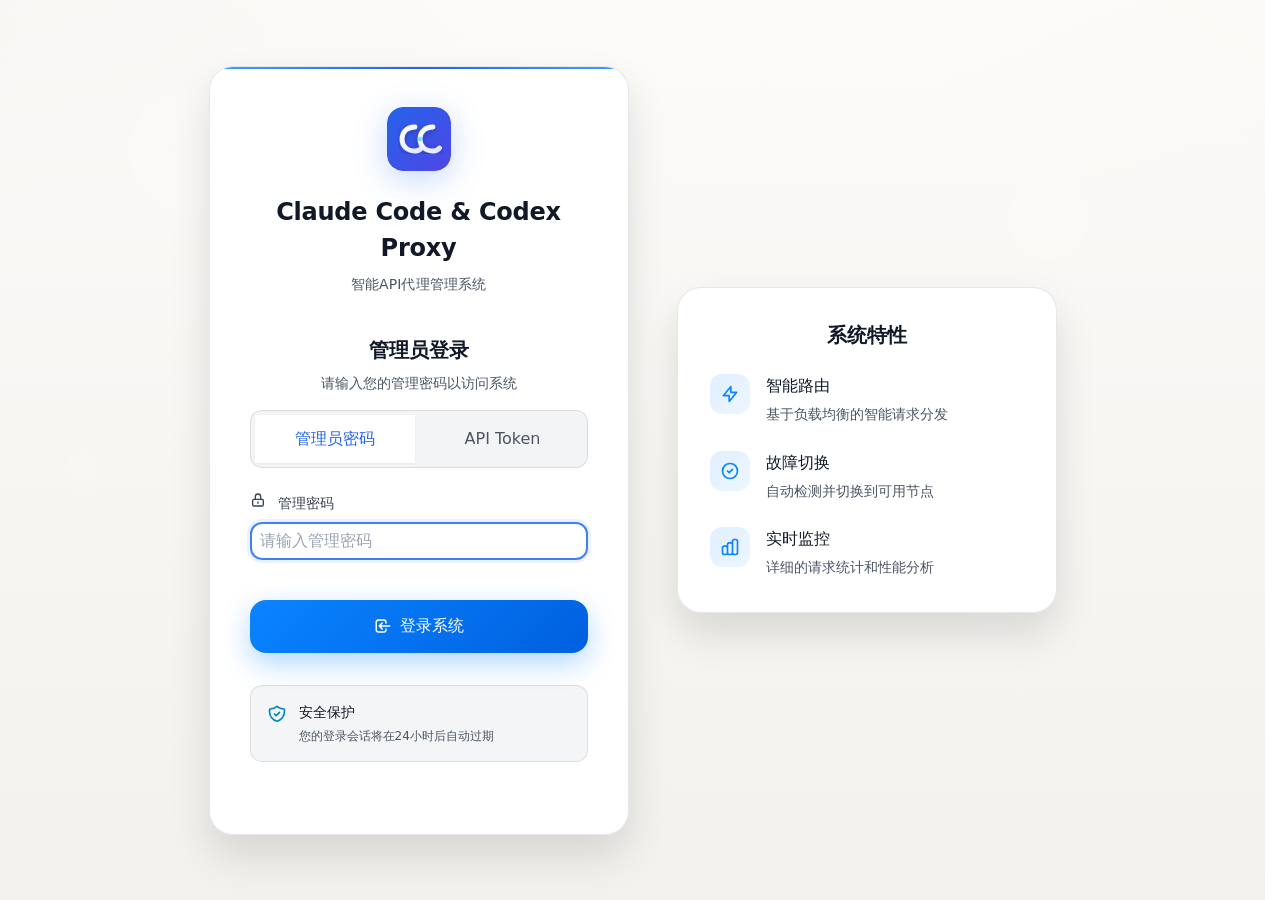
==== commit 2222e773: "style(web): 优化首页视觉排版" ====
--- a/web/index.html
+++ b/web/index.html
@@ -25,29 +25,113 @@
     <!-- 主内容区域 -->
     <main class="main-content index-main-content">
       <div class="content-area">
-        <!-- 页面标题 -->
-        <header class="mb-6">
-          <div class="hero-header animate-slide-up">
-            <div class="hero-icon">
-              <svg width="32" height="32" viewBox="0 0 24 24" fill="none" stroke="currentColor" stroke-width="2">
-                <path d="M13 2L3 14h9l-1 8 10-12h-9l1-8z"/>
+        <!-- 页面标题与顶部控制栏 -->
+        <header class="index-header-bar animate-slide-up">
+          <div class="index-header-left">
+            <div class="index-header-badge">
+              <svg width="20" height="20" viewBox="0 0 24 24" fill="none" stroke="currentColor" stroke-width="2" stroke-linecap="round" stroke-linejoin="round">
+                <rect x="4" y="4" width="16" height="16" rx="3"/>
+                <rect x="9" y="9" width="6" height="6" rx="1"/>
+                <path d="M9 1v3M15 1v3M9 20v3M15 20v3M20 9h3M20 14h3M1 9h3M1 14h3"/>
               </svg>
             </div>
-            <div>
-              <h1 class="hero-title" data-i18n="index.heroTitle">
-                Claude Code & Codex API 代理服务
-              </h1>
+            <div class="index-header-text">
+              <div class="index-header-title-wrap">
+                <h1 class="hero-title" data-i18n="index.heroTitle">
+                  Claude Code & Codex API 代理服务
+                </h1>
+                <span class="index-status-indicator" title="服务运行正常"><span class="index-status-dot"></span><span data-i18n="common.active">正常</span></span>
+              </div>
               <p class="hero-subtitle" data-i18n="index.heroSubtitle">
                 智能路由 · 故障切换 · 统计分析
               </p>
             </div>
           </div>
+          <div class="index-header-right">
+            <div class="time-range-container">
+              <div id="index-time-range" class="time-range-selector"></div>
+            </div>
+            <div class="refresh-toolbar">
+              <span id="index-refresh-status" class="refresh-status" role="status" aria-live="polite"></span>
+              <button id="refresh-cumulative" type="button" class="btn btn-secondary btn-sm" data-i18n="index.refreshCumulative">刷新累计值</button>
+              <span class="refresh-status"><span data-i18n="index.cumulativeStatus">累计数据：</span><span id="cumulative-refresh-status" role="status" aria-live="polite"></span></span>
+            </div>
+          </div>
         </header>
 
-        <!-- 时间范围选择器 -->
-        <section class="mb-4">
-          <div class="time-range-container">
-            <div id="index-time-range" class="time-range-selector"></div>
+        <!-- 全局用量与性能指标 (5列紧凑网格) -->
+        <section class="index-overview-section">
+          <div class="index-overview-grid animate-slide-up animate-delay-1">
+            <div class="summary-card summary-card-primary">
+              <div class="summary-icon" aria-hidden="true">
+                <svg width="20" height="20" viewBox="0 0 24 24" fill="none" stroke="currentColor" stroke-width="2" stroke-linecap="round" stroke-linejoin="round">
+                  <path d="M12 2L2 7l10 5 10-5-10-5z"/>
+                  <path d="M2 17l10 5 10-5"/>
+                  <path d="M2 12l10 5 10-5"/>
+                </svg>
+              </div>
+              <div class="summary-content">
+                <div class="summary-value" id="overview-range-tokens">--</div>
+                <div class="summary-label" data-index-range-tokens>今日 Token</div>
+              </div>
+            </div>
+            <div class="summary-card summary-card-success">
+              <div class="summary-icon" aria-hidden="true">
+                <svg width="20" height="20" viewBox="0 0 24 24" fill="none" stroke="currentColor" stroke-width="2" stroke-linecap="round" stroke-linejoin="round">
+                  <ellipse cx="12" cy="5" rx="9" ry="3"/>
+                  <path d="M3 5v14c0 1.66 4 3 9 3s9-1.34 9-3V5"/>
+                  <path d="M3 12c0 1.66 4 3 9 3s9-1.34 9-3"/>
+                </svg>
+              </div>
+              <div class="summary-content">
+                <div class="summary-value" id="overview-cumulative-tokens">--</div>
+                <div class="summary-label" data-i18n="index.metrics.cumulativeTokens" data-i18n-title="index.metrics.cumulativeHint">累计 Token</div>
+              </div>
+            </div>
+            <div class="summary-card summary-card-rate">
+              <div class="summary-icon" aria-hidden="true">
+                <svg width="20" height="20" viewBox="0 0 24 24" fill="none" stroke="currentColor" stroke-width="2" stroke-linecap="round" stroke-linejoin="round">
+                  <path d="M12 22s8-4 8-10V5l-8-3-8 3v7c0 6 8 10 8 10z"/>
+                  <path d="m9 12 2 2 4-4"/>
+                </svg>
+              </div>
+              <div class="summary-content">
+                <div class="summary-value">
+                  <span class="metric-success" id="success-requests">--</span><span class="summary-slash">/</span><span class="metric-error" id="error-requests">--</span>
+                  <span class="summary-value-note">(<span id="success-rate">--</span>)</span>
+                </div>
+                <div class="summary-label" data-i18n="index.metrics.successFailed">成功/失败 (成功率)</div>
+              </div>
+            </div>
+            <div class="summary-card summary-card-speed">
+              <div class="summary-icon" aria-hidden="true">
+                <svg width="20" height="20" viewBox="0 0 24 24" fill="none" stroke="currentColor" stroke-width="2" stroke-linecap="round" stroke-linejoin="round">
+                  <path d="M22 12h-4l-3 9L9 3l-3 9H2"/>
+                </svg>
+              </div>
+              <div class="summary-content">
+                <div class="summary-value summary-value-performance">
+                  <span id="overview-rpm">--</span><small>RPM</small>
+                  <span id="overview-tpm">--</span><small>TPM</small>
+                </div>
+                <div class="summary-label" id="overview-performance-label" data-i18n="index.metrics.recentPerformance">最近一分钟</div>
+              </div>
+            </div>
+            <div class="summary-card summary-card-latency">
+              <div class="summary-icon" aria-hidden="true">
+                <svg width="20" height="20" viewBox="0 0 24 24" fill="none" stroke="currentColor" stroke-width="2" stroke-linecap="round" stroke-linejoin="round">
+                  <circle cx="12" cy="13" r="8"/>
+                  <path d="M12 9v4l2.5 2"/>
+                  <path d="M5 3 2 6"/>
+                  <path d="m22 6-3-3"/>
+                  <path d="M12 2v2"/>
+                </svg>
+              </div>
+              <div class="summary-content">
+                <div class="summary-value" id="overview-avg-response">--</div>
+                <div class="summary-label" data-i18n="index.metrics.avgResponse">平均响应</div>
+              </div>
+            </div>
           </div>
         </section>
 
@@ -59,15 +143,29 @@
               <div class="channel-card-header">
                 <div class="channel-card-title">
                   <div class="channel-icon channel-icon--anthropic">
-                    <svg width="16" height="16" viewBox="0 0 24 24" fill="currentColor">
-                      <path d="M12 2L2 22h20L12 2zm0 4.5L18.5 20h-13L12 6.5z"/>
+                    <svg width="18" height="18" viewBox="0 0 24 24" fill="currentColor">
+                      <path d="m4.7144 15.9555 4.7174-2.6471.079-.2307-.079-.1275h-.2307l-.7893-.0486-2.6956-.0729-2.3375-.0971-2.2646-.1214-.5707-.1215-.5343-.7042.0546-.3522.4797-.3218.686.0608 1.5179.1032 2.2767.1578 1.6514.0972 2.4468.255h.3886l.0546-.1579-.1336-.0971-.1032-.0972L6.973 9.8356l-2.55-1.6879-1.3356-.9714-.7225-.4918-.3643-.4614-.1578-1.0078.6557-.7225.8803.0607.2246.0607.8925.686 1.9064 1.4754 2.4893 1.8336.3643.3035.1457-.1032.0182-.0728-.164-.2733-1.3539-2.4467-1.445-2.4893-.6435-1.032-.17-.6194c-.0607-.255-.1032-.4674-.1032-.7285L6.287.1335 6.6997 0l.9957.1336.419.3642.6192 1.4147 1.0018 2.2282 1.5543 3.0296.4553.8985.2429.8318.091.255h.1579v-.1457l.1275-1.706.2368-2.0947.2307-2.6957.0789-.7589.3764-.9107.7468-.4918.5828.2793.4797.686-.0668.4433-.2853 1.8517-.5586 2.9021-.3643 1.9429h.2125l.2429-.2429.9835-1.3053 1.6514-2.0643.7286-.8196.85-.9046.5464-.4311h1.0321l.759 1.1293-.34 1.1657-1.0625 1.3478-.8804 1.1414-1.2628 1.7-.7893 1.36.0729.1093.1882-.0183 2.8535-.607 1.5421-.2794 1.8396-.3157.8318.3886.091.3946-.3278.8075-1.967.4857-2.3072.4614-3.4364.8136-.0425.0304.0486.0607 1.5482.1457.6618.0364h1.621l3.0175.2247.7892.522.4736.6376-.079.4857-1.2142.6193-1.6393-.3886-3.825-.9107-1.3113-.3279h-.1822v.1093l1.0929 1.0686 2.0035 1.8092 2.5075 2.3314.1275.5768-.3218.4554-.34-.0486-2.2039-1.6575-.85-.7468-1.9246-1.621h-.1275v.17l.4432.6496 2.3436 3.5214.1214 1.0807-.17.3521-.6071.2125-.6679-.1214-1.3721-1.9246L14.38 17.959l-1.1414-1.9428-.1397.079-.674 7.2552-.3156.3703-.7286.2793-.6071-.4614-.3218-.7468.3218-1.4753.3886-1.9246.3157-1.53.2853-1.9004.17-.6314-.0121-.0425-.1397.0182-1.4328 1.9672-2.1796 2.9446-1.7243 1.8456-.4128.164-.7164-.3704.0667-.6618.4008-.5889 2.386-3.0357 1.4389-1.882.929-1.0868-.0062-.1579h-.0546l-6.3385 4.1164-1.1293.1457-.4857-.4554.0608-.7467.2307-.2429 1.9064-1.3114Z"/>
                     </svg>
                   </div>
                   <span>Claude Code</span>
                 </div>
-                <div class="channel-cost">
-                  <span class="cost-label" data-i18n="common.cost">成本</span>
-                  <span class="cost-value" id="type-anthropic-cost">$0.00</span>
+                <div class="channel-header-stats">
+                  <div class="channel-header-stat">
+                    <span class="cost-label" data-index-range-tokens>今日 Token</span>
+                    <span class="channel-token-value" id="type-anthropic-range-tokens">0</span>
+                  </div>
+                  <div class="channel-header-stat">
+                    <span class="cost-label" data-i18n="index.metrics.cumulativeTokens">累计 Token</span>
+                    <span class="channel-token-value" id="type-anthropic-cumulative-tokens">0</span>
+                  </div>
+                  <div class="channel-cost channel-header-stat">
+                    <span class="cost-label" data-i18n="index.metrics.rangeCost">区间成本</span>
+                    <span class="cost-value" id="type-anthropic-cost">$0.00</span>
+                  </div>
+                  <div class="channel-cost channel-header-stat">
+                    <span class="cost-label" data-i18n="index.metrics.cumulativeCost">累计成本</span>
+                    <span class="cost-value" id="type-anthropic-cumulative-cost">$0.00</span>
+                  </div>
                 </div>
               </div>
               <!-- 主要指标 -->
@@ -85,7 +183,7 @@
                   <div class="metric-label" data-i18n="index.metrics.failed">失败</div>
                 </div>
                 <div class="metric-item">
-                  <div class="metric-value metric-rate" id="type-anthropic-rate">0.0%</div>
+                  <div class="metric-value metric-rate" id="type-anthropic-rate">--</div>
                   <div class="metric-label" data-i18n="index.metrics.successRate">成功率</div>
                 </div>
               </div>
@@ -115,15 +213,29 @@
               <div class="channel-card-header">
                 <div class="channel-card-title">
                   <div class="channel-icon channel-icon--codex">
-                    <svg width="16" height="16" viewBox="0 0 24 24" fill="currentColor">
+                    <svg width="18" height="18" viewBox="0 0 24 24" fill="currentColor">
                       <path d="M22.2819 9.8211a5.9847 5.9847 0 0 0-.5157-4.9108 6.0462 6.0462 0 0 0-6.5098-2.9A6.0651 6.0651 0 0 0 4.9807 4.1818a5.9847 5.9847 0 0 0-3.9977 2.9 6.0462 6.0462 0 0 0 .7427 7.0966 5.98 5.98 0 0 0 .511 4.9107 6.051 6.051 0 0 0 6.5146 2.9001A5.9847 5.9847 0 0 0 13.2599 24a6.0557 6.0557 0 0 0 5.7718-4.2058 5.9894 5.9894 0 0 0 3.9977-2.9001 6.0557 6.0557 0 0 0-.7475-7.0729zm-9.022 12.6081a4.4755 4.4755 0 0 1-2.8764-1.0408l.1419-.0804 4.7783-2.7582a.7948.7948 0 0 0 .3927-.6813v-6.7369l2.02 1.1686a.071.071 0 0 1 .038.052v5.5826a4.504 4.504 0 0 1-4.4945 4.4944zm-9.6607-4.1254a4.4708 4.4708 0 0 1-.5346-3.0137l.142.0852 4.783 2.7582a.7712.7712 0 0 0 .7806 0l5.8428-3.3685v2.3324a.0804.0804 0 0 1-.0332.0615L9.74 19.9502a4.4992 4.4992 0 0 1-6.1408-1.6464zM2.3408 7.8956a4.485 4.485 0 0 1 2.3655-1.9728V11.6a.7664.7664 0 0 0 .3879.6765l5.8144 3.3543-2.0201 1.1685a.0757.0757 0 0 1-.071 0l-4.8303-2.7865A4.504 4.504 0 0 1 2.3408 7.872zm16.5963 3.8558L13.1038 8.364 15.1192 7.2a.0757.0757 0 0 1 .071 0l4.8303 2.7913a4.4944 4.4944 0 0 1-.6765 8.1042v-5.6772a.79.79 0 0 0-.407-.667zm2.0107-3.0231l-.142-.0852-4.7735-2.7818a.7759.7759 0 0 0-.7854 0L9.409 9.2297V6.8974a.0662.0662 0 0 1 .0284-.0615l4.8303-2.7866a4.4992 4.4992 0 0 1 6.6802 4.66zM8.3065 12.863l-2.02-1.1638a.0804.0804 0 0 1-.038-.0567V6.0742a4.4992 4.4992 0 0 1 7.3757-3.4537l-.142.0805L8.704 5.459a.7948.7948 0 0 0-.3927.6813zm1.0976-2.3654l2.602-1.4998 2.6069 1.4998v2.9994l-2.5974 1.4997-2.6067-1.4997Z"/>
                     </svg>
                   </div>
                   <span>Codex</span>
                 </div>
-                <div class="channel-cost">
-                  <span class="cost-label" data-i18n="common.cost">成本</span>
-                  <span class="cost-value" id="type-codex-cost">$0.00</span>
+                <div class="channel-header-stats">
+                  <div class="channel-header-stat">
+                    <span class="cost-label" data-index-range-tokens>今日 Token</span>
+                    <span class="channel-token-value" id="type-codex-range-tokens">0</span>
+                  </div>
+                  <div class="channel-header-stat">
+                    <span class="cost-label" data-i18n="index.metrics.cumulativeTokens">累计 Token</span>
+                    <span class="channel-token-value" id="type-codex-cumulative-tokens">0</span>
+                  </div>
+                  <div class="channel-cost channel-header-stat">
+                    <span class="cost-label" data-i18n="index.metrics.rangeCost">区间成本</span>
+                    <span class="cost-value" id="type-codex-cost">$0.00</span>
+                  </div>
+                  <div class="channel-cost channel-header-stat">
+                    <span class="cost-label" data-i18n="index.metrics.cumulativeCost">累计成本</span>
+                    <span class="cost-value" id="type-codex-cumulative-cost">$0.00</span>
+                  </div>
                 </div>
               </div>
               <!-- 主要指标 -->
@@ -141,7 +253,7 @@
                   <div class="metric-label" data-i18n="index.metrics.failed">失败</div>
                 </div>
                 <div class="metric-item">
-                  <div class="metric-value metric-rate" id="type-codex-rate">0.0%</div>
+                  <div class="metric-value metric-rate" id="type-codex-rate">--</div>
                   <div class="metric-label" data-i18n="index.metrics.successRate">成功率</div>
                 </div>
               </div>
@@ -171,15 +283,29 @@
               <div class="channel-card-header">
                 <div class="channel-card-title">
                   <div class="channel-icon channel-icon--openai">
-                    <svg width="16" height="16" viewBox="0 0 24 24" fill="currentColor">
+                    <svg width="18" height="18" viewBox="0 0 24 24" fill="currentColor">
                       <path d="M22.2819 9.8211a5.9847 5.9847 0 0 0-.5157-4.9108 6.0462 6.0462 0 0 0-6.5098-2.9A6.0651 6.0651 0 0 0 4.9807 4.1818a5.9847 5.9847 0 0 0-3.9977 2.9 6.0462 6.0462 0 0 0 .7427 7.0966 5.98 5.98 0 0 0 .511 4.9107 6.051 6.051 0 0 0 6.5146 2.9001A5.9847 5.9847 0 0 0 13.2599 24a6.0557 6.0557 0 0 0 5.7718-4.2058 5.9894 5.9894 0 0 0 3.9977-2.9001 6.0557 6.0557 0 0 0-.7475-7.0729zm-9.022 12.6081a4.4755 4.4755 0 0 1-2.8764-1.0408l.1419-.0804 4.7783-2.7582a.7948.7948 0 0 0 .3927-.6813v-6.7369l2.02 1.1686a.071.071 0 0 1 .038.052v5.5826a4.504 4.504 0 0 1-4.4945 4.4944zm-9.6607-4.1254a4.4708 4.4708 0 0 1-.5346-3.0137l.142.0852 4.783 2.7582a.7712.7712 0 0 0 .7806 0l5.8428-3.3685v2.3324a.0804.0804 0 0 1-.0332.0615L9.74 19.9502a4.4992 4.4992 0 0 1-6.1408-1.6464zM2.3408 7.8956a4.485 4.485 0 0 1 2.3655-1.9728V11.6a.7664.7664 0 0 0 .3879.6765l5.8144 3.3543-2.0201 1.1685a.0757.0757 0 0 1-.071 0l-4.8303-2.7865A4.504 4.504 0 0 1 2.3408 7.872zm16.5963 3.8558L13.1038 8.364 15.1192 7.2a.0757.0757 0 0 1 .071 0l4.8303 2.7913a4.4944 4.4944 0 0 1-.6765 8.1042v-5.6772a.79.79 0 0 0-.407-.667zm2.0107-3.0231l-.142-.0852-4.7735-2.7818a.7759.7759 0 0 0-.7854 0L9.409 9.2297V6.8974a.0662.0662 0 0 1 .0284-.0615l4.8303-2.7866a4.4992 4.4992 0 0 1 6.6802 4.66zM8.3065 12.863l-2.02-1.1638a.0804.0804 0 0 1-.038-.0567V6.0742a4.4992 4.4992 0 0 1 7.3757-3.4537l-.142.0805L8.704 5.459a.7948.7948 0 0 0-.3927.6813zm1.0976-2.3654l2.602-1.4998 2.6069 1.4998v2.9994l-2.5974 1.4997-2.6067-1.4997Z"/>
                     </svg>
                   </div>
                   <span>OpenAI</span>
                 </div>
-                <div class="channel-cost">
-                  <span class="cost-label" data-i18n="common.cost">成本</span>
-                  <span class="cost-value" id="type-openai-cost">$0.00</span>
+                <div class="channel-header-stats">
+                  <div class="channel-header-stat">
+                    <span class="cost-label" data-index-range-tokens>今日 Token</span>
+                    <span class="channel-token-value" id="type-openai-range-tokens">0</span>
+                  </div>
+                  <div class="channel-header-stat">
+                    <span class="cost-label" data-i18n="index.metrics.cumulativeTokens">累计 Token</span>
+                    <span class="channel-token-value" id="type-openai-cumulative-tokens">0</span>
+                  </div>
+                  <div class="channel-cost channel-header-stat">
+                    <span class="cost-label" data-i18n="index.metrics.rangeCost">区间成本</span>
+                    <span class="cost-value" id="type-openai-cost">$0.00</span>
+                  </div>
+                  <div class="channel-cost channel-header-stat">
+                    <span class="cost-label" data-i18n="index.metrics.cumulativeCost">累计成本</span>
+                    <span class="cost-value" id="type-openai-cumulative-cost">$0.00</span>
+                  </div>
                 </div>
               </div>
               <!-- 主要指标 -->
@@ -197,7 +323,7 @@
                   <div class="metric-label" data-i18n="index.metrics.failed">失败</div>
                 </div>
                 <div class="metric-item">
-                  <div class="metric-value metric-rate" id="type-openai-rate">0.0%</div>
+                  <div class="metric-value metric-rate" id="type-openai-rate">--</div>
                   <div class="metric-label" data-i18n="index.metrics.successRate">成功率</div>
                 </div>
               </div>
@@ -223,15 +349,29 @@
               <div class="channel-card-header">
                 <div class="channel-card-title">
                   <div class="channel-icon channel-icon--gemini">
-                    <svg width="16" height="16" viewBox="0 0 24 24" fill="currentColor">
-                      <path d="M12 2L2 7v10l10 5 10-5V7L12 2zm0 2.18L19.82 8 12 11.82 4.18 8 12 4.18zM4 9.48l7 3.5v7.84l-7-3.5V9.48zm16 0v7.84l-7 3.5v-7.84l7-3.5z"/>
+                    <svg width="18" height="18" viewBox="0 0 24 24" fill="currentColor">
+                      <path d="M11.04 19.32Q12 21.51 12 24q0-2.49.93-4.68.96-2.19 2.58-3.81t3.81-2.55Q21.51 12 24 12q-2.49 0-4.68-.93a12.3 12.3 0 0 1-3.81-2.58 12.3 12.3 0 0 1-2.58-3.81Q12 2.49 12 0q0 2.49-.96 4.68-.93 2.19-2.55 3.81a12.3 12.3 0 0 1-3.81 2.58Q2.49 12 0 12q2.49 0 4.68.96 2.19.93 3.81 2.55t2.55 3.81"/>
                     </svg>
                   </div>
                   <span>Google Gemini</span>
                 </div>
-                <div class="channel-cost">
-                  <span class="cost-label" data-i18n="common.cost">成本</span>
-                  <span class="cost-value" id="type-gemini-cost">$0.00</span>
+                <div class="channel-header-stats">
+                  <div class="channel-header-stat">
+                    <span class="cost-label" data-index-range-tokens>今日 Token</span>
+                    <span class="channel-token-value" id="type-gemini-range-tokens">0</span>
+                  </div>
+                  <div class="channel-header-stat">
+                    <span class="cost-label" data-i18n="index.metrics.cumulativeTokens">累计 Token</span>
+                    <span class="channel-token-value" id="type-gemini-cumulative-tokens">0</span>
+                  </div>
+                  <div class="channel-cost channel-header-stat">
+                    <span class="cost-label" data-i18n="index.metrics.rangeCost">区间成本</span>
+                    <span class="cost-value" id="type-gemini-cost">$0.00</span>
+                  </div>
+                  <div class="channel-cost channel-header-stat">
+                    <span class="cost-label" data-i18n="index.metrics.cumulativeCost">累计成本</span>
+                    <span class="cost-value" id="type-gemini-cumulative-cost">$0.00</span>
+                  </div>
                 </div>
               </div>
               <!-- 主要指标 -->
@@ -249,7 +389,7 @@
                   <div class="metric-label" data-i18n="index.metrics.failed">失败</div>
                 </div>
                 <div class="metric-item">
-                  <div class="metric-value metric-rate" id="type-gemini-rate">0.0%</div>
+                  <div class="metric-value metric-rate" id="type-gemini-rate">--</div>
                   <div class="metric-label" data-i18n="index.metrics.successRate">成功率</div>
                 </div>
               </div>
@@ -271,70 +411,26 @@
             </div>
           </div>
         </section>
-        <!-- 实时状态栏 - 总览 -->
-        <section class="mb-6">
-          <div class="flex index-summary-grid animate-slide-up animate-delay-2 gap-space-3 flex-nowrap">
-            <div class="summary-card summary-card-success">
-              <div class="summary-icon">
-                <svg width="24" height="24" viewBox="0 0 24 24" fill="none" stroke="currentColor" stroke-width="2">
-                  <path d="M20 6L9 17l-5-5"/>
-                </svg>
-              </div>
-              <div class="summary-content">
-                <div class="summary-value"><span class="metric-success" id="success-requests">--</span>/<span class="metric-error" id="error-requests">--</span> <span class="summary-value-note">(<span id="success-rate">--</span>)</span></div>
-                <div class="summary-label" data-i18n="index.metrics.successFailed">成功/失败 (成功率)</div>
-              </div>
-            </div>
-            <div class="summary-card summary-card-primary" title="每分钟请求数">
-              <div class="summary-icon">
-                <svg width="24" height="24" viewBox="0 0 24 24" fill="none" stroke="currentColor" stroke-width="2">
-                  <circle cx="12" cy="12" r="10"/>
-                  <path d="M12 6v6l4 2"/>
-                </svg>
-              </div>
-              <div class="summary-content">
-                <div class="summary-value" id="total-rpm">--</div>
-                <div class="summary-label" data-i18n="index.metrics.rpm">RPM(峰值 平均 最近)</div>
-              </div>
-            </div>
-          </div>
-        </section>
-
-        <!-- API 接口 -->
-        <section class="mb-8">
-          <div class="glass-card animate-slide-up animate-delay-3">
-            <h3 class="text-xl font-semibold mb-6">
-              <svg class="inline-block w-5 h-5 mr-2" fill="none" stroke="currentColor" viewBox="0 0 24 24">
-                <path stroke-linecap="round" stroke-linejoin="round" stroke-width="2" d="M8 9l3 3-3 3m5 0h3M5 20h14a2 2 0 002-2V6a2 2 0 00-2-2H5a2 2 0 00-2-2v16z"/>
-              </svg>
-              <span data-i18n="index.apiSection">API 接口</span>
-            </h3>
-            <div class="index-api-list">
-              <div class="index-api-entry">
-                <div class="index-api-method index-api-method--post">POST</div>
-                <div class="index-api-path">/v1/messages</div>
-                <div class="index-api-desc" data-i18n="index.apiClaudeDesc">Claude API 透明代理</div>
-              </div>
-              <div class="index-api-entry">
-                <div class="index-api-method index-api-method--post">POST</div>
-                <div class="index-api-path">/v1/responses</div>
-                <div class="index-api-desc" data-i18n="index.apiCodexDesc">Codex API 透明代理</div>
-              </div>
-              <div class="index-api-entry">
-                <div class="index-api-method index-api-method--post">POST</div>
-                <div class="index-api-path">/v1beta</div>
-                <div class="index-api-desc" data-i18n="index.apiGeminiDesc">Gemini 透明代理</div>
-              </div>
-              <div class="index-api-entry">
-                <div class="index-api-method index-api-method--get">GET</div>
-                <div class="index-api-path">/public/summary</div>
-                <div class="index-api-desc" data-i18n="index.apiSummaryDesc">公开统计数据</div>
-              </div>
-            </div>
-            <div class="index-api-tip">
-              <div class="index-api-tip-title" data-i18n="common.info">提示</div>
-              <div class="index-api-tip-body" data-i18n="index.apiTip">
-                管理功能需要登录访问，代理服务公开使用
+
+        <!-- API 快速参考栏 (紧凑单行设计，一页显示完全) -->
+        <section class="index-api-section">
+          <div class="index-api-bar animate-slide-up animate-delay-2">
+            <div class="index-api-bar-inner">
+              <div class="index-api-bar-title">
+                <svg width="15" height="15" viewBox="0 0 24 24" fill="none" stroke="currentColor" stroke-width="2">
+                  <path stroke-linecap="round" stroke-linejoin="round" d="M8 9l3 3-3 3m5 0h3M5 20h14a2 2 0 002-2V6a2 2 0 00-2-2H5a2 2 0 00-2-2v16z"/>
+                </svg>
+                <span data-i18n="index.apiSection">API 接口</span>
+              </div>
+              <div class="index-api-endpoints">
+                <div class="index-api-pill"><span class="index-api-method index-api-method--post">POST</span><span class="index-api-path">/v1/messages</span><span class="index-api-desc" data-i18n="index.apiClaudeDesc">Claude</span></div>
+                <div class="index-api-pill"><span class="index-api-method index-api-method--post">POST</span><span class="index-api-path">/v1/responses</span><span class="index-api-desc" data-i18n="index.apiCodexDesc">Codex</span></div>
+                <div class="index-api-pill"><span class="index-api-method index-api-method--post">POST</span><span class="index-api-path">/v1beta</span><span class="index-api-desc" data-i18n="index.apiGeminiDesc">Gemini</span></div>
+                <div class="index-api-pill"><span class="index-api-method index-api-method--get">GET</span><span class="index-api-path">/public/summary</span><span class="index-api-desc" data-i18n="index.apiSummaryDesc">公开统计</span></div>
+              </div>
+              <div class="index-api-tip-inline" title="管理功能需要登录访问，代理服务公开使用">
+                <svg width="13" height="13" viewBox="0 0 24 24" fill="none" stroke="currentColor" stroke-width="2"><circle cx="12" cy="12" r="10"/><path d="M12 16v-4M12 8h.01"/></svg>
+                <span data-i18n="index.apiTip">管理需登录 · 代理公开使用</span>
               </div>
             </div>
           </div>
--- a/web/assets/css/styles.css
+++ b/web/assets/css/styles.css
@@ -811,90 +811,341 @@
   opacity: 1;
 }
 
-/* ===== 英雄标题 ===== */
-.hero-header {
-  background: var(--surface-gradient);
+/* ===== 首页自适应容器 ===== */
+.page-index .content-area {
+  max-width: 1560px;
+  width: 100%;
+  margin: 0 auto;
+  padding: 0 var(--space-4);
+}
+
+@media (min-width: 1920px) {
+  .page-index .content-area {
+    max-width: 1680px;
+    padding: 0 var(--space-5);
+  }
+}
+
+@media (min-width: 2560px) {
+  .page-index .content-area {
+    max-width: 1840px;
+    padding: 0 var(--space-6);
+  }
+}
+
+.top-layout .main-content.index-main-content {
+  padding-top: calc(var(--topbar-offset) + 10px);
+  padding-bottom: var(--space-3);
+}
+
+/* ===== 首页顶部控制栏 ===== */
+.index-header-bar {
+  display: flex;
+  align-items: center;
+  justify-content: space-between;
+  gap: var(--space-4);
+  margin-bottom: var(--space-3);
+  padding: 10px 18px;
+  background: var(--surface-bg-strong);
   border: 1px solid var(--surface-border);
-  border-radius: var(--radius-2xl);
-  padding: var(--space-6);
-  box-shadow: 0 8px 32px rgba(0, 0, 0, 0.08), 0 2px 8px rgba(0, 0, 0, 0.04);
-  display: flex;
-  align-items: center;
-  gap: var(--space-4);
+  border-radius: var(--radius-xl);
+  box-shadow: 0 2px 10px rgba(0, 0, 0, 0.03);
+}
+
+.index-header-left {
+  display: flex;
+  align-items: center;
+  gap: 12px;
+  min-width: 0;
+}
+
+.index-header-badge {
+  width: 38px;
+  height: 38px;
+  border-radius: var(--radius-lg);
+  background: linear-gradient(135deg, #2563eb, #4f46e5);
+  display: flex;
+  align-items: center;
+  justify-content: center;
+  color: #ffffff;
+  box-shadow: 0 4px 12px rgba(37, 99, 235, 0.25);
+  flex-shrink: 0;
+}
+
+.index-header-title-wrap {
+  display: flex;
+  align-items: center;
+  gap: 8px;
+}
+
+.hero-title {
+  font-size: 1.2rem;
+  font-weight: 700;
+  color: var(--neutral-900);
+  margin: 0;
+  letter-spacing: -0.01em;
+  line-height: 1.25;
+  white-space: nowrap;
+}
+
+.index-status-indicator {
+  display: inline-flex;
+  align-items: center;
+  gap: 4px;
+  font-size: 11px;
+  padding: 2px 8px;
+  border-radius: 9999px;
+  background: rgba(16, 185, 129, 0.12);
+  color: #10b981;
+  font-weight: 600;
+}
+
+.index-status-dot {
+  width: 6px;
+  height: 6px;
+  border-radius: 50%;
+  background: #10b981;
+  box-shadow: 0 0 6px rgba(16, 185, 129, 0.6);
+  animation: index-status-pulse 2s infinite ease-in-out;
+}
+
+@keyframes index-status-pulse {
+  0%, 100% { opacity: 1; transform: scale(1); }
+  50% { opacity: 0.45; transform: scale(0.85); }
+}
+
+.hero-subtitle {
+  font-size: 12px;
+  color: var(--neutral-500);
+  margin: 3px 0 0 0;
+  font-weight: 400;
+}
+
+.index-header-right {
+  display: flex;
+  flex-direction: column;
+  align-items: flex-end;
+  gap: 4px;
+  flex-shrink: 0;
+}
+
+.page-index .time-range-container {
+  display: flex;
+  justify-content: flex-end;
+}
+
+.page-index .time-range-selector {
+  background: var(--surface-bg-muted);
+  padding: 2px;
+  border-radius: var(--radius-md);
+  box-shadow: none;
+  border: 1px solid var(--surface-border);
+}
+
+.page-index .time-range-btn {
+  padding: 2px 9px;
+  font-size: 12px;
+  min-height: 24px;
+  border-radius: 4px;
+  font-weight: 500;
+  color: var(--neutral-600);
+}
+
+.page-index .time-range-btn.active {
+  background: var(--surface-bg-strong);
+  color: var(--primary-600);
+  box-shadow: 0 1px 3px rgba(0, 0, 0, 0.1);
+  font-weight: 600;
+}
+
+.page-index .refresh-toolbar {
+  margin-top: 0;
+  gap: 6px;
+  font-size: 11px;
+  color: var(--neutral-500);
+  display: flex;
+  align-items: center;
+}
+
+.page-index .refresh-status {
+  font-size: 11px;
+  min-height: auto;
+}
+
+.page-index #refresh-cumulative {
+  padding: 1px 7px;
+  height: 22px;
+  min-height: 22px;
+  font-size: 11px;
+  border-radius: 4px;
+  line-height: 1;
+}
+
+/* ===== 全局总览卡片（5列紧凑网格） ===== */
+.index-overview-section {
+  margin-bottom: var(--space-3);
+}
+
+.index-overview-grid {
+  display: grid;
+  grid-template-columns: repeat(5, minmax(0, 1fr));
+  gap: 10px;
+}
+
+.summary-card {
+  background: var(--surface-bg-strong);
+  border: 1px solid var(--surface-border);
+  border-radius: var(--radius-lg);
+  padding: 9px 12px;
+  display: flex;
+  align-items: center;
+  gap: 10px;
+  box-shadow: 0 2px 6px rgba(0, 0, 0, 0.02);
+  transition: border-color var(--duration-fast), box-shadow var(--duration-fast);
   position: relative;
   overflow: hidden;
 }
 
-.hero-header > div:last-child {
-  flex: 1 1 auto;
+.summary-card::before {
+  display: none;
+}
+
+.summary-card:hover {
+  border-color: var(--surface-border-strong);
+  box-shadow: 0 4px 14px rgba(0, 0, 0, 0.05);
+}
+
+.summary-icon {
+  width: 34px;
+  height: 34px;
+  border-radius: var(--radius-md);
+  display: flex;
+  align-items: center;
+  justify-content: center;
+  flex-shrink: 0;
+  transition: transform 0.2s ease;
+}
+
+.summary-card:hover .summary-icon {
+  transform: scale(1.06);
+}
+
+.summary-card-primary .summary-icon {
+  background: rgba(59, 130, 246, 0.12);
+  color: #3b82f6;
+}
+
+.summary-card-success .summary-icon {
+  background: rgba(16, 185, 129, 0.12);
+  color: #10b981;
+}
+
+.summary-card-rate .summary-icon {
+  background: rgba(20, 184, 166, 0.12);
+  color: #14b8a6;
+}
+
+.summary-card-speed .summary-icon {
+  background: rgba(139, 92, 246, 0.12);
+  color: #8b5cf6;
+}
+
+.summary-card-latency .summary-icon {
+  background: rgba(6, 182, 212, 0.12);
+  color: #06b6d4;
+}
+
+.summary-content {
+  flex: 1;
   min-width: 0;
 }
 
-
-.hero-icon {
-  width: 56px;
-  height: 56px;
-  background: linear-gradient(135deg, #6366f1, #8b5cf6);
-  border-radius: var(--radius-xl);
-  display: flex;
-  align-items: center;
-  justify-content: center;
-  color: white;
-  box-shadow: 0 8px 24px rgba(99, 102, 241, 0.3);
-  flex-shrink: 0;
-}
-
-.hero-title {
-  font-size: var(--text-3xl);
-  font-weight: var(--font-bold);
+.summary-value {
+  font-size: 1.125rem;
+  font-weight: 700;
+  font-family: var(--font-family-mono);
+  line-height: 1.2;
+  margin-bottom: 2px;
   color: var(--neutral-900);
-  margin: 0;
-  letter-spacing: -0.02em;
-  line-height: 1.2;
-  overflow-wrap: anywhere;
-}
-
-.hero-subtitle {
-  font-size: var(--text-base);
-  color: var(--neutral-600);
-  margin: var(--space-1) 0 0 0;
-  font-weight: var(--font-medium);
-}
-
-/* ===== 渠道卡片 ===== */
+  white-space: nowrap;
+  overflow: hidden;
+  text-overflow: ellipsis;
+}
+
+.summary-value-performance {
+  display: flex;
+  align-items: baseline;
+  gap: 3px;
+  font-size: 1.05rem;
+  font-family: var(--font-family-mono);
+}
+
+.summary-value-performance small {
+  font-size: 10px;
+  font-weight: 600;
+  color: var(--neutral-400);
+  margin-right: 3px;
+}
+
+.summary-slash {
+  color: var(--neutral-400);
+  font-weight: 400;
+  margin: 0 1px;
+}
+
+.summary-label {
+  font-size: 11px;
+  color: var(--neutral-500);
+  font-weight: 500;
+  white-space: nowrap;
+  overflow: hidden;
+  text-overflow: ellipsis;
+}
+
+.summary-value-note {
+  font-size: 0.8em;
+  color: var(--neutral-500);
+  font-weight: 500;
+}
+
+/* ===== 渠道统计卡片 (2x2 网格) ===== */
+.index-channels-section {
+  margin-bottom: var(--space-3);
+}
+
 .channel-card {
-  background: var(--surface-gradient);
+  background: var(--surface-bg-strong);
   border: 1px solid var(--surface-border);
-  border-radius: var(--radius-xl);
-  padding: var(--space-5);
-  box-shadow: 0 4px 16px rgba(0, 0, 0, 0.06), 0 1px 4px rgba(0, 0, 0, 0.04);
-  transition: all var(--duration-normal) var(--timing-function);
+  border-radius: var(--radius-lg);
+  padding: 10px 14px;
+  box-shadow: 0 2px 6px rgba(0, 0, 0, 0.02);
+  transition: border-color var(--duration-fast), box-shadow var(--duration-fast);
   position: relative;
-  overflow: hidden;
 }
 
 .channel-card:hover {
-  transform: none;
-  box-shadow: 0 8px 24px rgba(0, 0, 0, 0.1), 0 2px 8px rgba(0, 0, 0, 0.06);
   border-color: var(--surface-border-strong);
+  box-shadow: 0 4px 16px rgba(0, 0, 0, 0.05);
 }
 
 .channel-card-header {
   display: flex;
   align-items: center;
   justify-content: space-between;
-  margin-bottom: var(--space-4);
-  padding-bottom: var(--space-3);
-  border-bottom: 2px solid var(--surface-border);
+  margin-bottom: 7px;
+  padding-bottom: 6px;
+  border-bottom: 1px solid var(--surface-border);
+  gap: 8px;
 }
 
 .channel-card-title {
   display: flex;
   align-items: center;
-  gap: var(--space-2);
-  font-size: var(--text-lg);
-  font-weight: var(--font-semibold);
+  gap: 8px;
+  font-size: 0.9375rem;
+  font-weight: 600;
   color: var(--neutral-800);
+  white-space: nowrap;
 }
 
 .channel-icon {
@@ -904,244 +1155,285 @@
   display: flex;
   align-items: center;
   justify-content: center;
-  color: white;
-  box-shadow: 0 4px 12px rgba(0, 0, 0, 0.15);
+  color: #ffffff;
   flex-shrink: 0;
+  transition: transform var(--duration-fast);
+}
+
+.channel-card:hover .channel-icon {
+  transform: scale(1.05);
+}
+
+.channel-icon svg {
+  width: 20px;
+  height: 20px;
 }
 
 .channel-icon--anthropic {
-  background: linear-gradient(135deg, #cc9b7a, #d4a574);
+  background: linear-gradient(135deg, #d97757, #ba5636);
+  box-shadow: 0 3px 10px rgba(217, 119, 87, 0.3);
 }
 
 .channel-icon--codex,
 .channel-icon--openai {
-  background: linear-gradient(135deg, #10a37f, #0d8a6a);
+  background: linear-gradient(135deg, #10a37f, #0c7a5f);
+  box-shadow: 0 3px 10px rgba(16, 163, 127, 0.3);
 }
 
 .channel-icon--gemini {
-  background: linear-gradient(135deg, #4285f4, #1a73e8);
-}
-
-.channel-cost {
+  background: linear-gradient(135deg, #1a73e8, #7c3aed);
+  box-shadow: 0 3px 10px rgba(124, 58, 237, 0.3);
+}
+
+.channel-header-stats {
+  display: flex;
+  align-items: center;
+  justify-content: flex-end;
+  gap: 10px;
+  min-width: 0;
+}
+
+.channel-header-stat {
+  min-width: 0;
   text-align: right;
+}
+
+.channel-header-stat + .channel-header-stat {
+  padding-left: 10px;
+  border-left: 1px solid var(--surface-border);
+}
+
+.channel-token-value {
+  display: block;
+  font-size: 12px;
+  font-weight: 700;
+  color: var(--neutral-700);
+  font-family: var(--font-family-mono);
+  white-space: nowrap;
+  line-height: 1.2;
 }
 
 .cost-label {
   display: block;
-  font-size: var(--text-xs);
-  color: var(--neutral-500);
-  margin-bottom: 2px;
-  font-weight: var(--font-medium);
+  font-size: 10px;
+  color: var(--neutral-400);
+  margin-bottom: 1px;
+  font-weight: 500;
+  white-space: nowrap;
 }
 
 .cost-value {
   display: block;
-  font-size: var(--text-xl);
-  font-weight: var(--font-bold);
+  font-size: 13px;
+  font-weight: 700;
   color: var(--warning-600);
   font-family: var(--font-family-mono);
+  white-space: nowrap;
+  line-height: 1.2;
 }
 
 .channel-metrics {
   display: grid;
   grid-template-columns: repeat(4, 1fr);
-  gap: var(--space-3);
-  margin-bottom: var(--space-4);
+  gap: 6px;
+  margin-bottom: 7px;
 }
 
 .metric-item {
   text-align: center;
+  padding: 4px 6px;
+  background: var(--surface-bg-muted);
+  border-radius: var(--radius-sm);
 }
 
 .metric-value {
-  font-size: var(--text-2xl);
-  font-weight: var(--font-bold);
+  font-size: 1.125rem;
+  font-weight: 700;
+  font-family: var(--font-family-mono);
   line-height: 1.2;
-  margin-bottom: var(--space-1);
+  margin-bottom: 1px;
 }
 
 .metric-label {
-  font-size: var(--text-xs);
-  color: var(--neutral-600);
-  font-weight: var(--font-medium);
+  font-size: 10px;
+  color: var(--neutral-500);
+  font-weight: 500;
+}
+
+.metric-total {
+  color: var(--primary-600);
+}
+
+.metric-success {
+  color: var(--success-600);
+}
+
+.metric-error {
+  color: var(--error-600);
+}
+
+.metric-rate {
+  color: var(--primary-600);
 }
 
 .token-stats {
   display: grid;
   grid-template-columns: repeat(4, 1fr);
-  gap: var(--space-2);
-  padding-top: var(--space-3);
-  border-top: 1px solid var(--surface-border);
+  gap: 4px;
+  padding-top: 5px;
+  border-top: 1px dashed var(--surface-border);
 }
 
 .token-item {
   display: flex;
-  flex-direction: column;
-  align-items: center;
+  align-items: baseline;
+  justify-content: center;
   gap: 4px;
 }
 
 .token-label {
+  font-size: 10px;
+  color: var(--neutral-400);
+  font-weight: 500;
+}
+
+.token-value {
+  font-size: 11px;
+  font-weight: 600;
+  color: var(--neutral-700);
+  font-family: var(--font-family-mono);
+}
+
+.token-cache {
+  color: var(--success-600);
+}
+
+/* ===== API 紧凑快速参考栏 ===== */
+.index-api-section {
+  margin-top: 2px;
+}
+
+.index-api-bar {
+  background: var(--surface-bg-strong);
+  border: 1px solid var(--surface-border);
+  border-radius: var(--radius-lg);
+  padding: 6px 14px;
+  box-shadow: 0 1px 4px rgba(0, 0, 0, 0.02);
+}
+
+.index-api-bar-inner {
+  display: flex;
+  align-items: center;
+  justify-content: space-between;
+  gap: 12px;
+  flex-wrap: wrap;
+}
+
+.index-api-bar-title {
+  display: flex;
+  align-items: center;
+  gap: 6px;
+  font-size: 12px;
+  font-weight: 600;
+  color: var(--neutral-700);
+  white-space: nowrap;
+}
+
+.index-api-endpoints {
+  display: flex;
+  align-items: center;
+  gap: 8px;
+  flex-wrap: wrap;
+}
+
+.index-api-pill {
+  display: inline-flex;
+  align-items: center;
+  gap: 5px;
+  padding: 2px 8px;
+  background: var(--surface-bg-muted);
+  border: 1px solid var(--surface-border);
+  border-radius: var(--radius-sm);
+  font-size: 11px;
+}
+
+.index-api-method {
+  font-size: 10px;
+  font-weight: 700;
+  font-family: var(--font-family-mono);
+  padding: 1px 4px;
+  border-radius: 3px;
+  line-height: 1.2;
+}
+
+.index-api-method--post {
+  background: rgba(16, 185, 129, 0.14);
+  color: #10b981;
+}
+
+.index-api-method--get {
+  background: rgba(59, 130, 246, 0.14);
+  color: #3b82f6;
+}
+
+.index-api-path {
+  font-family: var(--font-family-mono);
+  font-size: 11px;
+  font-weight: 600;
+  color: var(--neutral-800);
+}
+
+.index-api-desc {
+  font-size: 10px;
+  color: var(--neutral-500);
+}
+
+.index-api-tip-inline {
+  display: flex;
+  align-items: center;
+  gap: 4px;
   font-size: 11px;
   color: var(--neutral-500);
-  font-weight: var(--font-medium);
-}
-
-.token-value {
-  font-size: var(--text-base);
-  font-weight: var(--font-semibold);
-  color: var(--neutral-700);
-  font-family: var(--font-family-mono);
-}
-
-.token-cache {
-  color: var(--success-600);
-}
-
-/* ===== 总览卡片 ===== */
-.summary-card {
-  background: var(--surface-gradient);
-  border: 1px solid var(--surface-border);
-  border-radius: var(--radius-xl);
-  padding: var(--space-5);
-  display: flex;
-  align-items: center;
-  gap: var(--space-4);
-  box-shadow: 0 4px 16px rgba(0, 0, 0, 0.06), 0 1px 4px rgba(0, 0, 0, 0.04);
-  transition: all var(--duration-normal) var(--timing-function);
-  position: relative;
-  overflow: hidden;
-}
-
-.summary-card::before {
-  content: '';
-  position: absolute;
-  top: 0;
-  left: 0;
-  width: 4px;
-  height: 100%;
-  background: currentColor;
-  opacity: 0.8;
-}
-
-.summary-card:hover {
-  transform: none;
-  box-shadow: 0 8px 24px rgba(0, 0, 0, 0.1), 0 2px 8px rgba(0, 0, 0, 0.06);
-}
-
-.summary-icon {
-  width: 48px;
-  height: 48px;
-  border-radius: var(--radius-lg);
-  display: flex;
-  align-items: center;
-  justify-content: center;
-  flex-shrink: 0;
-  background: var(--surface-hover);
-  color: currentColor;
-}
-
-.summary-content {
-  flex: 1;
-}
-
-.summary-value {
-  font-size: var(--text-3xl);
-  font-weight: var(--font-bold);
-  line-height: 1.2;
-  margin-bottom: 4px;
-}
-
-.summary-label {
-  font-size: var(--text-sm);
-  color: var(--neutral-600);
-  font-weight: var(--font-medium);
-}
-
-.summary-card-primary {
-  color: var(--primary-600);
-}
-
-.summary-card-success {
-  color: var(--success-600);
-}
-
-.summary-card-error {
-  color: var(--error-600);
-}
-
-.summary-card-rate {
-  color: var(--primary-600);
-}
-
-.index-summary-grid .summary-card {
-  flex: 1 1 0;
-  min-width: 0;
-}
-
-.summary-value-note {
-  font-size: 0.7em;
-  color: var(--neutral-500);
-}
-
-.index-api-list {
-  display: flex;
-  flex-direction: column;
-  gap: 12px;
-}
-
-.index-api-entry {
-  background-color: var(--surface-bg-muted);
-  border: 1px solid var(--surface-border);
-  border-radius: var(--radius-lg);
-  padding: 12px;
-}
-
-.index-api-method {
-  font-size: var(--text-xs);
-  font-family: var(--font-family-mono);
-  font-weight: var(--font-semibold);
-}
-
-.index-api-method--post {
-  color: var(--success-600);
-}
-
-.index-api-method--get {
-  color: var(--primary-600);
-}
-
-.index-api-path {
-  font-family: var(--font-family-mono);
-  font-size: var(--text-sm);
-  font-weight: var(--font-medium);
-  color: var(--neutral-800);
-}
-
-.index-api-desc {
-  margin-top: 4px;
-  font-size: var(--text-xs);
-  color: var(--neutral-600);
-}
-
-.index-api-tip {
-  margin-top: var(--space-6);
-  padding: 12px;
-  background: var(--surface-bg-muted);
-  border: 1px solid var(--surface-border);
-  border-radius: var(--radius-lg);
-}
-
-.index-api-tip-title {
-  color: var(--info-600);
-  font-size: var(--text-xs);
-  font-weight: var(--font-semibold);
-}
-
-.index-api-tip-body {
-  margin-top: 4px;
-  font-size: var(--text-sm);
-  color: var(--neutral-700);
+  white-space: nowrap;
+}
+
+/* 首页响应式适配 */
+@media (max-width: 1024px) {
+  .index-overview-grid {
+    grid-template-columns: repeat(3, minmax(0, 1fr));
+  }
+  .index-header-bar {
+    flex-direction: column;
+    align-items: flex-start;
+    gap: 8px;
+  }
+  .index-header-right {
+    align-items: flex-start;
+    width: 100%;
+  }
+  .page-index .time-range-container {
+    justify-content: flex-start;
+    width: 100%;
+    overflow-x: auto;
+  }
+}
+
+@media (max-width: 640px) {
+  .index-overview-grid {
+    grid-template-columns: repeat(2, minmax(0, 1fr));
+  }
+  .grid-cols-2 {
+    grid-template-columns: 1fr;
+  }
+  .channel-card-header {
+    flex-direction: column;
+    align-items: flex-start;
+    gap: 6px;
+  }
+  .channel-header-stats {
+    width: 100%;
+    justify-content: space-between;
+  }
 }
 
 .metric-card {
@@ -5032,7 +5324,6 @@
   box-shadow: var(--shadow-sm);
 }
 
-body.web-role-api-token .logs-col-ip,
 body.web-role-api-token .logs-col-token-desc,
 body.web-role-api-token .logs-col-api-key {
   display: none !important;
@@ -8290,3 +8581,21 @@
 .channels-readonly #importCsvBtn {
   display: none !important;
 }
+
+.refresh-toolbar {
+  display: flex;
+  align-items: center;
+  flex-wrap: wrap;
+  gap: 0.5rem 1rem;
+  margin-top: 0.75rem;
+}
+
+.refresh-status {
+  color: var(--muted-fg);
+  font-size: 0.8125rem;
+  min-height: 1.25rem;
+}
+
+.refresh-status--error {
+  color: var(--error-500);
+}
